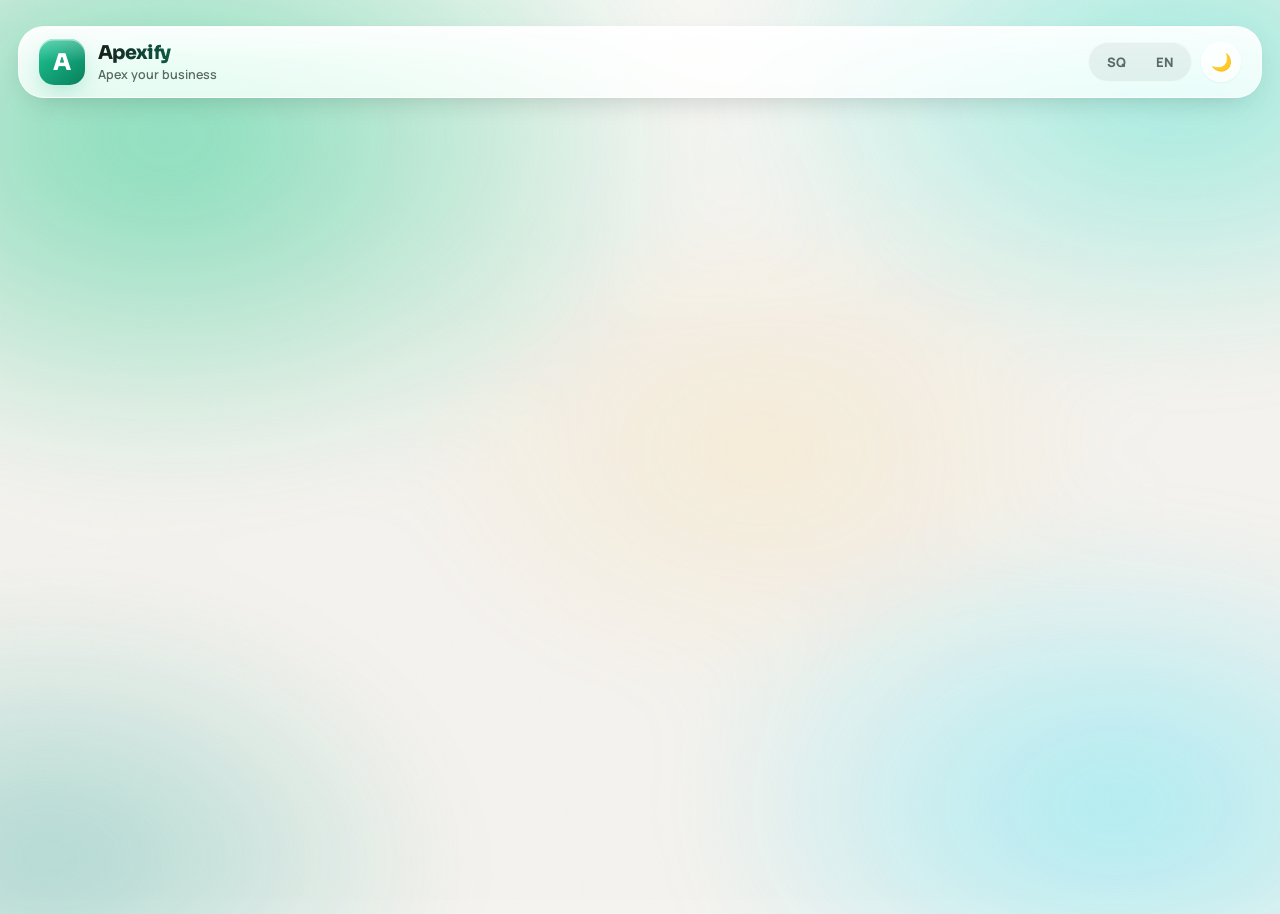
==== app.html @ 7afc16db "LINQET PER KLIENTET NE BALLE — pronari i kishte, por s'kishte si ta dinte. Pronari tha: "un nuk kam " ====
<!DOCTYPE html>
<html lang="sq">
<head>
<meta charset="UTF-8">
<meta name="viewport" content="width=device-width, initial-scale=1.0, viewport-fit=cover">
<meta name="apple-mobile-web-app-capable" content="yes">
<meta name="apple-mobile-web-app-status-bar-style" content="default">
<meta name="apple-mobile-web-app-title" content="Apexify">
<meta name="mobile-web-app-capable" content="yes">
<link rel="apple-touch-icon" href="apple-touch-icon.png">
<script>(function(){try{var t=localStorage.getItem('ob-theme');if(!t)t=(window.matchMedia&&matchMedia('(prefers-color-scheme: dark)').matches)?'dark':'light';document.documentElement.setAttribute('data-theme',t);}catch(e){}})();</script>
<script src="v.js" defer></script>
<title>Apexify — Hyr</title>
<meta name="robots" content="noindex, nofollow">
<meta name="description" content="Apexify — paneli i biznesit tënd. Hyr ose krijo llogarinë.">
<link rel="icon" href="icon.svg" type="image/svg+xml">
<link rel="manifest" href="manifest.json">
<meta name="theme-color" content="#0ca678">
<link rel="preconnect" href="https://mhbrhrsjlxluxvwjhcne.supabase.co" crossorigin>
<link rel="preconnect" href="https://esm.sh" crossorigin>
<link rel="modulepreload" href="https://esm.sh/@supabase/supabase-js@2" crossorigin>
<link rel="preload" href="fonts/manrope-latin.woff2" as="font" type="font/woff2" crossorigin>
<link rel="preload" href="fonts/sora-latin.woff2" as="font" type="font/woff2" crossorigin>
<link rel="stylesheet" href="style.css?v=181">
<link rel="modulepreload" href="config.js?v=181">
<link rel="modulepreload" href="optima-app.js?v=181">
<style>
  /* Pamje auth + onboarding (përdorin sistemin "Milk Glass") */
  .auth-wrap { max-width: 440px; margin: 60px auto; padding: 0 20px; }
  .auth-card {
    background: var(--glass); backdrop-filter: blur(20px) saturate(1.6);
    -webkit-backdrop-filter: blur(20px) saturate(1.6);
    border: 1px solid var(--glass-edge); border-radius: var(--r-xl);
    box-shadow: var(--shadow-float); padding: 34px 30px;
  }
  .auth-card h1 { font-family: var(--font-display); font-size: 23px; letter-spacing: -.03em; margin-bottom: 6px; }
  .auth-card .lead { color: var(--ink-soft); font-weight: 600; font-size: 14px; margin-bottom: 22px; }
  .auth-card label { display: block; font-weight: 800; font-size: 12px; text-transform: uppercase;
    letter-spacing: .06em; color: var(--ink-soft); margin: 14px 0 6px; }
  .auth-card input {
    width: 100%; border: 1px solid var(--field-border); background: var(--field-bg); color: var(--ink);
    border-radius: var(--r-sm); padding: 12px 14px; font-family: var(--font-body); font-size: 15px;
    font-weight: 600; outline: none;
    transition: border .15s, box-shadow .15s;
  }
  .auth-card input:focus { border-color: var(--accent); box-shadow: 0 0 0 3.5px var(--accent-soft); }
  .auth-error { font-size: 13.5px; font-weight: 700; color: var(--red); margin-top: 14px; min-height: 18px; line-height: 1.4; }
  .auth-toggle { display: block; width: 100%; text-align: center; margin-top: 18px;
    background: none; border: none; color: var(--accent-deep); font-family: var(--font-body);
    font-weight: 800; font-size: 14px; cursor: pointer; }
  .onboard-wrap { max-width: 600px; margin: 36px auto; padding: 0 18px; }
  .onboard-card { background: var(--glass); backdrop-filter: blur(20px) saturate(1.6);
    -webkit-backdrop-filter: blur(20px) saturate(1.6); border: 1px solid var(--glass-edge);
    border-radius: var(--r-xl); box-shadow: var(--shadow-float); padding: 30px; }
  .app-shell { max-width: 760px; margin: 24px auto; padding: 0 18px; }
  .onboard-actions { display: flex; gap: 10px; align-items: center; margin-top: 6px; }
  .onboard-actions .btn.primary { flex: 1; }

  /* ⚡ FAZA 3 — xhami pa lag në telefon (si v108 për panelin): blur më i lehtë vetëm në prekje */
  @media (pointer: coarse) {
    .auth-card, .onboard-card { -webkit-backdrop-filter: blur(16px) saturate(1.5); backdrop-filter: blur(16px) saturate(1.5); }
  }
  /* "Më pak transparencë" nga sistemi (a11y) → karta opake, zero blur */
  @media (prefers-reduced-transparency: reduce) {
    .auth-card, .onboard-card { -webkit-backdrop-filter: none; backdrop-filter: none; background: rgba(255,255,255,.97); }
    :root[data-theme="dark"] .auth-card, :root[data-theme="dark"] .onboard-card { background: rgba(16,24,21,.97); }
  }
</style>
</head>
<body>

<header class="topbar">
  <a class="brand" href="index.html" style="text-decoration:none;color:inherit">
    <div class="brand-logo">A</div>
    <div>
      <div class="brand-name">Apexify</div>
      <div class="brand-tag">Apex your business</div>
    </div>
  </a>
  <div class="topbar-actions">
    <div class="lang-switch" id="langSwitch">
      <button data-l="sq">SQ</button>
      <button data-l="en">EN</button>
    </div>
    <button class="theme-toggle" id="themeToggle" type="button" aria-label="Ndrysho temën" title="Temë e errët / e çelët">🌙</button>
    <button class="btn ghost" id="btnLogout" data-t="logout" hidden>Dil</button>
  </div>
</header>

<!-- ============ PAMJA 1: AUTH ============ -->
<section class="auth-wrap" id="authView" hidden>
  <div class="auth-card">
    <h1 id="authTitle">Krijo llogarinë e biznesit</h1>
    <div class="lead">Apexify</div>
    <form id="authForm" autocomplete="on">
      <label data-t="email">Email</label>
      <input type="email" id="authEmail" autocomplete="email" required>
      <label data-t="password">Fjalëkalimi</label>
      <input type="password" id="authPassword" autocomplete="current-password" minlength="6" required>
      <div class="auth-error" id="authError"></div>
      <button type="submit" class="btn primary big" id="authSubmit">Regjistrohu</button>
    </form>
    <button class="auth-toggle" id="authToggle">Ke llogari? Hyr</button>
    <div id="mfaBox" hidden>
      <h1 data-t="mfaGateT" style="font-family:var(--font-display);font-size:20px;margin-bottom:6px">🔐 Verifikimi 2FA</h1>
      <p class="lead" data-t="mfaGateD">Shkruaj kodin 6-shifror nga aplikacioni yt i verifikimit (Google Authenticator etj.)</p>
      <label data-t="mfaCodeLbl">Kodi</label>
      <input type="text" id="mfaCode" inputmode="numeric" autocomplete="one-time-code" maxlength="6" placeholder="123456">
      <div class="auth-error" id="mfaErr"></div>
      <button type="button" class="btn primary big" id="mfaGo" data-t="mfaGo" style="width:100%">Vazhdo →</button>
    </div>
  </div>
</section>

<!-- ============ PAMJA 2: ONBOARDING ============ -->
<section class="onboard-wrap" id="onboardView" hidden>
  <div class="onboard-card">
    <div class="modal-head">
      <h2 data-t="obTitle">Krijo biznesin tënd</h2>
      <p data-t="obSub">Gati për klientë në nën 5 minuta.</p>
    </div>
    <label class="field"><span data-t="obType">Lloji i biznesit</span><select id="obType"></select></label>
    <label class="field"><span data-t="obModeLbl">Si punon biznesi?</span>
      <select id="obMode">
        <option value="appointments" data-t="obModeAppt">📅 Bëj takime</option>
        <option value="inquiry" data-t="obModeInquiry">🛒 Marr porosi/kërkesa</option>
        <option value="both" data-t="obModeBoth">🔀 Të dyja (takime + porosi)</option>
      </select>
    </label>
    <label class="field"><span data-t="obName">Emri i biznesit</span><input type="text" id="obName" maxlength="40"></label>
    <label class="field"><span data-t="obAddress">Adresa</span><input type="text" id="obAddress" maxlength="60"></label>
    <div class="field">
      <span data-t="obServices">Shërbimet (emri, minutat, çmimi)</span>
      <div id="obServices"></div>
      <button class="btn ghost small" id="obAddService" type="button" data-t="addService">+ Shto shërbim</button>
    </div>
    <div class="field">
      <span data-t="obHours">Orari i punës</span>
      <div class="hours-grid" id="obHours"></div>
    </div>
    <div class="onboard-actions">
      <button class="btn ghost" id="obBack" type="button" hidden data-t="obBack">← Kthehu</button>
      <button class="btn primary big" id="obFinish" data-t="obFinish">Përfundo — jam gati ✓</button>
    </div>
  </div>
</section>

<!-- ============ PAMJA 3: PANELI ============ -->
<section class="app-shell" id="appView" hidden>
  <div class="panel-col" style="min-height:0">
    <div class="panel-head">
      <div>
        <h2 id="bizName">Paneli</h2>
        <div class="panel-status"><span class="dot"></span><span data-t="aiActive">AI aktiv · 24/7</span></div>
      </div>
      <div class="panel-head-right">
        <select id="bizSwitch" class="biz-switch" hidden aria-label="Biznesi"></select>
        <button class="btn ghost small" id="btnAddBiz" type="button" data-t="addBiz">+ Biznes</button>
      </div>
    </div>

    <div class="panel-body">
    <aside class="sidebar" id="sidebar">
    <div class="sidebar-mhead"><span data-t="menuTitle">Menu</span><button type="button" id="sidebarClose" aria-label="Mbyll">✕</button></div>
    <nav class="tabs" aria-label="Menu kryesore">
      <div class="nav-group" data-t="grpDaily">Përdor çdo ditë</div>
      <button class="tab active" data-tab="stats" data-t="tabStat">🏠 Përmbledhje</button>
      <button class="tab" data-tab="inbox" data-t="tabInbox">💬 Bisedat AI</button>
      <button class="tab" data-tab="tryai" data-t="tabTryAi">🧪 Provo AI-në</button>
      <button class="tab" data-tab="calendar" data-t="tabCal">📅 Kalendari</button>
      <button class="tab" data-tab="appointments" data-t="tabAppt">📋 Takimet</button>
      <button class="tab" data-tab="orders" data-t="tabOrders">🧾 Porositë</button>
      <button class="tab" data-tab="leads" data-t="tabLeads">📥 Kërkesa</button>
      <button class="tab" data-tab="waitlist" data-t="tabWait">⏳ Lista e pritjes</button>
      <button class="tab" data-tab="blocks" data-t="tabBlock">⛔ Bllokime</button>
      <button class="tab" data-tab="customers" data-t="tabCustomers">👤 Klientët</button>
      <button class="tab" data-tab="reports" data-t="tabReports">📈 Raporte</button>
      <div class="nav-group" data-t="grpSetup">Rregullo një herë</div>
      <button class="tab" data-tab="config" data-t="tabConfig">🚀 Konfigurimi</button>
      <button class="tab" data-tab="catalog" data-t="tabCatalog">📦 Çfarë ofroj</button>
      <button class="tab" data-tab="general" data-t="tabGeneral">🏢 Profili & orari</button>
      <button class="tab" data-tab="staff" data-t="tabStaff">👥 Stafi</button>
      <button class="tab" data-tab="settings" data-t="tabSettings">⚙️ Cilësime</button>
      <button class="tab" data-tab="activity" data-t="tabActivity">🔔 Aktiviteti</button>
    </nav>
    </aside>
    <div class="panel-content">

    <div class="tab-pane" id="pane-general">
      <p class="pane-desc" data-t="generalDesc">Info-ja e kompanisë tënde — plotësoje gjithçka këtu, pastaj kliko Ruaj.</p>
      <div class="settings-block">
        <h3 class="set-h" data-t="setBizH">🏢 Biznesi</h3>

        <div class="gen-section">
          <h4 class="gen-h" data-t="secIdentity">👤 Identiteti & kontakti</h4>
          <div class="gen-grid">
            <label class="gen-f"><span data-t="genName">Emri i biznesit</span><input type="text" id="setName" maxlength="60"></label>
            <label class="gen-f"><span data-t="genAddr">Adresa / Lokacioni</span><input type="text" id="setAddress" maxlength="80" placeholder="Adresa ose 'Online'"></label>
            <label class="gen-f"><span data-t="cityLbl">Qyteti</span><input type="text" id="bizCity" maxlength="40"></label>
            <label class="gen-f"><span data-t="phoneLbl">Telefoni / kontakti</span><input type="text" id="bizPhone" maxlength="40" placeholder="+355 6X XXX XXXX"></label>
            <label class="gen-f"><span data-t="emailLbl">Email</span><input type="email" id="bizEmail" maxlength="60" placeholder="biznesi@email.com"></label>
            <label class="gen-f"><span data-t="websiteLbl">Website</span><input type="text" id="bizWebsite" maxlength="80" placeholder="https://..."></label>
            <label class="gen-f"><span data-t="instaLbl">Instagram</span><input type="text" id="bizInstagram" maxlength="50" placeholder="@emri"></label>
          </div>
        </div>

        <div class="gen-section">
          <h4 class="gen-h" data-t="secConfig">⚙️ Konfigurimi</h4>
          <div class="gen-grid">
            <label class="gen-f"><span data-t="genMode">Mënyra e biznesit</span>
              <select id="bizMode">
                <option value="appointments" data-t="obModeAppt">📅 Bëj takime</option>
                <option value="inquiry" data-t="obModeInquiry">🛒 Marr porosi/kërkesa</option>
                <option value="both" data-t="obModeBoth">🔀 Të dyja (takime + porosi)</option>
              </select>
            </label>
            <label class="gen-f"><span data-t="genCurrency">Monedha</span>
              <select id="bizCurrency">
                <option value="EUR">€ EUR — Euro</option>
                <option value="USD">$ USD — US Dollar</option>
                <option value="GBP">£ GBP — British Pound</option>
                <option value="ALL">L ALL — Lek (Shqipëri)</option>
                <option value="CHF">CHF — Swiss Franc</option>
                <option value="CAD">$ CAD — Canadian Dollar</option>
                <option value="AUD">$ AUD — Australian Dollar</option>
                <option value="NZD">$ NZD — New Zealand Dollar</option>
                <option value="AED">AED — UAE Dirham</option>
                <option value="SAR">SAR — Saudi Riyal</option>
                <option value="QAR">QAR — Qatari Riyal</option>
                <option value="KWD">KWD — Kuwaiti Dinar</option>
                <option value="BHD">BHD — Bahraini Dinar</option>
                <option value="OMR">OMR — Omani Rial</option>
                <option value="JOD">JOD — Jordanian Dinar</option>
                <option value="TRY">₺ TRY — Turkish Lira</option>
                <option value="RSD">RSD — Serbian Dinar</option>
                <option value="MKD">MKD — Macedonian Denar</option>
                <option value="BAM">BAM — Bosnia Mark</option>
                <option value="RON">RON — Romanian Leu</option>
                <option value="BGN">лв BGN — Bulgarian Lev</option>
                <option value="MDL">MDL — Moldovan Leu</option>
                <option value="UAH">₴ UAH — Ukrainian Hryvnia</option>
                <option value="RUB">₽ RUB — Russian Ruble</option>
                <option value="PLN">zł PLN — Polish Zloty</option>
                <option value="CZK">Kč CZK — Czech Koruna</option>
                <option value="HUF">Ft HUF — Hungarian Forint</option>
                <option value="SEK">kr SEK — Swedish Krona</option>
                <option value="NOK">kr NOK — Norwegian Krone</option>
                <option value="DKK">kr DKK — Danish Krone</option>
                <option value="ISK">kr ISK — Icelandic Króna</option>
                <option value="INR">₹ INR — Indian Rupee</option>
                <option value="PKR">₨ PKR — Pakistani Rupee</option>
                <option value="BDT">৳ BDT — Bangladeshi Taka</option>
                <option value="LKR">LKR — Sri Lankan Rupee</option>
                <option value="NPR">NPR — Nepalese Rupee</option>
                <option value="JPY">¥ JPY — Japanese Yen</option>
                <option value="CNY">¥ CNY — Chinese Yuan</option>
                <option value="KRW">₩ KRW — South Korean Won</option>
                <option value="HKD">$ HKD — Hong Kong Dollar</option>
                <option value="TWD">$ TWD — Taiwan Dollar</option>
                <option value="SGD">$ SGD — Singapore Dollar</option>
                <option value="MYR">RM MYR — Malaysian Ringgit</option>
                <option value="THB">฿ THB — Thai Baht</option>
                <option value="IDR">Rp IDR — Indonesian Rupiah</option>
                <option value="PHP">₱ PHP — Philippine Peso</option>
                <option value="VND">₫ VND — Vietnamese Dong</option>
                <option value="KZT">₸ KZT — Kazakh Tenge</option>
                <option value="UZS">UZS — Uzbek Som</option>
                <option value="AZN">₼ AZN — Azerbaijani Manat</option>
                <option value="GEL">₾ GEL — Georgian Lari</option>
                <option value="AMD">֏ AMD — Armenian Dram</option>
                <option value="ZAR">R ZAR — South African Rand</option>
                <option value="NGN">₦ NGN — Nigerian Naira</option>
                <option value="EGP">EGP — Egyptian Pound</option>
                <option value="MAD">MAD — Moroccan Dirham</option>
                <option value="DZD">DZD — Algerian Dinar</option>
                <option value="TND">TND — Tunisian Dinar</option>
                <option value="KES">KES — Kenyan Shilling</option>
                <option value="GHS">₵ GHS — Ghanaian Cedi</option>
                <option value="XOF">XOF — West African Franc</option>
                <option value="XAF">XAF — Central African Franc</option>
                <option value="ETB">ETB — Ethiopian Birr</option>
                <option value="BRL">R$ BRL — Brazilian Real</option>
                <option value="MXN">$ MXN — Mexican Peso</option>
                <option value="ARS">$ ARS — Argentine Peso</option>
                <option value="CLP">$ CLP — Chilean Peso</option>
                <option value="COP">$ COP — Colombian Peso</option>
                <option value="PEN">PEN — Peruvian Sol</option>
                <option value="UYU">$ UYU — Uruguayan Peso</option>
                <option value="BOB">BOB — Bolivian Boliviano</option>
              </select>
            </label>
          </div>
          <label class="commerce-toggle" style="margin-top:10px"><input type="checkbox" id="commerceOn"> <span data-t="commerceOnLbl">Aktivizo katalogun, porositë & raportet (tregti)</span></label>
          <label class="commerce-toggle" style="margin-top:10px"><input type="checkbox" id="profitOnChk"> <span data-t="profitOnLbl">💰 Llogarit fitimin & marzhet (kërkon koston)</span></label>
          <label class="commerce-toggle" style="margin-top:10px"><input type="checkbox" id="approveChk"> <span data-t="approveLbl">🛡️ Mirato vetë prenotimet (AI propozon → ti aprovon te Takimet)</span></label>
          <!-- Çelësi i ndalimit: kontrolli i sigurisë që pronari duhet ta ndiejë në dorë -->
          <div class="ai-kill" id="aiKillBox">
            <label class="commerce-toggle"><input type="checkbox" id="aiOffChk"> <span data-t="aiOffLbl">🔕 Ndalo AI-në përkohësisht</span></label>
            <p class="ai-kill-hint" data-t="aiOffHint">Klientët marrin: „Do t'ju kthehemi personalisht shumë shpejt" — dhe ti njoftohesh për çdo mesazh. Asnjë klient nuk humbet. Nga telefoni: shkruaj <b>/off</b> ose <b>/on</b> te bot-i i njoftimeve.</p>
          </div>
          <div class="gen-f gen-full exp-field" id="fixedCostField" style="margin-top:10px" hidden>
            <span data-t="fixedLbl">Shpenzime mujore fikse (qira, rroga…) — opsionale</span>
            <p class="exp-hint" data-t="fixedHint">Shtoji një nga një: rroga e secilit punëtor, qira, drita, interneti… emërtoji si të duash. AI ua zbret nga fitimi.</p>
            <div id="fixedCostList" class="exp-list"></div>
            <div class="exp-foot">
              <button type="button" class="btn-round" id="addFixedCost" aria-label="Shto shpenzim"><span>+</span></button>
              <span class="exp-add-lbl" data-t="addExpense">Shto shpenzim</span>
              <span class="exp-total" id="fixedCostTotal"></span>
            </div>
          </div>
        </div>

        <div class="gen-section">
          <h4 class="gen-h" data-t="secDesc">📝 Përshkrimi</h4>
          <label class="gen-f gen-full"><span data-t="aboutLbl">Përshkrimi i biznesit (çfarë ofron — e përdor edhe AI)</span><textarea id="bizAbout" rows="3" maxlength="600" data-t-ph="aboutPh" placeholder="P.sh. Parfumeri në Tiranë — parfume origjinale 50ml & 100ml, dorëzim 24h. Hapur 9-19…"></textarea></label>
        </div>

        <div style="margin-top:4px"><button class="btn primary" id="saveGeneral" data-t="saveAllBtn">💾 Ruaj gjithçka</button></div>
      </div>

      <div class="settings-block" id="setHoursBlock">
        <h3 class="set-h" data-t="setHoursH">⏰ Orari i punës</h3>
        <div class="hours-grid" id="setHours"></div>
        <button class="btn primary small" id="saveHours" data-t="saveHoursBtn" style="margin-top:10px">Ruaj orarin</button>
      </div>

      <div class="settings-block danger-zone" id="dangerZone" hidden>
        <h3 class="set-h" data-t="dangerH">⚠️ Zona e rrezikut</h3>
        <p class="pane-desc" data-t="dangerDesc">Fshirja heq përgjithmonë biznesin dhe të gjitha të dhënat e tij (shërbime, takime, porosi, klientë). S'kthehet mbrapsht.</p>
        <button class="btn ghost danger" id="btnDeleteBiz" type="button" data-t="deleteBiz">🗑 Fshi këtë biznes</button>
      </div>
    </div>

    <div class="tab-pane" id="pane-calendar">
      <div class="cal-controls">
        <button class="btn small" id="calPrev">‹</button>
        <div class="cal-date" id="calLabel"></div>
        <button class="btn small" id="calNext">›</button>
        <button class="btn small ghost" id="calToday" data-t="today">Sot</button>
        <select id="calStaff" class="cal-staff" hidden></select>
      </div>
      <div class="timeline" id="timeline"></div>
    </div>

    <div class="tab-pane" id="pane-appointments">
      <div class="pane-toolbar"><button class="btn primary small" id="btnAddAppt" data-t="addManual">+ Shto takim manual</button></div>
      <div class="appt-list" id="apptList"></div>
    </div>

    <div class="tab-pane" id="pane-blocks">
      <p class="pane-desc" data-t="blockDesc">Blloko orare kur s'punon.</p>
      <form class="block-form" id="blockForm">
        <input type="date" id="blockDate" required>
        <input type="time" id="blockFrom" required step="1800">
        <input type="time" id="blockTo" required step="1800">
        <input type="text" id="blockReason" data-t-ph="reasonPh" placeholder="Arsyeja (opsionale)" maxlength="40">
        <button class="btn primary small" type="submit" data-t="blockBtn">Blloko</button>
      </form>
      <div class="block-list" id="blockList"></div>
    </div>

    <div class="tab-pane" id="pane-config">
      <p class="pane-desc" data-t="configDesc">Vendi i vetëm për ta rregulluar biznesin — hapat kryesorë në një vend. Plotësoji një herë; pastaj Apexify merret me klientët.</p>
      <div class="cfg-progress"><div class="cfg-bar" id="cfgBar"></div></div>
      <div class="cfg-hub" id="cfgHub"></div>
    </div>

    <div class="tab-pane active" id="pane-stats">

      <!-- LINQET PËR KLIENTËT — gjëja e parë që i duhet çdo biznesi, dhe deri tani
           ishte e fshehur: faqja publike ishte poshtë te Cilësimet, kurse linku i
           Telegram-it ishte i palosur brenda një seksioni që dukej si lodër
           ("provoje shpejt"). Pronari s'kishte si ta dinte se e kishte. -->
      <div class="share-box" id="shareBox">
        <div class="share-h">
          <h3 data-t="shareH">📣 Linqet e tua për klientët</h3>
          <p data-t="shareSub">Këto i jep klientëve. Punojnë që tani.</p>
        </div>

        <div class="share-row">
          <div class="share-i">🌐</div>
          <div class="share-t">
            <strong data-t="sharePubH">Faqja e rezervimeve / porosive</strong>
            <span data-t="sharePubD">Vëre në bio të Instagram-it, në WhatsApp, kudo. Klienti rezervon vetë.</span>
            <input type="text" id="sharePubLink" readonly>
          </div>
          <div class="share-b">
            <button class="btn small primary" id="sharePubCopy" type="button" data-t="copyLink">Kopjo</button>
            <a class="btn small" id="sharePubOpen" target="_blank" rel="noopener" data-t="openLink">Hap ↗</a>
          </div>
        </div>

        <div class="share-row" id="shareTgRow" hidden>
          <div class="share-i">💬</div>
          <div class="share-t">
            <strong data-t="shareTgH">Biseda me AI-në në Telegram</strong>
            <span data-t="shareTgD">Klienti hap linkun, shkruan ose dërgon foto, dhe AI-ja i përgjigjet 24/7.</span>
            <input type="text" id="shareTgLink" readonly>
          </div>
          <div class="share-b">
            <button class="btn small primary" id="shareTgCopy" type="button" data-t="copyLink">Kopjo</button>
            <a class="btn small" id="shareTgOpen" target="_blank" rel="noopener" data-t="openLink">Hap ↗</a>
          </div>
        </div>

        <p class="share-foot" data-t="shareFoot">💡 Provoji vetë te <b>🧪 Provo AI-në</b> para se t'ua japësh klientëve.</p>
      </div>

      <div id="todayBox"></div>
      <!-- Fitimi fantazmë: paratë që AI-ja solli kur biznesi ishte i mbyllur -->
      <div id="ghostBox"></div>
      <!-- Raporti javor i vlerës: çfarë bëri punonjësi AI për ty këtë javë -->
      <div id="weeklyBox"></div>
      <div id="insightsBox" class="stagger"></div>
      <div class="stats-grid stagger" id="statsGrid"></div>
    </div>

    <!-- BANKA E PROVËS — pronari e provon AI-në VETË.
         Pa këtë ai s'kishte asnjë rrugë: nga telefoni i vet njihet si PRONAR
         (mesazhet s'shkojnë te AI-ja), dhe "Provo AI-në" ishte kod i vdekur —
         pamja mungonte, ndërsa bot-i i thoshte ta hapte. -->
    <div class="tab-pane" id="pane-tryai">
      <p class="pane-desc" data-t="tryDesc">Bisedo me AI-në tënde pikërisht si klienti. Dërgo edhe foto — provoje si dikush që kap screenshot nga reklama dhe pyet "a e ke këtë?". Asgjë nuk ruhet: pa rezervime, pa porosi, pa njoftime.</p>
      <div class="try-wrap">
        <div class="try-msgs" id="tryMsgs" aria-live="polite"></div>
        <div class="try-file" id="tryFile" hidden>
          <img id="tryThumb" alt="">
          <span id="tryFileName"></span>
          <button type="button" id="tryFileX" aria-label="Hiq foton">✕</button>
        </div>
        <div class="try-bar">
          <input type="file" id="tryPick" accept="image/*" hidden>
          <button type="button" class="try-clip" id="tryClip" data-t-title="tryPhoto" title="Bashkëngjit foto">📎</button>
          <input type="text" id="tryInput" maxlength="500" data-t-ph="tryPh" placeholder="Shkruaj si klienti… (p.sh. a e ke këtë?)">
          <button type="button" class="btn primary" id="trySend" data-t="trySendBtn">Dërgo</button>
        </div>
        <div class="try-foot">
          <button type="button" class="btn ghost small" id="tryReset" data-t="tryReset">↺ Fillo nga e para</button>
          <span class="try-note" id="tryNote"></span>
        </div>
      </div>
    </div>

    <div class="tab-pane" id="pane-inbox">
      <p class="pane-desc" data-t="inboxDesc">Çdo bisedë e AI-së me klientët — lexo fijet e plota, kërko, filtro sipas kanalit.</p>

      <!-- RRETHI I MËSIMIT: pyetjet që AI s'i përgjigji dot → përgjigju një herë → i di përgjithmonë -->
      <div class="aiq-block" id="aiqBlock" hidden>
        <div class="aiq-head">
          <h3>❓ <span data-t="aiqTitle">Pyetje pa përgjigje</span> <span class="aiq-count" id="aiqCount" hidden></span></h3>
          <button class="btn small ghost" id="aiqAdd" type="button" data-t="aiqAddBtn">+ Shto pyetje-përgjigje</button>
        </div>
        <p class="aiq-hint" data-t="aiqHint">Klientët pyetën këto dhe AI s'kishte përgjigjen. Përgjigju NJË herë — AI e mëson përgjithmonë.</p>
        <div id="aiqNew" class="aiq-new" hidden>
          <input type="text" id="aiqNewQ" maxlength="300" data-t-ph="aiqQPh" placeholder="Pyetja (si do ta bënte klienti)…">
          <input type="text" id="aiqNewA" maxlength="600" data-t-ph="aiqAnswerPh" placeholder="Përgjigja që duhet të japë AI…">
          <div class="aiq-new-actions">
            <button class="btn small primary" id="aiqNewSave" type="button" data-t="aiqSave">Mësoje AI-në</button>
            <button class="btn small ghost" id="aiqNewCancel" type="button" data-t="cancel">Anulo</button>
          </div>
        </div>
        <div id="aiqList"></div>
        <details class="aiq-learned" id="aiqLearnedBox" hidden>
          <summary>✅ <span data-t="aiqLearned">Të mësuara</span> (<span id="aiqLearnedN">0</span>)</summary>
          <div id="aiqLearnedList"></div>
        </details>
      </div>

      <div class="inbox-stats" id="inboxStats"></div>
      <div class="inbox-tools">
        <input type="text" id="inboxSearch" data-t-ph="inboxSearchPh" placeholder="Kërko në biseda…">
        <select id="inboxChannel" class="cal-staff">
          <option value="" data-t="inboxAll">Të gjitha kanalet</option>
          <option value="telegram">Telegram</option>
          <option value="whatsapp">WhatsApp</option>
          <option value="demo">Web</option>
        </select>
      </div>
      <div class="inbox-list stagger" id="inboxList"></div>
    </div>

    <div class="tab-pane" id="pane-waitlist">
      <p class="pane-desc" data-t="waitDesc">Klientët që presin një orar. AI i lajmëron vetë kur lirohet.</p>
      <div class="block-list" id="waitList"></div>
    </div>

    <div class="tab-pane" id="pane-leads">
      <p class="pane-desc" data-t="leadsDesc">Kërkesat/porositë e klientëve (për biznese pa takime). AI i merr vetë 24/7.</p>
      <div class="block-list" id="leadsList"></div>
    </div>

    <div class="tab-pane" id="pane-staff">
      <p class="pane-desc" data-t="staffDesc">Shto staf dhe lokacione. Çdo person pret klientë paralelisht në të njëjtën orë.</p>
      <form class="staff-form" id="locForm">
        <input type="text" id="locName" data-t-ph="locNamePh" placeholder="Emri i lokacionit" maxlength="40" required>
        <input type="text" id="locAddr" data-t-ph="locAddrPh" placeholder="Adresa (opsionale)" maxlength="60">
        <button class="btn primary small" type="submit" data-t="addLoc">+ Lokacion</button>
      </form>
      <div class="block-list" id="locList"></div>
      <form class="staff-form" id="staffForm">
        <input type="text" id="staffName" data-t-ph="staffNamePh" placeholder="Emri i personit" maxlength="40" required>
        <input type="text" id="staffRole" data-t-ph="staffRolePh" placeholder="Roli (p.sh. specialist)" maxlength="30">
        <select id="staffLoc"></select>
        <button class="btn primary small" type="submit" data-t="addStaff">+ Staf</button>
      </form>
      <div class="block-list" id="staffList"></div>
    </div>

    <div class="tab-pane" id="pane-customers">
      <p class="pane-desc" data-t="customersDesc">Klientët e tu, vizitat dhe të ardhurat — të mbledhura vetë nga AI.</p>
      <div class="settings-input" style="margin-bottom:14px">
        <input type="text" id="custSearch" data-t-ph="searchPh" placeholder="Kërko klient…">
      </div>
      <div class="block-list" id="customerList"></div>
    </div>

    <div class="tab-pane" id="pane-catalog">
      <p class="pane-desc" data-t="catalogDesc">Vendi i vetëm për gjithçka që ofron — shërbime & produkte: çmim, kosto, kohëzgjatje, prenotim, stok, njësi dhe çmime sipas sasisë (shumicë/pakicë).</p>
      <div class="pane-toolbar">
        <button class="btn primary small" id="btnAddItem" data-t="addItem">+ Shto artikull</button>
        <button class="btn small" id="btnImport" type="button" data-t="impBtn">📥 Ngarko listën</button>
        <input type="text" id="catSearch" class="cat-search" data-t-ph="catSearchPh" placeholder="Kërko në katalog…">
      </div>
      <div class="block-list" id="catalogList"></div>

      <div class="settings-block" id="catFieldsBlock" style="margin-top:20px">
        <h3 class="set-h" data-t="setFieldsH">🧩 Fushat e katalogut (fik ato që s'të duhen)</h3>
        <p class="pane-desc" data-t="fieldsDesc">Çdo gjë është ndezur si parazgjedhje. Fik çfarë s'të duhet — paneli bëhet vetëm i yti.</p>
        <div class="field-toggles">
          <label class="commerce-toggle"><input type="checkbox" id="cfgDesc" checked> <span data-t="cfgDescLbl">Përshkrimi</span></label>
          <label class="commerce-toggle"><input type="checkbox" id="cfgUnit" checked> <span data-t="cfgUnitLbl">Njësia</span></label>
          <label class="commerce-toggle"><input type="checkbox" id="cfgStock" checked> <span data-t="cfgStockLbl">Stoku</span></label>
          <label class="commerce-toggle"><input type="checkbox" id="cfgSku" checked> <span data-t="cfgSkuLbl">Kodi (SKU)</span></label>
          <label class="commerce-toggle"><input type="checkbox" id="cfgTiers" checked> <span data-t="cfgTiersLbl">Çmime shumice</span></label>
        </div>
        <div class="field-toggles" style="margin-top:10px">
          <label class="commerce-toggle"><input type="checkbox" id="cfgVolatile"> <span data-t="cfgVolatileLbl">📈 Çmimet ndryshojnë shpesh</span></label>
        </div>
        <p class="pane-desc" data-t="cfgVolatileHint" style="margin-top:6px">Për tregti (telefona, parfume…): AI-ja jep çmim vetëm nëse është freskuar 7 ditët e fundit — përndryshe konfirmon artikullin, merr kontaktin e klientit dhe të pyet ty. Freskimi: ri-import i listës, ose në Telegram — një artikull: iPhone 15 = 430 · gjithë familja: iphone 17 = -10% · gjithë katalogu: * = +5%. Çmimi 0 = "me kërkesë" (punë me porosi): AI s'thotë kurrë numër, merr kërkesën + kontaktin dhe ti çon ofertën.</p>
        <button class="btn small primary" id="saveFields" data-t="save" style="margin-top:12px">Ruaj</button>
      </div>
    </div>

    <div class="tab-pane" id="pane-orders">
      <p class="pane-desc" data-t="ordersDesc">Porositë/shitjet e tua — kush, çfarë, sa, çmimi, statusi dhe pagesa. Edhe porosi që zgjasin muaj (me ETA).</p>
      <div class="pane-toolbar">
        <button class="btn primary small" id="btnAddOrder" data-t="addOrder">+ Porosi e re</button>
        <select id="orderFilter" class="cal-staff" style="display:inline-block">
          <option value="open" data-t="filterOpen">Aktive</option>
          <option value="all" data-t="filterAll">Të gjitha</option>
          <option value="new" data-t="stNew">E re</option>
          <option value="confirmed" data-t="stConfirmed">Konfirmuar</option>
          <option value="in_progress" data-t="stInProgress">Në punë</option>
          <option value="shipped" data-t="stShipped">Nisur</option>
          <option value="delivered" data-t="stDelivered">Dorëzuar</option>
          <option value="completed" data-t="stCompleted">Përfunduar</option>
          <option value="cancelled" data-t="stCancelled">Anuluar</option>
        </select>
      </div>
      <div class="block-list" id="ordersList"></div>
    </div>

    <div class="tab-pane" id="pane-reports">
      <p class="pane-desc" data-t="reportsDesc">Raport shitjesh: sa u shit, çfarë, te kush — sipas periudhës që zgjedh.</p>
      <div id="reportsBox"></div>
    </div>

    <div class="tab-pane" id="pane-activity">
      <p class="pane-desc" data-t="activityDesc">Çdo gjë që bën AI: rezervime, anulime, kujtesa, kërkesa — live.</p>
      <div class="block-list" id="activityList"></div>
    </div>

    <div class="tab-pane" id="pane-settings">
      <p class="pane-desc" data-t="settingsDesc">Ndrysho gjithçka kurdo — pa rifilluar.</p>

      <div class="settings-block" id="channelBlock">
        <h3 class="set-h" data-t="setChannelH">🔗 Lidh kanalin (Telegram)</h3>

        <!-- BOT-I I BIZNESIT: rruga e duhur — emri i tij, rreziku i tij i ndarë -->
        <div class="tg-own" id="tgAdv">
          <div class="tg-own-h" data-t="tgOwnH">🤖 Bot me emrin TËND (rekomandohet)</div>
          <p class="pane-desc" data-t="tgOwnD">Klientët do të shohin emrin e biznesit tënd, jo tonin. Dhe bot-i është vetëm i yti — asnjë biznes tjetër s'e prek. 3 minuta, një herë.</p>
          <ol class="tg-steps">
            <li data-t="tgStep1">Hap <b>Telegram</b> → kërko <b>BotFather</b> → hape</li>
            <li data-t="tgStep2">Shkruaj <b>/newbot</b> → dërgo</li>
            <li data-t="tgStep3">Shkruaj emrin e biznesit tënd (p.sh. <i>Auto Blerimi</i>)</li>
            <li data-t="tgStep4">Shkruaj një username që mbaron me <b>bot</b> (p.sh. <i>AutoBlerimiBot</i>)</li>
            <li data-t="tgStep5">Kopjo kodin e gjatë që të jep dhe ngjite poshtë</li>
          </ol>
          <div class="settings-row">
            <label for="tgToken" data-t="tgTokenLbl">Token-i i bot-it Telegram</label>
            <div class="settings-input">
              <input type="text" id="tgToken" placeholder="123456789:ABCdef...">
              <button class="btn small primary" id="saveTgToken" data-t="save">Ruaj</button>
            </div>
          </div>
          <a id="tgWebhook" class="btn small primary" target="_blank" rel="noopener" hidden style="text-decoration:none;margin-top:4px" data-t="tgActivate">⚡ Aktivizo webhook-un ↗</a>
          <p class="pane-desc" data-t="tgOwnLast" style="margin-top:8px">Pas "Aktivizo", ndaje me klientët linkun <b>t.me/emri-i-botit-tënd</b>.</p>
        </div>

        <!-- PROVA E SHPEJTE: bot i perbashket — per ta pare si punon, jo per prodhim -->
        <details class="tg-easy" id="tgEasy">
          <summary data-t="tgEasyH">⚡ Ose provoje shpejt me bot-in tonë (30 sekonda)</summary>
          <p class="pane-desc" data-t="tgEasyD">Për ta parë si punon menjëherë, pa krijuar asgjë. Klientët do të shohin emrin tonë, jo tëndin — ndaj për punë të vërtetë kalo te bot-i yt lart.</p>
          <div class="settings-input">
            <input type="text" id="tgEasyLink" readonly>
            <button class="btn small primary" id="copyTgEasy" type="button" data-t="copyLink">Kopjo</button>
          </div>
        </details>
        <p style="font-size:12.5px;color:var(--ink-soft);font-weight:700;margin-top:14px"><span data-t="bizIdLbl">ID e biznesit (për WhatsApp/Meta):</span> <code id="bizIdVal" class="biz-id"></code></p>
      </div>

      <div class="settings-block">
        <h3 class="set-h" data-t="setPubH">🌐 Faqja publike (link për klientët)</h3>
        <p class="pane-desc" data-t="pubDesc">Ndaje këtë link kudo (bio, WhatsApp, Instagram) — klientët rezervojnë/porosisin vetë, pa bisedë, pa app.</p>
        <div class="settings-input">
          <input type="text" id="pubLink" readonly>
          <button class="btn small primary" id="copyPubLink" data-t="copyLink">Kopjo</button>
          <a class="btn small" id="openPubLink" target="_blank" rel="noopener" data-t="openLink">Hap ↗</a>
          <button class="btn small" id="qrPoster" type="button" data-t="qrPosterBtn">🖨️ Posteri QR</button>
        </div>
        <p class="pane-desc" data-t="qrPosterHint" style="margin-top:8px">Printoje posterin dhe vëre në banak/derë — klientët skanojnë me telefon dhe rezervojnë vetë.</p>
      </div>

      <div class="settings-block" id="pushBlock">
        <h3 class="set-h" data-t="pushH">🔔 Njoftimet në telefon</h3>
        <p class="pane-desc" data-t="pushDesc">Merr "📅 Rezervim i ri" në telefon edhe me panelin TË MBYLLUR — si WhatsApp. Aktivizoje në çdo pajisje që përdor.</p>
        <div class="settings-input">
          <button class="btn small primary" id="pushEnable" type="button" data-t="pushBtn">🔔 Aktivizo në këtë pajisje</button>
          <span class="push-status" id="pushStatus"></span>
        </div>
        <p class="pane-desc" id="pushIosHint" data-t="pushIos" hidden>Në iPhone: së pari shto panelin në ekranin kryesor (Share → Add to Home Screen), pastaj hape prej aty dhe aktivizo.</p>

        <!-- Njoftimet përmes Telegram-it: më të besueshme se push-i në Android ekonomik -->
        <div class="tg-alert" id="tgAlertBlock" hidden>
          <div class="tg-alert-h" data-t="tgAlertH">💬 Ose merr njoftimet në Telegram (më e sigurta — s'vonon kurrë)</div>
          <p class="pane-desc" data-t="tgAlertD">Hap këtë link një herë nga telefoni yt → çdo rezervim/porosi të vjen në Telegram në çast, edhe kur telefoni fle. Ideale për Android.</p>
          <a class="btn small primary" id="tgAlertLink" target="_blank" rel="noopener" data-t="tgAlertBtn">💬 Lidh Telegram-in tim ↗</a>
          <button class="btn small ghost danger" id="tgAlertUnlink" type="button" data-t="tgUnlinkBtn" hidden>Shkëput Telegram-in</button>
          <span class="push-status" id="tgAlertStatus"></span>
          <p class="pane-desc" data-t="tgAlertSec" style="margin-top:8px">🔒 Linku vlen vetëm një herë — pasi lidhesh, ai vdes vetë. Mos e përcill kujt: kush e hap, merr njoftimet dhe mund të ndalojë AI-në ose të ndryshojë çmimet.</p>
        </div>
      </div>

      <div class="settings-block" id="teamBlock" hidden>
        <h3 class="set-h" data-t="teamH">👥 Ekipi (qasja për punonjësit)</h3>
        <p class="pane-desc" data-t="teamDesc">Shto punonjës me email. Kur ata regjistrohen me atë email te Apexify, hyjnë në KËTË biznes. Pa email-e — thjesht thuaju email-in.</p>
        <div class="settings-input">
          <input type="email" id="teamEmail" data-t-ph="teamEmailPh" placeholder="email i punonjësit">
          <select id="teamRole">
            <option value="staff" data-t="roleStaff">Staf</option>
            <option value="manager" data-t="roleManager">Manaxher</option>
          </select>
          <button class="btn small primary" id="addTeam" data-t="addTeamBtn">+ Shto</button>
        </div>
        <div class="block-list" id="teamList" style="margin-top:12px"></div>
      </div>


      <div class="settings-block">
        <h3 class="set-h" data-t="setAiH">AI & Vlerësime</h3>
        <div class="settings-row">
          <label for="aiNotes" data-t="aiNotesLbl">🧠 Info për AI-në</label>
          <p class="pane-desc" data-t="aiNotesHelp" style="margin:2px 0 8px">Shkruaj pyetjet që të bëjnë më shpesh klientët + përgjigjet. AI-ja u përgjigjet vetë me këto. Fillo me një shabllon dhe plotëso kllapat.</p>
          <button class="btn small" id="aiTemplate" type="button" data-t="aiTemplateBtn" style="margin-bottom:8px">📋 Nis me një shabllon</button>
          <div class="settings-input">
            <textarea id="aiNotes" rows="6" data-t-ph="aiNotesPh" placeholder="P.sh. Web 1-3 faqe = 100€, dorëzim ~13 ditë."></textarea>
            <button class="btn small primary" id="saveAiNotes" data-t="save">Ruaj</button>
          </div>
        </div>
        <div class="settings-row" style="display:block">
          <label data-t="aiConvosLbl">💬 Bisedat e AI-së</label>
          <button class="btn small" id="goInbox" type="button" style="margin-top:8px" data-t="goInboxBtn">Hap "Bisedat AI" →</button>
        </div>
        <div class="settings-row">
          <label for="reviewUrl" data-t="reviewUrlLbl">⭐ Linku i vlerësimeve Google</label>
          <div class="settings-input">
            <input type="url" id="reviewUrl" placeholder="https://g.page/r/...">
            <button class="btn small primary" id="saveReviewUrl" data-t="save">Ruaj</button>
          </div>
        </div>
      </div>

      <div class="settings-block">
        <h3 class="set-h" data-t="mfaH">🔐 Siguria — Verifikimi me 2 hapa (2FA)</h3>
        <p class="pane-desc" data-t="mfaDesc">Edhe nëse dikush ta vjedh fjalëkalimin, s'hyn dot pa kodin nga telefoni yt. E rekomanduar fort.</p>
        <div id="mfaStatus"></div>
        <div id="mfaEnrollBox" hidden>
          <p class="pane-desc" data-t="mfaScan">1) Skano këtë QR me Google Authenticator / Authy · 2) Shkruaj kodin 6-shifror më poshtë:</p>
          <div id="mfaQr" style="background:#fff;border-radius:14px;padding:10px;width:190px;margin-bottom:8px"></div>
          <p style="font-size:12px;color:var(--ink-soft);font-weight:700;margin-bottom:10px"><span data-t="mfaSecretLbl">Ose fut me dorë:</span> <code id="mfaSecret" class="biz-id"></code></p>
          <div class="settings-input">
            <input type="text" id="mfaEnrollCode" inputmode="numeric" maxlength="6" data-t-ph="mfaCodePh" placeholder="Kodi 6-shifror">
            <button class="btn small primary" id="mfaConfirmBtn" data-t="mfaConfirm">Aktivizo ✓</button>
          </div>
          <div class="auth-error" id="mfaEnrollErr"></div>
        </div>
      </div>
    </div>
    </div><!-- /panel-content -->
    </div><!-- /panel-body -->
  </div>

  <!-- Veprimi i shpejtë (telefon): shto takim/porosi me një prekje -->
  <button class="fab" id="fab" type="button" aria-label="Shto">+</button>

  <!-- Navigimi për telefon: bar poshtë + sirtar "Më shumë" -->
  <div class="sidebar-backdrop" id="sidebarBackdrop" hidden></div>
  <nav class="botnav" id="botnav" aria-label="Navigim">
    <button type="button" data-go="stats"><span class="bn-i" aria-hidden="true">🏠</span><span class="bn-l" data-t="bnHome">Kreu</span></button>
    <button type="button" data-go="calendar"><span class="bn-i" aria-hidden="true">📅</span><span class="bn-l" data-t="bnCal">Kalendari</span></button>
    <button type="button" data-go="appointments"><span class="bn-i" aria-hidden="true">📋</span><span class="bn-l" data-t="bnAppt">Takimet</span></button>
    <button type="button" data-go="reports"><span class="bn-i" aria-hidden="true">💰</span><span class="bn-l" data-t="bnEcon">Ekonomia</span></button>
    <button type="button" id="botMore" aria-expanded="false" aria-controls="sidebar"><span class="bn-i" aria-hidden="true">☰</span><span class="bn-l" data-t="bnMore">Më shumë</span></button>
  </nav>
</section>

<!-- toast + modal -->
<div class="toast" id="toast" role="status" aria-live="polite"></div>
<!-- Banderola "pa internet" — shfaqet vetëm offline; të dhënat e fundit mbeten të dukshme -->
<div id="netBanner" role="status" aria-live="polite" hidden></div>
<div class="modal-backdrop" id="manModal" role="dialog" aria-modal="true" hidden>
  <div class="modal small-modal">
    <div class="modal-head"><h2 data-t="manTitle">Takim manual</h2></div>
    <label class="field"><span data-t="manClient">Emri i klientit</span><input type="text" id="manClient" maxlength="30"></label>
    <label class="field"><span data-t="manService">Shërbimi</span><select id="manService"></select></label>
    <label class="field" id="manStaffField" hidden><span data-t="manStaff">Stafi</span><select id="manStaff"></select></label>
    <label class="field"><span data-t="manDate">Data</span><input type="date" id="manDate"></label>
    <label class="field"><span data-t="manTime">Ora</span><select id="manTime"></select></label>
    <div class="field-row">
      <label class="field"><span data-t="manRepeat">Përsërit</span>
        <select id="manRepeat">
          <option value="0" data-t="repNone">Pa përsëritje</option>
          <option value="7" data-t="repWeekly">Çdo javë</option>
          <option value="14" data-t="repBiweekly">Çdo 2 javë</option>
          <option value="30" data-t="repMonthly">Çdo muaj</option>
        </select>
      </label>
      <label class="field" id="manTimesField" hidden><span data-t="manTimes">Sa herë</span><input type="number" id="manTimes" min="2" max="52" value="4"></label>
    </div>
    <div class="modal-actions">
      <button class="btn ghost" id="manCancel" data-t="cancel">Anulo</button>
      <button class="btn primary" id="manSave" data-t="save">Ruaj</button>
    </div>
  </div>
</div>

<!-- IMPORTI I KATALOGUT: ngarko Excel/CSV/PDF/foto → AI e lexon → shiko → konfirmo -->
<div class="modal-backdrop" id="impModal" role="dialog" aria-modal="true" hidden>
  <div class="modal imp-modal">
    <div class="modal-head">
      <h2 data-t="impTitle">📥 Ngarko listën e artikujve</h2>
      <p data-t="impSub">Excel (CSV), PDF me tekst, ose thjesht një foto e çmimores. AI e lexon — ti kontrollon — asgjë s'hyn pa konfirmimin tënd.</p>
    </div>

    <!-- Hapi 1: zgjedhja e skedarit -->
    <div id="impPick">
      <label class="imp-drop" for="impFile">
        <span class="imp-drop-ico" aria-hidden="true">📄</span>
        <span data-t="impDrop">Kliko dhe zgjidh skedarin (Excel/CSV, PDF, ose foto)</span>
        <input type="file" id="impFile" accept=".csv,.txt,.xlsx,.xls,.docx,.pdf,image/*" hidden>
      </label>
      <p class="imp-hint" data-t="impHint">Këshillë: nga Excel-i bëj "Save As → CSV" për leximin më të saktë. Fotot punojnë shumë mirë për çmimore të shtypura.</p>
    </div>

    <!-- Hapi 2: duke lexuar -->
    <div id="impBusy" hidden>
      <div class="imp-busy-row"><span class="imp-spin" aria-hidden="true"></span> <span id="impBusyTxt">Duke lexuar…</span></div>
    </div>

    <!-- Hapi 3: pamja paraprake -->
    <div id="impPreview" hidden>
      <div class="imp-stats" id="impStats"></div>
      <div class="imp-warn" id="impWarn" hidden></div>
      <div class="imp-filter" id="impFilter" hidden></div>
      <div class="imp-table-wrap">
        <table class="imp-table" aria-label="Artikujt e lexuar">
          <thead><tr>
            <th data-t="impColName">Emri</th><th data-t="impColPrice">Çmimi</th>
            <th data-t="impColStock">Stoku</th><th data-t="impColSku">Kodi</th><th data-t="impColNote">Shënim</th>
          </tr></thead>
          <tbody id="impRows"></tbody>
        </table>
      </div>
      <div class="modal-actions">
        <button class="btn ghost" id="impCancel" type="button" data-t="cancel">Anulo</button>
        <button class="btn primary" id="impConfirm" type="button" data-t="impConfirm">✓ Fut në katalog</button>
      </div>
    </div>

    <!-- Hapi 4: duke ruajtur -->
    <div id="impSaving" hidden>
      <div class="imp-busy-row"><span class="imp-spin" aria-hidden="true"></span> <span id="impSaveTxt">Duke ruajtur…</span></div>
      <div class="imp-bar"><span id="impBarFill"></span></div>
    </div>
  </div>
</div>

<div class="modal-backdrop" id="itemModal" role="dialog" aria-modal="true" hidden>
  <div class="modal">
    <div class="modal-head"><h2 id="itemTitle">Artikull</h2></div>

    <div class="item-sec">
      <label class="field"><span data-t="itemName">Emri</span><input type="text" id="itemName" maxlength="80" data-t-ph="itemNamePh" placeholder="p.sh. Parfum 'Tobako Mix'"></label>
      <div class="field-row">
        <label class="field"><span data-t="itemKind">Lloji</span>
          <select id="itemKind">
            <option value="service" data-t="kindService">Shërbim</option>
            <option value="product" data-t="kindProduct">Produkt / mall</option>
          </select>
        </label>
        <label class="field"><span data-t="itemPrice">Çmimi</span><input type="number" id="itemPrice" min="0" step="0.01" value="0"></label>
      </div>
      <label class="field" id="fldCost" hidden><span data-t="itemCost">Kosto (për ty)</span><input type="number" id="itemCost" min="0" step="0.01" placeholder="—"></label>
    </div>

    <!-- Thjeshtësi si parazgjedhje: gjithçka e avancuar fshihet pas këtij butoni -->
    <button type="button" class="item-more" id="itemMore" aria-expanded="false" aria-controls="itemAdv">
      <span data-t="itemMoreShow">⚙️ Më shumë opsione (përshkrim, stok, kod, shumicë…)</span>
    </button>

    <div class="item-adv" id="itemAdv" hidden>

    <div class="opt-block" id="blkDesc">
      <div class="opt-head">
        <span class="opt-title"><span data-t="itemDescTitle">📝 Përshkrimi</span><button type="button" class="info-dot" data-info="infoDesc" aria-label="info">i</button></span>
        <label class="ob-switch" title="on/off"><input type="checkbox" class="fit" data-f="desc" checked><span class="ob-slider"></span></label>
      </div>
      <div class="opt-body">
        <label class="field" id="fldDesc"><textarea id="itemDesc" rows="2" maxlength="400" data-t-ph="itemDescPh" placeholder="p.sh. 199 ml · erë e fortë · mix kanellë–limon–tobako"></textarea></label>
      </div>
    </div>

    <div class="opt-block" id="secTime">
      <div class="opt-head">
        <span class="opt-title"><span data-t="secTime">⏱ Koha & prenotimi</span><button type="button" class="info-dot" data-info="infoTime" aria-label="info">i</button></span>
        <label class="ob-switch"><input type="checkbox" class="fit" data-f="time" checked><span class="ob-slider"></span></label>
      </div>
      <div class="opt-body">
        <div class="field-row" id="fldDur">
          <label class="field"><span data-t="itemDur">Kohëzgjatja</span><input type="number" id="itemDur" min="0" step="1" value="30"></label>
          <label class="field"><span data-t="itemDurUnit">Njësia e kohës</span><select id="itemDurUnit"></select></label>
        </div>
        <label class="commerce-toggle" id="fldBook"><input type="checkbox" id="itemBook" checked> <span data-t="bookableLbl">📅 Prenotohet me kalendar</span><button type="button" class="info-dot" data-info="infoBook" aria-label="info">i</button></label>
      </div>
    </div>

    <div class="opt-block" id="blkUnit">
      <div class="opt-head">
        <span class="opt-title"><span data-t="itemUnit">Njësia</span><button type="button" class="info-dot" data-info="infoUnit" aria-label="info">i</button></span>
        <label class="ob-switch"><input type="checkbox" class="fit" data-f="unit" checked><span class="ob-slider"></span></label>
      </div>
      <div class="opt-body">
        <label class="field" id="fldUnit"><input type="text" id="itemUnit" maxlength="14" data-t-ph="itemUnitPh" placeholder="copë, shishe, kg, m…"></label>
      </div>
    </div>

    <div class="opt-block" id="blkStock">
      <div class="opt-head">
        <span class="opt-title"><span data-t="cfgStockLbl">📦 Stoku</span><button type="button" class="info-dot" data-info="infoStock" aria-label="info">i</button></span>
        <label class="ob-switch"><input type="checkbox" class="fit" data-f="stock" checked><span class="ob-slider"></span></label>
      </div>
      <div class="opt-body">
        <div class="field-row" id="stockRow">
          <label class="field commerce-toggle" style="align-self:end"><input type="checkbox" id="itemTrack"> <span data-t="itemTrack">Ndiq stokun</span></label>
          <label class="field"><span data-t="itemStock">Sasia në stok</span><input type="number" id="itemStock" min="0" step="1" placeholder="—"></label>
        </div>
      </div>
    </div>

    <div class="opt-block" id="blkSku">
      <div class="opt-head">
        <span class="opt-title"><span data-t="cfgSkuLbl">🔖 Kodi (SKU)</span><button type="button" class="info-dot" data-info="infoSku" aria-label="info">i</button></span>
        <label class="ob-switch"><input type="checkbox" class="fit" data-f="sku" checked><span class="ob-slider"></span></label>
      </div>
      <div class="opt-body">
        <label class="field" id="fldSku"><input type="text" id="itemSku" maxlength="40"></label>
      </div>
    </div>

    <div class="opt-block" id="fldVariants">
      <div class="opt-head">
        <span class="opt-title"><span data-t="itemVariants">🧩 Paketa / çmime të shumta</span></span>
        <label class="ob-switch"><input type="checkbox" class="fit" data-f="variants" checked><span class="ob-slider"></span></label>
      </div>
      <div class="opt-body">
        <p class="tier-hint" data-t="variantsHint">Opsione me çmime të ndryshme për të njëjtin artikull (p.sh. "1-3 faqe → 120€", "4-6 faqe → 200€"). AI tregon çmimin sipas asaj që zgjedh klienti.</p>
        <div id="itemVariants"></div>
        <button class="btn ghost small" id="addVariant" type="button" data-t="addVariant">+ Shto paketë</button>
      </div>
    </div>

    <div class="opt-block" id="fldTiers">
      <div class="opt-head">
        <span class="opt-title"><span data-t="itemTiers">💹 Çmime sipas sasisë (shumicë)</span><button type="button" class="info-dot" data-info="infoTiers" aria-label="info">i</button></span>
        <label class="ob-switch"><input type="checkbox" class="fit" data-f="tiers" checked><span class="ob-slider"></span></label>
      </div>
      <div class="opt-body">
        <p class="tier-hint" data-t="tiersHint">P.sh. nga 10 copë → 8€, nga 100 → 6€. Çmimi më i mirë zbatohet sipas sasisë.</p>
        <div id="itemTiers"></div>
        <button class="btn ghost small" id="addTier" type="button" data-t="addTier">+ Shkallë çmimi</button>
      </div>
    </div>

    <div class="opt-block" id="fldAddons">
      <div class="opt-head">
        <span class="opt-title"><span data-t="itemAddons">➕ Shtesa (montim, postë, garanci…)</span><button type="button" class="info-dot" data-info="infoAddons" aria-label="info">i</button></span>
        <label class="ob-switch"><input type="checkbox" class="fit" data-f="addons" checked><span class="ob-slider"></span></label>
      </div>
      <div class="opt-body">
        <p class="tier-hint" data-t="addonsHint">Gjëra që shiten BASHKË me këtë artikull. Shëno secilën si "e detyrueshme" (shtohet vetë) ose "opsionale" (klienti zgjedh vetë) — si te çmimet me shumicë, e përdor kush i duhet.</p>
        <div id="itemAddons"></div>
        <button class="btn ghost small" id="addAddon" type="button" data-t="addAddon">+ Shto shtesë</button>
      </div>
    </div>

    <div class="opt-block" id="fldMedia">
      <div class="opt-head">
        <span class="opt-title"><span data-t="itemMedia">🖼 Foto, video & linqe</span><button type="button" class="info-dot" data-info="infoMedia" aria-label="info">i</button></span>
        <label class="ob-switch"><input type="checkbox" class="fit" data-f="media" checked><span class="ob-slider"></span></label>
      </div>
      <div class="opt-body">
        <p class="tier-hint" data-t="mediaHint">Ngjit linkun e fotos, videos ose të punës që ke bërë. Shkruaj te "çfarë është" me fjalë të thjeshta — pikërisht ato fjalë e ndihmojnë AI-në të kuptojë kur klienti thotë "dua një si ky".</p>
        <div id="itemMedia"></div>
        <button class="btn ghost small" id="addMedia" type="button" data-t="addMedia">+ Shto foto / video / link</button>
      </div>
    </div>

    </div><!-- /itemAdv -->

    <div class="modal-actions">
      <button class="btn ghost danger" id="itemDelete" data-t="delete" hidden>Fshi</button>
      <button class="btn ghost" id="itemCancel" data-t="cancel">Anulo</button>
      <button class="btn primary" id="itemSave" data-t="save">Ruaj</button>
    </div>
  </div>
</div>

<div class="modal-backdrop" id="orderModal" role="dialog" aria-modal="true" hidden>
  <div class="modal">
    <div class="modal-head"><h2 id="orderTitle" data-t="orderNew">Porosi e re</h2></div>
    <div class="field-row">
      <label class="field"><span data-t="orderCustomer">Klienti</span><input type="text" id="orderCustomer" maxlength="60"></label>
      <label class="field"><span data-t="orderContact">Kontakti (tel/email)</span><input type="text" id="orderContact" maxlength="60"></label>
    </div>
    <label class="field"><span data-t="orderType">Lloji i shitjes</span>
      <select id="orderType">
        <option value="retail" data-t="typeRetail">Pakicë</option>
        <option value="wholesale" data-t="typeWholesale">Shumicë</option>
      </select>
    </label>

    <div class="field">
      <span data-t="orderItems">Artikujt</span>
      <div id="orderLines"></div>
      <button class="btn ghost small" id="addOrderLine" type="button" data-t="addLine">+ Artikull</button>
    </div>

    <div class="order-totals">
      <div class="ot-row"><span data-t="subtotal">Nëntotali</span><strong id="orderSubtotal">0</strong></div>
      <div class="ot-row"><label for="orderDiscount" data-t="discount">Zbritje</label><input type="number" id="orderDiscount" min="0" step="0.01" value="0"></div>
      <div class="ot-row total"><span data-t="total">Totali</span><strong id="orderTotal">0</strong></div>
    </div>

    <div class="field-row">
      <label class="field"><span data-t="orderStatus">Statusi</span>
        <select id="orderStatus">
          <option value="new" data-t="stNew">E re</option>
          <option value="confirmed" data-t="stConfirmed">Konfirmuar</option>
          <option value="in_progress" data-t="stInProgress">Në punë</option>
          <option value="shipped" data-t="stShipped">Nisur</option>
          <option value="delivered" data-t="stDelivered">Dorëzuar</option>
          <option value="completed" data-t="stCompleted">Përfunduar</option>
          <option value="cancelled" data-t="stCancelled">Anuluar</option>
        </select>
      </label>
      <label class="field"><span data-t="orderDue">Afati/ETA (opsional)</span><input type="date" id="orderDue"></label>
    </div>
    <div class="field-row">
      <label class="field"><span data-t="orderPaid">Pagesa</span>
        <select id="orderPaid">
          <option value="unpaid" data-t="paidUnpaid">E papaguar</option>
          <option value="partial" data-t="paidPartial">Pjesërisht</option>
          <option value="paid" data-t="paidPaid">E paguar</option>
        </select>
      </label>
      <label class="field"><span data-t="orderAmountPaid">Shuma e paguar</span><input type="number" id="orderAmountPaid" min="0" step="0.01" value="0"></label>
    </div>
    <label class="field"><span data-t="orderNotes">Shënime</span><input type="text" id="orderNotes" maxlength="200"></label>

    <div class="modal-actions">
      <button class="btn ghost danger" id="orderDelete" data-t="delete" hidden>Fshi</button>
      <button class="btn ghost" id="orderPrint" type="button" data-t="printDoc">🧾 Faturë / Ofertë</button>
      <button class="btn ghost" id="orderCancel" data-t="cancel">Anulo</button>
      <button class="btn primary" id="orderSave" data-t="save">Ruaj</button>
    </div>
  </div>
</div>

<div class="modal-backdrop" id="deleteBizModal" role="dialog" aria-modal="true" hidden>
  <div class="modal small-modal">
    <div class="modal-head"><h2 data-t="delBizTitle">🗑 Fshi biznesin</h2></div>
    <p class="pane-desc" id="delBizMsg"></p>
    <input type="text" id="delBizName" autocomplete="off" placeholder="">
    <label class="commerce-toggle" style="margin-top:12px"><input type="checkbox" id="delBizHuman"> <span data-t="delBizHuman">Nuk jam robot — e konfirmoj që dua ta fshij</span></label>
    <div class="modal-actions">
      <button class="btn ghost" id="delBizCancel" data-t="cancel">Anulo</button>
      <button class="btn primary danger" id="delBizGo" data-t="delBizGo" disabled>🗑 Fshi përgjithmonë</button>
    </div>
  </div>
</div>

<!-- Korrigjimi i një përgjigjeje të AI-së nga vetë biseda (Rrethi i Mësimit, ana tjetër:
     jo "s'e dinte" por "e tha gabim"). Ruhet si dije e mësuar → s'përsëritet më. -->
<div class="modal-backdrop" id="fixModal" role="dialog" aria-modal="true" hidden>
  <div class="modal small-modal">
    <div class="modal-head">
      <h2 data-t="fixTitle">✏️ Mëso AI-në përgjigjen e saktë</h2>
      <p data-t="fixSub">Kjo do të vlejë për çdo klient që pyet të njëjtën gjë, përgjithmonë.</p>
    </div>
    <!-- HAPI 1: pronari shkruan përgjigjen -->
    <div id="fixWrite">
      <div class="fix-q"><span class="fix-lbl" data-t="fixQLbl">Klienti pyeti</span><div id="fixQ"></div></div>
      <div class="fix-wrong" id="fixWrongBox"><span class="fix-lbl" data-t="fixWrongLbl">AI-ja u përgjigj</span><div id="fixWrong"></div></div>
      <label class="field"><span data-t="fixALbl">Përgjigjja e saktë</span><textarea id="fixA" rows="3" maxlength="600"></textarea></label>
      <div class="modal-actions">
        <button class="btn ghost" id="fixClose" data-t="cancel">Mbyll</button>
        <button class="btn primary" id="fixSave" data-t="fixCheckBtn">Kontrollo & mëso</button>
      </div>
    </div>

    <!-- HAPI 2: AI-ja e lexon si redaktor — pronari sheh, pranon ose mban fjalët e veta -->
    <div id="fixReview" hidden>
      <p class="fix-rev-lead" data-t="fixRevLead">Ja si do t'ua them klientëve. Ndryshoje lirisht nëse s'është saktë.</p>
      <div id="fixIssues" class="fix-issues" hidden></div>
      <div id="fixAsks" class="fix-asks" hidden></div>
      <label class="field"><span data-t="fixPolishedLbl">Përgjigjja që do të ruhet</span><textarea id="fixPolished" rows="4" maxlength="900"></textarea></label>
      <details class="fix-orig"><summary data-t="fixOrigLbl">Shiko fjalët e mia origjinale</summary><div id="fixOrig"></div></details>
      <div class="modal-actions">
        <button class="btn ghost" id="fixBack" data-t="fixBackBtn">← Kthehu</button>
        <button class="btn primary" id="fixConfirm" data-t="fixSaveBtn">Mësoje AI-në</button>
      </div>
    </div>
  </div>
</div>

<div class="modal-backdrop" id="draftModal" role="dialog" aria-modal="true" hidden>
  <div class="modal small-modal">
    <div class="modal-head"><h2 id="draftTitle" data-t="draftTitle">Mesazh i gatshëm</h2></div>
    <label class="field"><span data-t="draftHint">Kopjoje dhe dërgoje klientit në WhatsApp/Telegram</span><textarea id="draftText" rows="5"></textarea></label>
    <div class="modal-actions">
      <button class="btn ghost" id="draftClose" data-t="cancel">Mbyll</button>
      <button class="btn primary" id="draftCopy" data-t="draftCopy">📋 Kopjo</button>
    </div>
  </div>
</div>

<script>
/* Service Worker: ngarkim i menjëhershëm në vizita të përsëritura + offline.
   I sigurt ndaj cache-it të vjetër: HTML & version.txt marrin gjithmonë rrjetin; asetet janë me ?v=. */
if ("serviceWorker" in navigator && location.protocol === "https:") {
  window.addEventListener("load", function () { navigator.serviceWorker.register("sw.js").catch(function () {}); });
}
</script>
<script src="core.js?v=181"></script>
<script type="module" src="optima-app.js?v=181"></script>
</body>
</html>
---- style.css ----
/* =====================================================================
   OptimaBook — dizajni v3 · "Milk Glass"
   Gjuha vizuale: glassmorphism i vërtetë · tone qumështi · aurora e gjallë
   · xham i blurruar me kufij drite · frymë Apple · mikro-ndërveprime
   Tipografia: Sora (tituj, shifra) + Manrope (tekst)
   ===================================================================== */

/* ===== FONTE TË SELF-HOSTUARA (pa udhëtim te Google — më shpejt, privat, i besueshëm)
   Variable woff2; latin + latin-ext (mbulon ë/ç shqip). font-display:swap. ===== */
@font-face{font-family:'Manrope';font-style:normal;font-weight:400 800;font-display:swap;
  src:url('fonts/manrope-latin.woff2') format('woff2');
  unicode-range:U+0000-00FF,U+0131,U+0152-0153,U+02BB-02BC,U+02C6,U+02DA,U+02DC,U+0304,U+0308,U+0329,U+2000-206F,U+2074,U+20AC,U+2122,U+2191,U+2193,U+2212,U+2215,U+FEFF,U+FFFD;}
@font-face{font-family:'Manrope';font-style:normal;font-weight:400 800;font-display:swap;
  src:url('fonts/manrope-latinext.woff2') format('woff2');
  unicode-range:U+0100-02AF,U+0304,U+0308,U+0329,U+1E00-1E9F,U+1EF2-1EFF,U+2020,U+20A0-20AB,U+20AD-20C0,U+2113,U+2C60-2C7F,U+A720-A7FF;}
@font-face{font-family:'Sora';font-style:normal;font-weight:600 800;font-display:swap;
  src:url('fonts/sora-latin.woff2') format('woff2');
  unicode-range:U+0000-00FF,U+0131,U+0152-0153,U+02BB-02BC,U+02C6,U+02DA,U+02DC,U+0304,U+0308,U+0329,U+2000-206F,U+2074,U+20AC,U+2122,U+2191,U+2193,U+2212,U+2215,U+FEFF,U+FFFD;}
@font-face{font-family:'Sora';font-style:normal;font-weight:600 800;font-display:swap;
  src:url('fonts/sora-latinext.woff2') format('woff2');
  unicode-range:U+0100-02AF,U+0304,U+0308,U+0329,U+1E00-1E9F,U+1EF2-1EFF,U+2020,U+20A0-20AB,U+20AD-20C0,U+2113,U+2C60-2C7F,U+A720-A7FF;}

:root {
  --milk: #f5f3ef;
  --ink: #16201c;
  --ink-soft: #5a6a64;
  --ink-faint: #66766f; /* AA: ~4.5:1 mbi --milk (ish #93a29c ~2.4:1 — i palexueshëm për shumë sy) */

  /* xhami */
  --glass: rgba(255, 255, 255, .55);
  --glass-strong: rgba(255, 255, 255, .72);
  --glass-soft: rgba(255, 255, 255, .38);
  --glass-edge: rgba(255, 255, 255, .75);
  --glass-line: rgba(22, 32, 28, .08);

  /* Fushat e formularit: sfond solid + bordurë E DUKSHME (jo e bardhë mbi të bardhë,
     që s'dallohej). Një pikë kontrolli për qartësinë e ÇDO fushe në aplikacion. */
  --field-bg: #ffffff;
  --field-border: rgba(22, 32, 28, .22);

  --accent: #0ca678;
  --accent-deep: #087f5b;
  --accent-bright: #20c997;
  --accent-soft: rgba(12, 166, 120, .13);
  --accent-glow: rgba(12, 166, 120, .34);

  --gold: #b08008; --gold-soft: rgba(244, 196, 80, .18);
  --red: #e03131; --red-soft: rgba(224, 49, 49, .10);
  --amber: #cc7e0e; --amber-soft: rgba(245, 159, 26, .14);

  --wa-dark: #075e54;
  --wa-green: #128c7e;
  --wa-bubble-me: #d9fdd3;
  --wa-bg: #efe7dd;

  --font-display: "Sora", "Segoe UI", system-ui, sans-serif;
  --font-body: "Manrope", "Segoe UI", system-ui, sans-serif;


  /* Shkalla e hapësirave — bazë 4px. --sp-N = Npx. E gjithë faqja e përdor
     këtë shkallë për padding/margin/gap: ndrysho këtu → ndryshon kudo. */
  --sp-4: 4px; --sp-8: 8px; --sp-12: 12px; --sp-16: 16px; --sp-20: 20px;
  --sp-24: 24px; --sp-28: 28px; --sp-32: 32px; --sp-36: 36px; --sp-40: 40px;
  --sp-48: 48px; --sp-56: 56px; --sp-64: 64px;

  --r-sm: 14px;
  --r-md: 18px;
  --r-lg: 26px;
  --r-xl: 32px;

  --shadow-glass:
    0 1px 1px rgba(22, 32, 28, .04),
    0 8px 24px rgba(22, 32, 28, .07),
    inset 0 1px 0 var(--glass-edge);
  --shadow-float:
    0 2px 4px rgba(22, 32, 28, .05),
    0 18px 48px rgba(22, 32, 28, .12),
    inset 0 1px 0 var(--glass-edge);
  --shadow-deep:
    0 6px 16px rgba(22, 32, 28, .10),
    0 40px 90px rgba(22, 32, 28, .22);
}

/* ---------- DARK MODE — "Milk Glass" netën ---------- */
:root[data-theme="dark"] {
  --milk: #0c1311;
  --ink: #eaf0ed;
  --ink-soft: #9bafa8;
  --ink-faint: #6a7d76;

  --glass: rgba(30, 42, 38, .55);
  --glass-strong: rgba(38, 52, 47, .72);
  --glass-soft: rgba(30, 42, 38, .34);
  --glass-edge: rgba(255, 255, 255, .10);
  --glass-line: rgba(255, 255, 255, .07);

  --accent: #13b886;
  --accent-deep: #0ca678;
  --accent-bright: #2fe0a6;
  --accent-soft: rgba(32, 201, 151, .17);
  --accent-glow: rgba(32, 201, 151, .40);

  --gold: #e6bb4a; --gold-soft: rgba(244, 196, 80, .14);
  --red: #ff7a7a; --red-soft: rgba(224, 49, 49, .16);
  --amber: #f0a847; --amber-soft: rgba(245, 159, 26, .16);

  /* Fusha në errësirë: sfond që dallohet nga karta + bordurë e dukshme */
  --field-bg: rgba(255, 255, 255, .07);
  --field-border: rgba(255, 255, 255, .2);

  --shadow-glass:
    0 1px 1px rgba(0, 0, 0, .30),
    0 8px 24px rgba(0, 0, 0, .40),
    inset 0 1px 0 rgba(255, 255, 255, .05);
  --shadow-float:
    0 2px 4px rgba(0, 0, 0, .35),
    0 18px 48px rgba(0, 0, 0, .50),
    inset 0 1px 0 rgba(255, 255, 255, .05);
  --shadow-deep:
    0 6px 16px rgba(0, 0, 0, .45),
    0 40px 90px rgba(0, 0, 0, .65);
}
:root[data-theme="dark"] body::before { opacity: .6; filter: blur(52px) saturate(1.5); }   /* neon-glow mbi errësirë (si referencat) */
:root[data-theme="dark"] body::after { opacity: .06; }
:root[data-theme="dark"] .lang-switch { background: rgba(255, 255, 255, .06); border-color: rgba(255, 255, 255, .10); }
:root[data-theme="dark"] .lang-switch button.active { background: rgba(255, 255, 255, .14); color: var(--accent-bright); box-shadow: none; }
:root[data-theme="dark"] .btn { box-shadow: 0 1px 2px rgba(0, 0, 0, .3), inset 0 1px 0 rgba(255, 255, 255, .06); }
:root[data-theme="dark"] .btn:hover { box-shadow: 0 8px 20px rgba(0, 0, 0, .45), inset 0 1px 0 rgba(255, 255, 255, .06); background: rgba(255, 255, 255, .08); }

/* ---------- DARK MODE — fortësim i komponentëve (ndreq sfonde/kufij të bardhë) ---------- */
:root[data-theme="dark"] .tabs { background: rgba(255, 255, 255, .04); border-color: var(--glass-edge); }
:root[data-theme="dark"] .tab.active { background: linear-gradient(135deg, rgba(32, 201, 151, .22), rgba(32, 201, 151, .10)); color: var(--accent-bright); box-shadow: inset 0 1px 0 rgba(255, 255, 255, .07); }
:root[data-theme="dark"] .slot { background: var(--glass-soft); border-color: var(--glass-edge); box-shadow: inset 0 1px 0 rgba(255, 255, 255, .04); }
:root[data-theme="dark"] .slot:hover { box-shadow: 0 6px 16px rgba(0, 0, 0, .4), inset 0 1px 0 rgba(255, 255, 255, .04); }
:root[data-theme="dark"] .slot.busy { background: linear-gradient(95deg, rgba(32, 201, 151, .22), var(--glass-soft)); }
:root[data-theme="dark"] .slot.blocked { background: repeating-linear-gradient(-45deg, rgba(224, 49, 49, .16) 0 10px, var(--glass-soft) 10px 20px); }
:root[data-theme="dark"] .appt-card { background: var(--glass-soft); border-color: var(--glass-edge); box-shadow: inset 0 1px 0 rgba(255, 255, 255, .04); }
:root[data-theme="dark"] .appt-card:hover { box-shadow: 0 14px 32px rgba(0, 0, 0, .45), inset 0 1px 0 rgba(255, 255, 255, .04); }
:root[data-theme="dark"] .stat-card { background: linear-gradient(165deg, rgba(255, 255, 255, .06), var(--glass-soft)); border-color: var(--glass-edge); box-shadow: inset 0 1px 0 rgba(255, 255, 255, .05); }
:root[data-theme="dark"] .stat-card.highlight { background: linear-gradient(165deg, var(--accent-soft), rgba(32, 201, 151, .06)); }
:root[data-theme="dark"] .stat-card.warn { background: linear-gradient(165deg, var(--red-soft), var(--glass-soft)); }
:root[data-theme="dark"] .block-form input, :root[data-theme="dark"] .service-row input, :root[data-theme="dark"] .hours-row input[type="time"], :root[data-theme="dark"] .auth-card input, :root[data-theme="dark"] .onboard-card input, :root[data-theme="dark"] .settings-input input, :root[data-theme="dark"] .settings-input select { background: var(--field-bg); border-color: var(--field-border); color: var(--ink); box-shadow: none; }
:root[data-theme="dark"] .block-item { background: repeating-linear-gradient(-45deg, rgba(224, 49, 49, .16) 0 10px, var(--glass-soft) 10px 20px); border-color: rgba(224, 49, 49, .3); }
:root[data-theme="dark"] .notif-item { background: var(--glass-soft); border-color: var(--glass-edge); }
:root[data-theme="dark"] .notif-item.unread { background: rgba(245, 159, 26, .14); }
:root[data-theme="dark"] .btn.ghost { background: rgba(255, 255, 255, .05); }
:root[data-theme="dark"] .bi-chip { background: var(--glass-soft); }
:root[data-theme="dark"] .biz-switch { background: var(--glass-soft); }
:root[data-theme="dark"] .timeline::-webkit-scrollbar-thumb { background: rgba(255, 255, 255, .14); }
:root[data-theme="dark"] .modal { background: rgba(20, 28, 25, .95); box-shadow: var(--shadow-deep), inset 0 1px 0 rgba(255, 255, 255, .05); }
:root[data-theme="dark"] .order-line input, :root[data-theme="dark"] .order-line select, :root[data-theme="dark"] .tier-row input, :root[data-theme="dark"] .ot-row input, :root[data-theme="dark"] .rep-custom input { background: rgba(255, 255, 255, .05); }
:root[data-theme="dark"] .theme-toggle { box-shadow: inset 0 1px 0 rgba(255, 255, 255, .06); }
:root[data-theme="dark"] .service-row select, :root[data-theme="dark"] .service-row .s-unit { background: var(--glass-soft); border-color: var(--glass-edge); color: var(--ink); }
:root[data-theme="dark"] .view-switch { background: rgba(28, 40, 36, .8); box-shadow: 0 14px 40px rgba(0, 0, 0, .5), inset 0 1px 0 rgba(255, 255, 255, .05); }
:root[data-theme="dark"] .chip { background: rgba(255, 255, 255, .06); }
:root[data-theme="dark"] .auth-toggle { color: var(--accent-bright); }

/* ---------- Toggle i temës ---------- */
.theme-toggle {
  display: grid; place-items: center; width: 40px; height: 40px; border-radius: 999px;
  border: 1px solid var(--glass-edge); background: var(--glass-strong); color: var(--ink);
  cursor: pointer; font-size: 17px; line-height: 1;
  transition: transform .16s ease, background .16s;
  box-shadow: 0 1px 2px rgba(22, 32, 28, .05), inset 0 1px 0 #fff;
}
.theme-toggle:hover { transform: translateY(-2px); }
.theme-toggle:active { transform: scale(.94); }

* { box-sizing: border-box; margin: 0; padding: 0; }

::selection { background: rgba(12, 166, 120, .22); color: var(--accent-deep); }

html { scroll-behavior: smooth; }

body {
  font-family: var(--font-body);
  font-size: 15px;
  background: var(--milk);
  color: var(--ink);
  min-height: 100vh;
  -webkit-font-smoothing: antialiased;
  position: relative;
}

/* ---------- Aurora e gjallë në sfond ---------- */
body::before {
  /* PERF: -8% (jo -30%) → shtresa GPU ~gjysma e memorjes; mjafton për lëvizjen 2% */
  content: ""; position: fixed; inset: -8%; z-index: -2;
  background:
    radial-gradient(54% 50% at 18% 20%, rgba(16, 185, 129, .52), transparent 66%),    /* EMERALD (kryesor) */
    radial-gradient(46% 42% at 86% 14%, rgba(45, 212, 191, .40), transparent 66%),     /* teal */
    radial-gradient(44% 40% at 82% 84%, rgba(34, 211, 238, .34), transparent 66%),     /* cyan i butë */
    radial-gradient(42% 40% at 10% 90%, rgba(13, 148, 136, .34), transparent 66%),     /* teal i thellë (kohezion) */
    radial-gradient(34% 32% at 58% 50%, rgba(251, 191, 100, .16), transparent 70%);    /* ar i butë (puhi luksi) */
  filter: blur(48px) saturate(1.5);
  will-change: transform;
  animation: aurora 26s ease-in-out infinite alternate;
}
/* PERF KRITIKE: VETËM translate3d (pa rotate/scale) → shtresa e blur-uar
   rasterizohet NJË herë dhe pastaj vetëm zhvendoset në GPU (compositor-only).
   Scale/rotate e mëparshëm e ri-rasterizonte blur-in gjigant çdo frame →
   lag i përhershëm në laptopë/telefona me grafikë të dobët. Lëvizja mbetet. */
@keyframes aurora {
  from { transform: translate3d(-2%, -1.2%, 0); }
  to   { transform: translate3d(2%, 1.6%, 0); }
}

/* grenë e imët — tekstura premium */
body::after {
  content: ""; position: fixed; inset: 0; z-index: -1; pointer-events: none;
  background-image: url("data:image/svg+xml,%3Csvg xmlns='http://www.w3.org/2000/svg' width='180' height='180'%3E%3Cfilter id='n'%3E%3CfeTurbulence type='fractalNoise' baseFrequency='0.85' numOctaves='2'/%3E%3C/filter%3E%3Crect width='180' height='180' filter='url(%23n)'/%3E%3C/svg%3E");
  opacity: .035;
}

@media (prefers-reduced-motion: reduce) {
  body::before { animation: none; }
  * { transition-duration: .01ms !important; animation-duration: .01ms !important; }
}

/* ---------- Topbar: pllakë xhami pezull ---------- */
.topbar {
  display: flex; align-items: center; justify-content: space-between;
  position: sticky; top: 12px; z-index: 50;
  margin: 14px auto 0; width: calc(100% - 36px); max-width: 1300px;
  padding: var(--sp-12) var(--sp-20);
  background: var(--glass);
  backdrop-filter: blur(18px) saturate(1.7);
  -webkit-backdrop-filter: blur(18px) saturate(1.7);
  border: 1px solid var(--glass-edge);
  border-radius: var(--r-lg);
  box-shadow: var(--shadow-glass);
}
.brand { display: flex; align-items: center; gap: 13px; }
.brand-logo {
  width: 46px; height: 46px; border-radius: 15px;
  background: linear-gradient(140deg, #2ad59f 0%, #0ca678 55%, #066649 100%);
  color: #fff; font-family: var(--font-display); font-weight: 800; font-size: 23px;
  display: grid; place-items: center; position: relative;
  box-shadow: 0 8px 22px var(--accent-glow), inset 0 1.5px 0 rgba(255, 255, 255, .45);
}
.brand-logo::after {
  content: ""; position: absolute; inset: 0; border-radius: 15px;
  background: linear-gradient(180deg, rgba(255, 255, 255, .28), transparent 50%);
}
.brand-name {
  font-family: var(--font-display); font-weight: 800; font-size: 19px;
  letter-spacing: -.035em;
}
.brand-tag { font-size: 12.5px; color: var(--ink-soft); font-weight: 600; margin-top: 1px; }
.topbar-actions { display: flex; gap: 9px; align-items: center; }

.lang-switch {
  display: flex; padding: 3px;
  background: rgba(22, 32, 28, .06);
  border: 1px solid rgba(255, 255, 255, .5);
  border-radius: 999px;
}
.lang-switch button {
  border: none; background: transparent; padding: 7px 15px; border-radius: 999px;
  font-family: var(--font-body); font-size: 13px; font-weight: 800;
  color: var(--ink-soft); cursor: pointer; transition: all .22s ease;
}
.lang-switch button.active {
  background: rgba(255, 255, 255, .92); color: var(--accent-deep);
  box-shadow: 0 2px 8px rgba(22, 32, 28, .10), inset 0 1px 0 #fff;
}

/* ---------- Butona xhami ---------- */
.btn {
  font-family: var(--font-body);
  border: 1px solid var(--glass-edge);
  background: var(--glass-strong);
  backdrop-filter: blur(12px);
  color: var(--ink);
  border-radius: var(--r-sm); padding: 9px 17px; font-size: 14px; font-weight: 700;
  cursor: pointer;
  box-shadow: 0 1px 2px rgba(22, 32, 28, .05), inset 0 1px 0 #fff;
  transition: transform .16s ease, box-shadow .22s ease, background .16s;
}
.btn:hover {
  transform: translateY(-1.5px);
  box-shadow: 0 8px 20px rgba(22, 32, 28, .12), inset 0 1px 0 #fff;
  background: rgba(255, 255, 255, .88);
}
.btn:active { transform: translateY(0) scale(.97); }
.btn:focus-visible { outline: 3px solid var(--accent-glow); outline-offset: 2px; }
.btn.primary {
  background: linear-gradient(160deg, var(--accent-bright), var(--accent) 60%, var(--accent-deep));
  border-color: rgba(255, 255, 255, .35); color: #fff;
  box-shadow: 0 4px 16px var(--accent-glow), inset 0 1.5px 0 rgba(255, 255, 255, .4);
}
.btn.primary:hover { box-shadow: 0 8px 26px var(--accent-glow), inset 0 1.5px 0 rgba(255, 255, 255, .4); }
.btn.ghost { background: rgba(255, 255, 255, .35); }
.btn.ghost.danger { color: var(--red); }
.btn.ghost.danger:hover { background: rgba(255, 235, 235, .8); }
.btn.small { padding: 6px 13px; font-size: 13px; border-radius: 12px; }
.btn.big { width: 100%; padding: 15px; font-size: 16px; margin-top: 10px; border-radius: var(--r-md); }

/* ---------- Layout ---------- */
.layout {
  display: grid; grid-template-columns: 442px 1fr; gap: 30px;
  max-width: 1300px; margin: var(--sp-28) auto; padding: 0 26px;
  align-items: start;
}

/* ---------- Ana e klientit ---------- */
.phone-hint {
  background: var(--glass);
  backdrop-filter: blur(20px) saturate(1.5);
  border: 1px solid var(--glass-edge);
  border-radius: var(--r-md); padding: 14px 18px; font-size: 13.5px;
  color: var(--ink-soft); margin-bottom: var(--sp-16); line-height: 1.55;
  box-shadow: var(--shadow-glass);
}
.phone-hint strong { color: var(--accent-deep); }
.hint-chips { display: flex; flex-wrap: wrap; gap: 7px; margin-top: 10px; }
.chip {
  font-family: var(--font-body);
  border: 1px solid rgba(12, 166, 120, .25);
  background: rgba(255, 255, 255, .65); color: var(--accent-deep);
  border-radius: 999px; padding: 6px 14px; font-size: 12.5px; font-weight: 700;
  cursor: pointer; transition: all .2s ease;
  box-shadow: inset 0 1px 0 #fff;
}
.chip:hover {
  background: var(--accent); color: #fff; border-color: transparent;
  transform: translateY(-1.5px); box-shadow: 0 6px 16px var(--accent-glow);
}

/* --- Telefoni (desktop: objekt prezantimi me shkëlqim ambient) --- */
.phone {
  background: linear-gradient(165deg, #232930, #0c0f12 45%);
  border-radius: 48px; padding: var(--sp-12);
  box-shadow:
    var(--shadow-deep),
    0 50px 110px rgba(12, 166, 120, .22),
    inset 0 1.5px 1px rgba(255, 255, 255, .14);
  display: flex; flex-direction: column; height: 680px; position: relative;
}
.phone::before {
  content: ""; position: absolute; right: -2.5px; top: 142px;
  width: 3px; height: 66px; border-radius: 3px; background: #343b44;
}
.phone-notch {
  position: absolute; top: 12px; left: 50%; transform: translateX(-50%);
  width: 116px; height: 24px; background: #0c0f12;
  border-radius: 0 0 16px 16px; z-index: 5;
}
.phone-notch::after {
  content: ""; position: absolute; right: 22px; top: 7px;
  width: 8px; height: 8px; border-radius: 50%;
  background: radial-gradient(circle at 35% 35%, #46535f, #11161c 70%);
}

.wa-header {
  background: linear-gradient(180deg, #086a5e, var(--wa-dark));
  color: #fff; border-radius: 37px 37px 0 0;
  padding: 30px 18px 13px; display: flex; align-items: center; gap: var(--sp-12);
}
.wa-avatar {
  width: 40px; height: 40px; border-radius: 50%;
  background: linear-gradient(135deg, #36e29b, #0ca678);
  display: grid; place-items: center;
  font-family: var(--font-display); font-weight: 700; font-size: 18px;
  box-shadow: inset 0 1.5px 0 rgba(255, 255, 255, .35);
}
.wa-title { flex: 1; min-width: 0; }
.wa-name { font-weight: 700; font-size: 15.5px; letter-spacing: -.01em; }
.wa-status { font-size: 12px; opacity: .88; display: flex; align-items: center; gap: 5px; }
.wa-status::before {
  content: ""; width: 6px; height: 6px; border-radius: 50%;
  background: #4ade80; box-shadow: 0 0 7px #4ade80;
  animation: pulse 2.2s infinite;
}
@keyframes pulse { 0%, 100% { opacity: 1; } 50% { opacity: .4; } }
.wa-icons { font-size: 15px; opacity: .9; letter-spacing: 6px; }

.wa-chat {
  flex: 1; overflow-y: auto; padding: var(--sp-16) 13px;
  background:
    linear-gradient(rgba(239, 231, 221, .94), rgba(239, 231, 221, .94)),
    url("data:image/svg+xml,%3Csvg xmlns='http://www.w3.org/2000/svg' width='90' height='90'%3E%3Cg fill='none' stroke='%23b8a890' stroke-width='1.1' opacity='.5'%3E%3Ccircle cx='16' cy='18' r='5'/%3E%3Cpath d='M58 10l8 8M66 10l-8 8'/%3E%3Crect x='52' y='52' width='13' height='13' rx='3'/%3E%3Cpath d='M12 60c4-6 10-6 14 0M14 70h10'/%3E%3Ccircle cx='78' cy='36' r='3'/%3E%3C/g%3E%3C/svg%3E");
  display: flex; flex-direction: column; gap: 9px;
}
.wa-chat::-webkit-scrollbar { width: 5px; }
.wa-chat::-webkit-scrollbar-thumb { background: rgba(0, 0, 0, .15); border-radius: 99px; }

.msg {
  max-width: 84%; padding: 9px 13px; border-radius: 15px;
  font-size: 13.8px; line-height: 1.5; position: relative;
  box-shadow: 0 1px 2px rgba(0, 0, 0, .10);
  white-space: pre-wrap; word-wrap: break-word;
  animation: msgIn .3s cubic-bezier(.18, 1.1, .4, 1);
}
@keyframes msgIn { from { opacity: 0; transform: translateY(12px) scale(.96); } }
.msg.me { align-self: flex-end; background: var(--wa-bubble-me); border-bottom-right-radius: 5px; }
.msg.bot { align-self: flex-start; background: #fff; border-bottom-left-radius: 5px; }
.msg .meta {
  display: block; font-size: 10.5px; color: #84909b;
  text-align: right; margin-top: var(--sp-4); font-weight: 500;
}
.msg.bot strong, .msg.me strong { color: var(--wa-dark); font-weight: 800; }
.msg.sys {
  align-self: center; background: rgba(255, 248, 214, .95); color: #7d6c20;
  font-size: 11.5px; font-weight: 600; border-radius: 10px; padding: 5px 14px;
  max-width: 92%; text-align: center; box-shadow: 0 1px 1px rgba(0, 0, 0, .06);
}
.typing {
  align-self: flex-start; background: #fff; border-radius: 15px;
  padding: var(--sp-12) 15px; box-shadow: 0 1px 2px rgba(0, 0, 0, .1);
}
.typing span {
  display: inline-block; width: 6.5px; height: 6.5px; border-radius: 50%;
  background: #9aa0a6; margin: 0 1.5px; animation: blink 1.2s infinite;
}
.typing span:nth-child(2) { animation-delay: .2s; }
.typing span:nth-child(3) { animation-delay: .4s; }
@keyframes blink { 0%, 80%, 100% { opacity: .25; } 40% { opacity: 1; } }

.wa-quick { display: flex; flex-wrap: wrap; gap: 7px; padding: var(--sp-8) var(--sp-12); background: var(--wa-bg); }
.wa-quick:empty { display: none; }
.wa-quick button {
  font-family: var(--font-body);
  border: 1.5px solid var(--wa-green); color: var(--wa-green); background: #fff;
  border-radius: 999px; padding: 7px 15px; font-size: 13px; font-weight: 700;
  cursor: pointer; transition: all .2s;
}
.wa-quick button:hover { background: var(--wa-green); color: #fff; transform: translateY(-1px); }

.wa-input {
  display: flex; gap: var(--sp-8); padding: 9px 11px; background: var(--wa-bg);
  border-radius: 0 0 37px 37px;
}
.wa-input input {
  flex: 1; border: none; border-radius: 999px; padding: var(--sp-12) 17px;
  font-family: var(--font-body); font-size: 14px; outline: none;
  box-shadow: inset 0 1px 3px rgba(0, 0, 0, .07);
}
.wa-send {
  width: 46px; height: 46px; border-radius: 50%; border: none;
  background: linear-gradient(180deg, #17b297, var(--wa-green));
  color: #fff; font-size: 17px; cursor: pointer;
  transition: transform .16s ease, box-shadow .22s;
  box-shadow: 0 4px 12px rgba(18, 140, 126, .42);
}
.wa-send:hover { transform: scale(1.08); }
.wa-send:active { transform: scale(.94); }

.client-identity {
  margin-top: 14px; text-align: center; font-size: 13px;
  color: var(--ink-soft); font-weight: 600;
}
.client-identity input {
  font-family: var(--font-body); font-weight: 800;
  border: 1px solid var(--glass-line); border-radius: 10px; padding: 5px 10px;
  font-size: 13px; width: 110px; text-align: center; color: var(--accent-deep);
  background: var(--glass-strong);
  transition: border .16s, box-shadow .16s;
}
.client-identity input:focus {
  outline: none; border-color: var(--accent);
  box-shadow: 0 0 0 3px var(--accent-soft);
}

/* ---------- Paneli: pllaka kryesore e xhamit ---------- */
.panel-col {
  background: var(--glass);
  backdrop-filter: blur(20px) saturate(1.6);
  -webkit-backdrop-filter: blur(20px) saturate(1.6);
  border: 1px solid var(--glass-edge);
  border-radius: var(--r-xl);
  box-shadow: var(--shadow-float);
  padding: var(--sp-28) 30px; min-height: 520px;
  animation: panelIn .45s cubic-bezier(.2, .9, .3, 1);
}
@keyframes panelIn { from { opacity: 0; transform: translateY(12px); } }

.panel-head { display: flex; align-items: flex-start; justify-content: space-between; gap: var(--sp-12); flex-wrap: wrap; }
.panel-head-right { display: flex; align-items: center; gap: var(--sp-8); flex-wrap: wrap; }
.biz-switch { font-family: var(--font-body); font-weight: 800; font-size: 13.5px; color: var(--ink);
  border: 1px solid var(--glass-edge); background: var(--glass-strong); border-radius: var(--r-sm);
  padding: var(--sp-8) var(--sp-12); cursor: pointer; max-width: 200px; }
.panel-head h2 {
  font-family: var(--font-display); font-size: 25px;
  letter-spacing: -.04em; font-weight: 800; line-height: 1.1;
  background: linear-gradient(100deg, var(--ink), var(--accent-deep));
  -webkit-background-clip: text; background-clip: text; -webkit-text-fill-color: transparent;
}
.panel-status {
  display: inline-flex; align-items: center; gap: 7px; margin-top: var(--sp-8);
  font-size: 12px; font-weight: 800; color: var(--accent-deep);
  background: var(--accent-soft); border: 1px solid rgba(12, 166, 120, .25);
  border-radius: 999px; padding: 5px var(--sp-12);
}
.panel-status .dot {
  width: 8px; height: 8px; border-radius: 50%; background: var(--accent-bright);
  box-shadow: 0 0 0 3px rgba(32, 201, 151, .22); animation: opx-pulse 2s ease-in-out infinite;
}
@keyframes opx-pulse { 0%, 100% { opacity: 1; transform: scale(1); } 50% { opacity: .45; transform: scale(.85); } }
.panel-sub { color: var(--ink-soft); font-size: 13.5px; margin-top: var(--sp-4); font-weight: 600; }

.tabs {
  display: flex; gap: var(--sp-4); margin: var(--sp-20) 0 18px;
  background: rgba(22, 32, 28, .055);
  border: 1px solid var(--glass-edge);
  border-radius: 15px; padding: 5px;
  flex-wrap: nowrap; overflow-x: auto; scrollbar-width: none; -webkit-overflow-scrolling: touch;
}
.tabs::-webkit-scrollbar { display: none; }
.tab {
  font-family: var(--font-body);
  border: none; background: none; padding: 9px 15px; font-size: 13.5px; font-weight: 800;
  color: var(--ink-soft); cursor: pointer; border-radius: 11px;
  transition: color .2s ease, background .22s ease, box-shadow .22s ease;
  flex: 0 0 auto; white-space: nowrap;
}
.tab:hover { color: var(--ink); }
.tab.active {
  color: var(--accent-deep);
  background: linear-gradient(135deg, #fff, rgba(32, 201, 151, .16));
  box-shadow: 0 4px 14px rgba(12, 166, 120, .18), inset 0 1px 0 #fff;
}
.badge {
  background: var(--red); color: #fff; border-radius: 999px;
  font-size: 11px; padding: 1px 7px; margin-left: var(--sp-4); font-weight: 800;
  animation: badgePop .3s ease;
}
@keyframes badgePop { from { transform: scale(0); } }

.tab-pane { display: none; }
.tab-pane.active { display: block; animation: paneIn .28s ease; }
@keyframes paneIn { from { opacity: 0; transform: translateY(5px); } }

/* Kalendari */
.cal-controls { display: flex; align-items: center; gap: 10px; margin-bottom: var(--sp-16); }
.cal-date {
  font-family: var(--font-display); font-weight: 700; font-size: 15.5px;
  min-width: 230px; text-align: center; letter-spacing: -.015em;
}
.timeline {
  display: flex; flex-direction: column; gap: 7px;
  max-height: 530px; overflow-y: auto; padding-right: 6px;
}
.timeline::-webkit-scrollbar { width: 6px; }
.timeline::-webkit-scrollbar-thumb { background: rgba(22, 32, 28, .14); border-radius: 99px; }

.slot {
  display: flex; align-items: center; gap: 14px;
  background: rgba(255, 255, 255, .62);
  border: 1px solid rgba(255, 255, 255, .7);
  border-radius: var(--r-sm);
  padding: 10px 15px; font-size: 13.5px; font-weight: 600;
  box-shadow: 0 1px 2px rgba(22, 32, 28, .04), inset 0 1px 0 #fff;
  transition: transform .16s ease, box-shadow .22s ease;
}
.slot:hover { transform: translateX(3px); box-shadow: 0 6px 16px rgba(22, 32, 28, .09), inset 0 1px 0 #fff; }
.slot .time {
  font-family: var(--font-display); font-weight: 700; width: 54px;
  color: var(--ink-faint); font-variant-numeric: tabular-nums; font-size: 13px;
}
.slot.free { border-left: 3px solid var(--accent-bright); }
.slot.free .label { color: var(--accent-deep); font-weight: 800; }
.slot.busy {
  background: linear-gradient(95deg, rgba(12, 166, 120, .16), rgba(255, 255, 255, .55));
  border-left: 3px solid var(--accent);
}
.slot.busy .label strong { color: var(--accent-deep); font-weight: 800; }
.slot.blocked {
  background: repeating-linear-gradient(-45deg,
    rgba(224, 49, 49, .10) 0 10px, rgba(255, 255, 255, .55) 10px 20px);
  border-left: 3px solid var(--red);
}
.slot.blocked .label { color: var(--red); font-weight: 800; }
.slot .label { flex: 1; }
.slot .tag {
  font-size: 10.5px; padding: 3px 10px; border-radius: 999px;
  font-weight: 800; text-transform: uppercase; letter-spacing: .05em;
}
.tag.confirmed { background: rgba(32, 201, 151, .18); color: var(--accent-deep); }
.tag.pending { background: var(--amber-soft); color: var(--amber); }

/* Takimet */
.pane-toolbar { margin-bottom: 14px; }
.appt-list, .notif-list, .block-list { display: flex; flex-direction: column; gap: 10px; }
.appt-card {
  background: rgba(255, 255, 255, .6);
  border: 1px solid rgba(255, 255, 255, .72);
  border-radius: var(--r-md);
  padding: 14px 17px; display: flex; align-items: center; gap: var(--sp-16);
  box-shadow: 0 1px 3px rgba(22, 32, 28, .05), inset 0 1px 0 #fff;
  transition: transform .16s ease, box-shadow .24s ease;
  animation: paneIn .32s ease;
}
.appt-card:hover { transform: translateY(-2.5px); box-shadow: 0 14px 32px rgba(22, 32, 28, .12), inset 0 1px 0 #fff; }
.appt-when {
  background: linear-gradient(155deg, var(--accent-bright), var(--accent-deep));
  color: #fff; border-radius: var(--r-sm); padding: 9px 13px;
  text-align: center; min-width: 88px;
  font-family: var(--font-display); font-weight: 800; font-size: 15px;
  box-shadow: 0 5px 14px var(--accent-glow), inset 0 1px 0 rgba(255, 255, 255, .35);
}
.appt-when small {
  display: block; font-weight: 700; font-size: 10.5px; opacity: .88;
  text-transform: uppercase; letter-spacing: .07em; margin-top: 2px;
}
.appt-info { flex: 1; }
.appt-info .who { font-weight: 800; font-size: 15px; letter-spacing: -.01em; }
.appt-info .what { color: var(--ink-soft); font-size: 13px; margin-top: 3px; font-weight: 600; }
.appt-actions { display: flex; gap: 7px; flex-wrap: wrap; justify-content: flex-end; }
.appt-card.cancelled { opacity: .45; }
.appt-card.cancelled .who { text-decoration: line-through; }
.appt-card.cancelled .appt-when { background: #a9b5b0; box-shadow: none; }

.empty {
  text-align: center; color: var(--ink-soft); padding: 44px var(--sp-20);
  font-size: 14px; font-weight: 600; line-height: 1.6;
  border: 1.5px dashed var(--glass-line); border-radius: var(--r-md);
  background: var(--glass-soft);
}
.empty .e-ic { font-size: 38px; line-height: 1; margin-bottom: var(--sp-12); display: block; opacity: .92; }
.empty .e-title { font-family: var(--font-display); font-size: 15.5px; font-weight: 800; color: var(--ink); letter-spacing: -.02em; }
.empty .e-hint { font-size: 13px; font-weight: 600; margin-top: 6px; line-height: 1.6; max-width: 360px; margin-left: auto; margin-right: auto; }

/* Bllokime */
.pane-desc { color: var(--ink-soft); font-size: 13.5px; margin-bottom: 15px; font-weight: 600; }
.block-form { display: flex; gap: var(--sp-8); flex-wrap: wrap; margin-bottom: 18px; }
.block-form input {
  font-family: var(--font-body);
  background: var(--field-bg); color: var(--ink);
  border: 1px solid var(--field-border); border-radius: var(--r-sm);
  padding: 9px 11px; font-size: 13.5px; font-weight: 600;
  transition: border .16s, box-shadow .16s;
}
.block-form input:focus { outline: none; border-color: var(--accent); box-shadow: 0 0 0 3px var(--accent-soft); }
.block-item {
  display: flex; align-items: center; gap: var(--sp-12);
  background: repeating-linear-gradient(-45deg,
    rgba(224, 49, 49, .09) 0 10px, rgba(255, 255, 255, .5) 10px 20px);
  border: 1px solid rgba(224, 49, 49, .18); border-radius: var(--r-sm);
  padding: 11px 15px; font-size: 13.5px; font-weight: 700;
}
.block-item .grow { flex: 1; }

/* Njoftimet */
.notif-item {
  display: flex; gap: var(--sp-12); align-items: flex-start;
  background: rgba(255, 255, 255, .55);
  border: 1px solid rgba(255, 255, 255, .7);
  border-left: 4px solid var(--amber);
  border-radius: var(--r-sm); padding: 13px var(--sp-16); font-size: 13.5px;
  line-height: 1.55; font-weight: 600;
  box-shadow: 0 1px 2px rgba(22, 32, 28, .04);
  animation: paneIn .32s ease;
}
.notif-item.unread { background: rgba(255, 243, 219, .75); }
.notif-item .when { color: var(--ink-faint); font-size: 11.5px; margin-top: var(--sp-4); font-weight: 700; }
.notif-item .grow { flex: 1; }

/* Statistika */
.stats-grid { display: grid; grid-template-columns: repeat(auto-fit, minmax(175px, 1fr)); gap: 13px; }
.stat-card {
  background: rgba(255, 255, 255, .58);
  border: 1px solid rgba(255, 255, 255, .75);
  border-radius: var(--r-md); padding: var(--sp-20) 18px 17px;
  position: relative; overflow: hidden;
  box-shadow: 0 1px 3px rgba(22, 32, 28, .05), inset 0 1px 0 #fff;
  transition: transform .16s ease, box-shadow .24s ease;
}
.stat-card::before {
  content: ""; position: absolute; top: 0; left: 0; right: 0; height: 3px;
  background: linear-gradient(90deg, rgba(22, 32, 28, .12), transparent);
}
.stat-card:hover { transform: translateY(-2.5px); box-shadow: 0 14px 32px rgba(22, 32, 28, .12), inset 0 1px 0 #fff; }
.stat-card .num {
  font-family: var(--font-display); font-size: 32px; font-weight: 800;
  letter-spacing: -.045em; font-variant-numeric: tabular-nums;
}
.stat-card .lbl { color: var(--ink-soft); font-size: 12.5px; margin-top: 5px; font-weight: 700; }
.stat-card.highlight {
  background: linear-gradient(165deg, rgba(255, 255, 255, .7), rgba(32, 201, 151, .16));
  border-color: rgba(32, 201, 151, .35);
}
.stat-card.highlight::before { background: linear-gradient(90deg, var(--accent-bright), transparent); }
.stat-card.highlight .num { color: var(--accent-deep); }
.stats-note { margin-top: 18px; color: var(--ink-soft); font-size: 13px; font-style: italic; font-weight: 500; }

/* ===== Inteligjenca e biznesit (BI) ===== */
.stats-grid-top {
  display: grid; grid-template-columns: repeat(auto-fit, minmax(150px, 1fr)); gap: 13px;
}
.stat-card .trend {
  display: inline-block; margin-top: 7px; font-size: 12px; font-weight: 700;
  font-variant-numeric: tabular-nums;
}
.stat-card .trend.up { color: var(--accent-deep); }
.stat-card .trend.down { color: var(--red); }
.stat-card .trend.muted { color: var(--ink-faint); font-weight: 600; }
.stat-card.ai {
  background: linear-gradient(165deg, rgba(255,255,255,.7), rgba(12,166,120,.10));
  border-color: rgba(12,166,120,.28);
}
.stat-card.ai .num { color: var(--accent-deep); }
.stat-card.warn { background: linear-gradient(165deg, rgba(255,255,255,.7), var(--red-soft)); border-color: rgba(224,49,49,.3); }
.stat-card.warn .num { color: var(--red); }

.bi-empty {
  margin-top: 6px; padding: 34px 22px; text-align: center; color: var(--ink-soft);
  background: var(--glass-soft); border: 1px dashed var(--glass-edge); border-radius: 18px;
  font-weight: 600; font-size: 14px;
}
.bi-h {
  font-family: var(--font-display); font-size: 15px; font-weight: 800; letter-spacing: -.02em;
  margin: 22px 0 11px; color: var(--ink);
}
.bi-insights { display: flex; flex-wrap: wrap; gap: 11px; }
.bi-chip {
  flex: 1 1 180px; display: flex; align-items: center; gap: var(--sp-12);
  background: var(--glass-strong); border: 1px solid var(--glass-edge); border-radius: 16px;
  padding: 13px var(--sp-16); box-shadow: inset 0 1px 0 var(--glass-edge);
}
.bi-ico { font-size: 22px; line-height: 1; }
.bi-k { font-size: 12px; color: var(--ink-soft); font-weight: 700; }
.bi-v { font-size: 17px; font-weight: 800; color: var(--ink); letter-spacing: -.02em; margin-top: 1px; }

/* RITMI VERTIKAL: kutitë e mëdha marrin të njëjtën frymë si titujt e seksioneve —
   pa këtë, "Më të shiturat" ngjitej pas kartës "Klientë që kthehen" (parë nga pronari). */
.bi-cols { display: grid; grid-template-columns: 1fr 1fr; gap: 14px; margin-top: 22px; }
/* Rrjeta karta të njëpasnjëshme: ndarje e lehtë që të lexohen si rreshta, jo si bllok i ngjitur */
.stats-grid + .stats-grid, .stats-grid-top + .stats-grid { margin-top: 10px; }
.bi-box {
  background: var(--glass); border: 1px solid var(--glass-edge); border-radius: 18px;
  padding: var(--sp-4) 18px 18px; box-shadow: inset 0 1px 0 var(--glass-edge);
}
.bi-box .bi-h { margin-top: var(--sp-16); }

.bi-bar-row { display: grid; grid-template-columns: 1fr 1.4fr auto; align-items: center; gap: 10px; margin: 9px 0; }
.bi-bar-lbl { font-size: 13px; font-weight: 600; color: var(--ink); overflow: hidden; text-overflow: ellipsis; white-space: nowrap; }
.bi-bar { height: 9px; background: var(--glass-soft); border-radius: 99px; overflow: hidden; }
.bi-bar-fill { display: block; height: 100%; border-radius: 99px; background: linear-gradient(90deg, var(--accent), var(--accent-bright)); }
.bi-bar-num { font-size: 13px; font-weight: 800; color: var(--accent-deep); font-variant-numeric: tabular-nums; min-width: 18px; text-align: right; }

.bi-vip-row { display: flex; align-items: center; gap: 11px; padding: var(--sp-8) 0; border-bottom: 1px solid var(--glass-line); }
.bi-vip-row:last-child { border-bottom: 0; }
.bi-rank { font-size: 16px; width: 24px; text-align: center; font-weight: 800; color: var(--ink-soft); }
.bi-vip-name { flex: 1; font-size: 13.5px; font-weight: 700; color: var(--ink); overflow: hidden; text-overflow: ellipsis; white-space: nowrap; }
.bi-vip-c { font-size: 12.5px; font-weight: 700; color: var(--ink-soft); white-space: nowrap; }

.bi-load { display: flex; align-items: flex-end; justify-content: space-between; gap: 6px; height: 130px; padding-top: var(--sp-8); }
.bi-load-col { flex: 1; display: flex; flex-direction: column; align-items: center; justify-content: flex-end; gap: 5px; height: 100%; }
.bi-load-num { font-size: 12px; font-weight: 800; color: var(--accent-deep); height: 14px; font-variant-numeric: tabular-nums; }
.bi-load-bar { width: 70%; max-width: 30px; border-radius: 7px 7px 0 0; background: linear-gradient(180deg, var(--accent-bright), var(--accent)); box-shadow: inset 0 1px 0 rgba(255,255,255,.4); }
.bi-load-day { font-size: 11px; font-weight: 700; color: var(--ink-soft); }

/* Cilësime të vogla brenda paneleve (p.sh. linku i vlerësimeve) */
.settings-block {
  margin-bottom: 22px; padding: var(--sp-16) 18px; border-radius: 18px;
  background: var(--glass); border: 1px solid var(--glass-edge); box-shadow: inset 0 1px 0 var(--glass-edge);
}
.set-h { font-family: var(--font-display); font-size: 15px; font-weight: 800; letter-spacing: -.02em; margin: 0 0 var(--sp-12); color: var(--ink); }
.biz-id { background: var(--glass-soft); border: 1px solid var(--glass-edge); padding: 2px var(--sp-8); border-radius: 8px; font-size: 11px; font-family: monospace; user-select: all; word-break: break-all; }

/* ---------- Fillimi i shpejtë (quick start) ---------- */
.quickstart {
  background: linear-gradient(160deg, var(--accent-soft), var(--glass));
  border: 1px solid var(--glass-edge); border-radius: var(--r-lg);
  box-shadow: var(--shadow-glass); padding: 18px var(--sp-20); margin-bottom: var(--sp-16);
  animation: panelIn .5s cubic-bezier(.22,.61,.36,1) both;
}
.qs-head { display: flex; justify-content: space-between; align-items: flex-start; gap: var(--sp-12); }
.qs-head h3 { font-family: var(--font-display); font-size: 16px; font-weight: 800; letter-spacing: -.02em; }
.qs-sub { color: var(--ink-soft); font-size: 13px; font-weight: 600; margin-top: 3px; }
.qs-dismiss { border: none; background: transparent; color: var(--ink-faint); font-size: 16px;
  cursor: pointer; line-height: 1; padding: 5px 7px; border-radius: 8px; transition: all .15s; }
.qs-dismiss:hover { color: var(--ink); background: var(--glass-soft); }
.qs-bar { height: 7px; border-radius: 999px; background: var(--glass-soft); overflow: hidden; margin: 14px 0; }
.qs-fill { height: 100%; border-radius: 999px; width: 0;
  background: linear-gradient(90deg, var(--accent), var(--accent-bright));
  transition: width .6s cubic-bezier(.22,.61,.36,1); }
.qs-list { display: flex; flex-direction: column; gap: var(--sp-8); }
.qs-item { display: flex; align-items: center; gap: 11px; padding: 9px var(--sp-12);
  border-radius: var(--r-sm); background: var(--glass-soft); border: 1px solid var(--glass-line); }
.qs-item.done { opacity: .64; }
.qs-tick { width: 22px; height: 22px; border-radius: 999px; display: grid; place-items: center;
  flex-shrink: 0; font-size: 13px; font-weight: 800; border: 2px solid var(--ink-faint);
  color: var(--ink-faint); background: transparent; }
.qs-item.done .qs-tick { background: var(--accent); border-color: var(--accent); color: #fff; }
.qs-lab { flex: 1; font-weight: 700; font-size: 14px; }
.qs-item.done .qs-lab { text-decoration: line-through; text-decoration-color: var(--ink-faint); }
.qs-go { flex-shrink: 0; }

/* ---------- AI Ekonomisti (insights) ---------- */
.ins-h { font-family: var(--font-display); font-size: 15px; font-weight: 800; letter-spacing: -.02em; margin: var(--sp-4) 0 var(--sp-12); display: flex; align-items: center; gap: 7px; }
.ins-card { display: flex; align-items: center; gap: 13px; padding: 13px 15px; margin-bottom: 10px; border-radius: var(--r-md);
  background: linear-gradient(160deg, var(--accent-soft), var(--glass)); border: 1px solid var(--glass-edge); box-shadow: var(--shadow-glass); }
.ins-card.warn { background: linear-gradient(160deg, var(--amber-soft), var(--glass)); border-color: rgba(245, 159, 26, .3); }
.ins-ic { font-size: 24px; line-height: 1; flex-shrink: 0; }
.ins-body { flex: 1; min-width: 0; }
.ins-t { font-weight: 800; font-size: 14px; }
.ins-m { font-size: 13px; color: var(--ink-soft); font-weight: 600; margin-top: 2px; line-height: 1.5; }
.ins-go { flex-shrink: 0; }
.ins-actions { display: flex; gap: 7px; flex-shrink: 0; flex-wrap: wrap; justify-content: flex-end; }
/* Formulari General — seksione të qarta + rrjetë e pastër 2-kolonëshe */
.gen-section { padding: var(--sp-16) 0; border-top: 1px solid var(--glass-line); }
.gen-section:first-of-type { padding-top: 6px; border-top: none; }
.gen-h { font-family: var(--font-display); font-size: 13px; font-weight: 800; letter-spacing: .01em;
  color: var(--accent-deep); margin-bottom: var(--sp-12); text-transform: none; }
.gen-grid { display: grid; grid-template-columns: 1fr 1fr; gap: var(--sp-12); }
.gen-f { display: flex; flex-direction: column; gap: 6px; }
.gen-f > span { font-weight: 800; font-size: 11.5px; text-transform: uppercase; letter-spacing: .05em; color: var(--ink-soft); }
.gen-f input, .gen-f select, .gen-f textarea { font-family: var(--font-body); border: 1px solid var(--glass-edge);
  background: var(--glass); border-radius: var(--r-sm); padding: 10px var(--sp-12); font-size: 14px; font-weight: 600; color: var(--ink); outline: none; width: 100%; }
.gen-f input:focus, .gen-f select:focus, .gen-f textarea:focus { border-color: var(--accent); box-shadow: 0 0 0 3.5px var(--accent-soft); }
.gen-f textarea { resize: vertical; min-height: 60px; line-height: 1.5; }
.gen-full { display: flex; flex-direction: column; gap: 6px; margin-top: var(--sp-12); }
@media (max-width: 640px) { .gen-grid { grid-template-columns: 1fr; } }

/* Zona e rrezikut (fshi biznesin) */
.danger-zone { border-color: rgba(224, 49, 49, .35) !important; background: linear-gradient(165deg, var(--red-soft), var(--glass-soft)); }
.danger-zone .set-h { color: var(--red); }
#delBizName { width: 100%; font-family: var(--font-body); border: 1px solid var(--glass-edge); background: var(--glass);
  border-radius: var(--r-sm); padding: 11px 13px; font-size: 14.5px; font-weight: 700; color: var(--ink); outline: none; }
#delBizName:focus { border-color: var(--red); box-shadow: 0 0 0 3.5px var(--red-soft); }
.btn.primary.danger { background: linear-gradient(160deg, #ff6b6b, var(--red)); border-color: transparent; }

/* Theksim i shkurtër kur klikon "Ndrysho" te Quick start */
.flash { animation: flashHi 1.2s ease; }
@keyframes flashHi { 0%, 100% { box-shadow: var(--shadow-glass); } 30% { box-shadow: 0 0 0 3px var(--accent-glow), var(--shadow-float); } }

.team-row { display: flex; align-items: center; gap: var(--sp-12); padding: 11px 14px; margin-bottom: var(--sp-8);
  background: var(--glass-soft); border: 1px solid var(--glass-line); border-radius: var(--r-sm); font-size: 13.5px; font-weight: 700; }
.team-row .grow { flex: 1; min-width: 0; word-break: break-all; }

/* Kartë shërbimi/produkti në Cilësime (emër + lloj + përshkrim + kohë/çmim) */
.service-card { background: var(--glass-soft); border: 1px solid var(--glass-line); border-radius: var(--r-md);
  padding: var(--sp-12); margin-bottom: 10px; display: flex; flex-direction: column; gap: var(--sp-8); }
.service-card .sc-top { display: flex; gap: var(--sp-8); align-items: center; }
.service-card .s-name { flex: 1; min-width: 0; }
.service-card .s-kind { width: 130px; flex: 0 0 auto; }
.service-card .sc-bottom { display: flex; gap: var(--sp-8); align-items: center; }
.service-card .sc-dur { display: flex; gap: var(--sp-8); flex: 1; min-width: 0; }
.service-card .sc-dur .s-dur { width: 72px; flex: 0 0 auto; }
.service-card .sc-dur .s-unit { flex: 1; min-width: 0; }
.service-card .sc-price { display: flex; align-items: center; gap: 6px; flex: 0 0 auto; }
.service-card .sc-price .s-price { width: 84px; }
.service-card .sc-cur { font-weight: 800; color: var(--ink-soft); font-size: 14px; }
.service-card input, .service-card select { font-family: var(--font-body); border: 1px solid var(--glass-edge);
  background: var(--glass); border-radius: var(--r-sm); padding: 9px 11px; font-size: 14px; font-weight: 600; color: var(--ink); outline: none; }
.service-card input:focus, .service-card select:focus { border-color: var(--accent); box-shadow: 0 0 0 3.5px var(--accent-soft); }
.service-card .s-del { width: 38px; height: 38px; flex: 0 0 auto; border: none; background: var(--red-soft);
  color: var(--red); border-radius: 10px; cursor: pointer; font-size: 14px; font-weight: 800; transition: filter .15s; }
.service-card .s-del:hover { filter: brightness(.95); }
.service-card .sc-book { display: inline-flex; align-items: center; gap: var(--sp-8); font-size: 13px; font-weight: 700; color: var(--ink-soft); cursor: pointer; padding: 2px 0; }
.service-card .sc-book input { width: 16px; height: 16px; accent-color: var(--accent); flex: 0 0 auto; }
@media (max-width: 640px) {
  .service-card .s-kind { width: 110px; }
  .service-card .sc-bottom { flex-wrap: wrap; }
}

/* ---------- Aksesueshmëri: unazë fokusi e qartë për tastierën (specificitet i ulët, s'prish stilet) ---------- */
:where(button, a, select, input, textarea, [tabindex]):focus-visible {
  outline: 3px solid var(--accent-glow); outline-offset: 2px; border-radius: 10px;
}

/* ---------- Tregti: katalog, shkallë çmimi, toggle ---------- */
.field-row { display: flex; gap: 10px; }
.field-row .field { flex: 1; min-width: 0; }
.field-toggles { display: flex; flex-wrap: wrap; gap: 10px 18px; }
.commerce-toggle { display: inline-flex; align-items: center; gap: var(--sp-8); font-weight: 700; font-size: 13.5px; color: var(--ink); cursor: pointer; }
.commerce-toggle input { width: 16px; height: 16px; accent-color: var(--accent); flex-shrink: 0; }
.tier-hint { color: var(--ink-soft); font-size: 12px; font-weight: 600; margin: var(--sp-4) 0 9px; line-height: 1.5; }
.tier-row { display: flex; gap: var(--sp-8); align-items: center; margin-bottom: 7px; }
.tier-row input { flex: 1; min-width: 0; font-family: var(--font-body); border: 1px solid var(--glass-edge);
  background: var(--glass-soft); border-radius: var(--r-sm); padding: 9px 11px; font-size: 14px; font-weight: 600; color: var(--ink); }
.tier-row .t-del { border: none; background: transparent; color: var(--ink-faint); cursor: pointer; font-size: 16px; padding: var(--sp-4) var(--sp-8); border-radius: 8px; }
.tier-row .t-del:hover { color: var(--red); background: var(--red-soft); }

/* MEDIA (foto/video/link) — tri fusha nuk hyjnë dot krah për krah në telefon:
   URL-ja, fusha më e rëndësishme, mbetej e ngushtë sa s'lexohej. Ndaj kalojnë
   në rrjet: lloji + fshirja sipër, URL-ja dhe etiketa me gjerësi të plotë.
   Në ekran të gjerë kthehen në një rresht të vetëm. */
.media-row { display: grid; grid-template-columns: auto 1fr auto; grid-template-areas: "type url del" "label label label" "note note note"; gap: var(--sp-8) var(--sp-8); align-items: center; }
/* Prova e linkut: miniaturë + verdikt. Lartësia fikse → zero kërcim layout-i. */
.media-row .m-note { grid-area: note; display: flex; align-items: center; gap: var(--sp-8); font-size: 12.5px; font-weight: 700; color: var(--ink-soft); min-height: 22px; }
.media-row .m-note img { width: 40px; height: 40px; object-fit: cover; border-radius: 8px; display: block; }
.media-row .m-note.ok { color: var(--green, #1d9a6c); }
.media-row .m-note.bad { color: var(--red); }
.media-row .m-type  { grid-area: type; flex: 0 0 auto; width: auto; font-family: var(--font-body); border: 1px solid var(--glass-edge);
  background: var(--glass-soft); border-radius: var(--r-sm); padding: 9px 8px; font-size: 13.5px; font-weight: 700; color: var(--ink); }
.media-row .m-url   { grid-area: url; }
.media-row .m-label { grid-area: label; }
.media-row .t-del   { grid-area: del; }
@media (min-width: 620px) {
  .media-row { grid-template-columns: auto minmax(0,1.4fr) minmax(0,1fr) auto; grid-template-areas: "type url label del" "note note note note"; }
}

.cat-item { display: flex; align-items: center; gap: var(--sp-12); padding: 13px 15px; cursor: pointer;
  background: var(--glass-soft); border: 1px solid var(--glass-line); border-radius: var(--r-md); margin-bottom: 9px;
  transition: transform .14s ease, box-shadow .2s ease; }
.cat-item:hover { transform: translateY(-2px); box-shadow: var(--shadow-glass); }
.cat-item .grow { flex: 1; min-width: 0; }
.cat-name { font-weight: 800; font-size: 14.5px; }
.cat-desc { font-size: 12.5px; color: var(--ink-soft); font-weight: 600; margin-top: 3px; line-height: 1.45;
  display: -webkit-box; -webkit-line-clamp: 2; -webkit-box-orient: vertical; overflow: hidden; }
.cat-meta { font-size: 12.5px; color: var(--ink-soft); font-weight: 600; margin-top: 5px; display: flex; gap: 7px; flex-wrap: wrap; align-items: center; }
.cat-price { font-family: var(--font-display); font-weight: 800; font-size: 15px; color: var(--accent-deep); white-space: nowrap; }
.kind-badge { display: inline-block; font-size: 10.5px; font-weight: 800; padding: 2px var(--sp-8); border-radius: 999px; letter-spacing: .02em; }
.kind-badge.service { background: var(--accent-soft); color: var(--accent-deep); }
.kind-badge.product { background: var(--gold-soft); color: var(--gold); }
.stock-badge { font-size: 11.5px; font-weight: 700; padding: 2px 7px; border-radius: 8px; background: var(--glass-soft); color: var(--ink-soft); }
.stock-badge.low { background: var(--red-soft); color: var(--red); }

/* ---------- Porositë ---------- */
/* FIX scroll horizontal i modalit të porosisë (shkaku rrënjë: `.field input[type=number]{width:100%}`
   e mbizotëronte `.ol-qty{width:58px}` → sasi/çmim 100% të gjera + flex-shrink:0 → overflow).
   Zgjidhja: specificitet më i lartë (`.modal .order-line …`) që fiton mbi rregullin e .field,
   + wrap si rrjetë sigurie kur ekrani është shumë i ngushtë. */
.order-line { display: flex; flex-wrap: wrap; gap: 7px; align-items: center; margin-bottom: 7px; }
.modal .order-line select.ol-item { flex: 1 1 130px; min-width: 0; width: auto; }
.modal .order-line .ol-qty { flex: 0 0 58px; width: 58px; }
.modal .order-line .ol-price { flex: 0 0 76px; width: 76px; }
.order-line .ol-qty { width: 58px; flex: 0 0 auto; }
.order-line .ol-price { width: 76px; flex: 0 0 auto; }
.order-line .ol-total { width: 64px; text-align: right; font-weight: 800; font-size: 13px; flex: 0 0 auto; color: var(--ink); }
.order-line input, .order-line select { font-family: var(--font-body); border: 1px solid var(--glass-edge);
  background: var(--glass-soft); border-radius: var(--r-sm); padding: var(--sp-8) 9px; font-size: 13.5px; font-weight: 600; color: var(--ink); }
.order-line .ol-del { border: none; background: transparent; color: var(--ink-faint); cursor: pointer; font-size: 15px; padding: var(--sp-4) 6px; border-radius: 8px; flex: 0 0 auto; }
.order-line .ol-del:hover { color: var(--red); background: var(--red-soft); }

.order-totals { background: var(--glass-soft); border: 1px solid var(--glass-line); border-radius: var(--r-md); padding: var(--sp-12) 14px; margin: var(--sp-8) 0 var(--sp-4); }
.ot-row { display: flex; justify-content: space-between; align-items: center; font-size: 14px; font-weight: 700; padding: 3px 0; }
.ot-row.total { border-top: 1px solid var(--glass-line); margin-top: 6px; padding-top: 9px; font-size: 16px; }
.ot-row.total strong { color: var(--accent-deep); font-family: var(--font-display); }
.ot-row input { width: 110px; text-align: right; font-family: var(--font-body); border: 1px solid var(--field-border);
  background: var(--field-bg); border-radius: var(--r-sm); padding: 6px 9px; font-weight: 700; color: var(--ink); }

.order-card { display: flex; align-items: center; gap: var(--sp-12); padding: 13px 15px; cursor: pointer;
  background: var(--glass-soft); border: 1px solid var(--glass-line); border-radius: var(--r-md); margin-bottom: 9px;
  transition: transform .14s ease, box-shadow .2s ease; }
.order-card:hover { transform: translateY(-2px); box-shadow: var(--shadow-glass); }
.order-card.cancelled { opacity: .6; }
.order-card .grow { flex: 1; min-width: 0; }
.order-who { font-weight: 800; font-size: 14.5px; }
.order-sum { font-size: 12.5px; color: var(--ink-soft); font-weight: 600; margin-top: 3px; }
.order-right { text-align: right; white-space: nowrap; }
.order-amt { font-family: var(--font-display); font-weight: 800; font-size: 15px; color: var(--accent-deep); display: block; }
.status-badge { display: inline-block; font-size: 10.5px; font-weight: 800; padding: 2px var(--sp-8); border-radius: 999px; margin-top: var(--sp-4); }
.status-badge.new { background: var(--accent-soft); color: var(--accent-deep); }
.status-badge.confirmed, .status-badge.in_progress { background: rgba(116,173,255,.18); color: #2563c9; }
.status-badge.shipped, .status-badge.delivered { background: var(--gold-soft); color: var(--gold); }
.status-badge.completed { background: var(--accent-soft); color: var(--accent-deep); }
.status-badge.cancelled { background: var(--red-soft); color: var(--red); }
:root[data-theme="dark"] .status-badge.confirmed, :root[data-theme="dark"] .status-badge.in_progress { background: rgba(116,173,255,.2); color: #93c0ff; }
.paid-pill { font-size: 10.5px; font-weight: 800; padding: 2px 7px; border-radius: 999px; margin-left: 6px; }
.paid-pill.paid { background: var(--accent-soft); color: var(--accent-deep); }
.paid-pill.partial { background: var(--gold-soft); color: var(--gold); }
.paid-pill.unpaid { background: var(--red-soft); color: var(--red); }

/* ---------- Raporte: përzgjedhësi i periudhës ---------- */
.rep-periods { display: flex; flex-wrap: wrap; gap: 7px; margin-bottom: var(--sp-12); }
.rep-pbtn { border: 1px solid var(--glass-edge); background: var(--glass-soft); color: var(--ink-soft);
  border-radius: 999px; padding: 7px 14px; font-family: var(--font-body); font-weight: 700; font-size: 13px;
  cursor: pointer; transition: transform .14s ease, background .15s, color .15s; }
.rep-pbtn:hover { color: var(--ink); transform: translateY(-1px); }
.rep-pbtn.active { background: linear-gradient(160deg, var(--accent-bright), var(--accent)); color: #fff;
  border-color: transparent; box-shadow: 0 4px 12px var(--accent-glow); }
.rep-custom { display: flex; gap: var(--sp-8); flex-wrap: wrap; margin-bottom: 14px; align-items: center; }
.rep-custom input { font-family: var(--font-body); border: 1px solid var(--glass-edge); background: var(--glass-soft);
  border-radius: var(--r-sm); padding: var(--sp-8) 10px; font-weight: 600; color: var(--ink); }
.settings-block .settings-row { background: var(--glass-soft); }
.settings-row {
  margin-bottom: var(--sp-12); padding: 14px var(--sp-16); border-radius: 16px;
  background: var(--glass-soft); border: 1px solid var(--glass-edge);
}
.settings-row label { display: block; font-size: 13px; font-weight: 700; color: var(--ink-soft); margin-bottom: var(--sp-8); }
.settings-input { display: flex; gap: var(--sp-8); }
.settings-input input, .settings-input textarea {
  flex: 1; min-width: 0; padding: 10px 13px; font-size: 14px; color: var(--ink);
  background: var(--glass-strong); border: 1px solid var(--glass-edge); border-radius: 11px;
  font-family: inherit; resize: vertical;
}
.settings-input input:focus-visible, .settings-input textarea:focus-visible { outline: 3px solid var(--accent-glow); outline-offset: 1px; }

/* Stafi & Lokacionet */
.staff-form { display: flex; flex-wrap: wrap; gap: var(--sp-8); margin-bottom: 14px; }
.staff-form input, .staff-form select {
  flex: 1; min-width: 130px; padding: 9px var(--sp-12); font-size: 14px; color: var(--ink);
  background: var(--glass-strong); border: 1px solid var(--glass-edge); border-radius: 11px;
}
.staff-form input:focus-visible, .staff-form select:focus-visible { outline: 3px solid var(--accent-glow); outline-offset: 1px; }
.cal-staff {
  padding: 6px 11px; border-radius: 10px; border: 1px solid var(--glass-edge);
  background: var(--glass-strong); color: var(--ink); font-size: 13px; font-weight: 600; max-width: 160px;
}

/* ---------- Modalet: xham i thellë mbi vello qumështi ---------- */
.modal-backdrop {
  position: fixed; inset: 0;
  background: rgba(238, 240, 236, .45);
  backdrop-filter: blur(18px) saturate(1.3);
  -webkit-backdrop-filter: blur(18px) saturate(1.3);
  display: grid; place-items: center; z-index: 100;
  padding: var(--sp-20); overflow-y: auto;
}
.modal-backdrop[hidden] { display: none; }
.modal {
  background: rgba(255, 255, 255, .78);
  backdrop-filter: blur(20px) saturate(1.6);
  -webkit-backdrop-filter: blur(20px) saturate(1.6);
  border: 1px solid var(--glass-edge);
  border-radius: var(--r-xl); padding: 30px;
  width: 100%; max-width: 580px;
  box-shadow: var(--shadow-deep), inset 0 1px 0 #fff;
  max-height: 92vh; overflow-y: auto; overflow-x: hidden; /* rrjetë sigurie: asnjë scroll horizontal, kurrë */
  animation: modalIn .34s cubic-bezier(.18, 1, .35, 1);
}
@keyframes modalIn { from { opacity: 0; transform: translateY(20px) scale(.97); } }
.small-modal { max-width: 430px; }
.modal-head h2 {
  font-family: var(--font-display); font-size: 23px;
  letter-spacing: -.035em; font-weight: 800;
}
.modal-head p { color: var(--ink-soft); font-size: 14px; margin: 7px 0 var(--sp-20); line-height: 1.55; font-weight: 600; }
.modal-head p strong { color: var(--accent-deep); }
.field { display: block; margin-bottom: 17px; }
.field > span {
  display: block; font-weight: 800; font-size: 12px; margin-bottom: 7px;
  text-transform: uppercase; letter-spacing: .07em; color: var(--ink-soft);
}
.field input[type="text"], .field select, .field input[type="date"], .field input[type="number"], .field textarea {
  font-family: var(--font-body);
  width: 100%; border: 1px solid var(--field-border);
  background: var(--field-bg);
  border-radius: var(--r-sm);
  padding: 11px 13px; font-size: 14.5px; font-weight: 600; outline: none; color: var(--ink);
  box-shadow: 0 1px 2px rgba(22, 32, 28, .04);
  transition: border .16s, box-shadow .16s;
}
.field textarea { resize: vertical; min-height: 54px; line-height: 1.55; }
.field input:focus, .field select:focus, .field textarea:focus {
  border-color: var(--accent);
  box-shadow: 0 0 0 3.5px var(--accent-soft), inset 0 1px 0 #fff;
}
:root[data-theme="dark"] .field input, :root[data-theme="dark"] .field select, :root[data-theme="dark"] .field textarea {
  background: var(--field-bg); border-color: var(--field-border); color: var(--ink); box-shadow: none;
}
.service-row { display: flex; gap: var(--sp-8); margin-bottom: var(--sp-8); }
.service-row input {
  font-family: var(--font-body);
  border: 1px solid var(--field-border);
  background: var(--field-bg); color: var(--ink);
  border-radius: var(--r-sm);
  padding: 10px var(--sp-12); font-size: 14px; font-weight: 600;
  transition: border .16s, box-shadow .16s;
}
.service-row input:focus { outline: none; border-color: var(--accent); box-shadow: 0 0 0 3px var(--accent-soft); }
.service-row .s-name { flex: 1; min-width: 90px; }
.service-row .s-dur { width: 60px; }
.service-row .s-unit {
  width: 96px; font-family: var(--fb); font-weight: 600; font-size: 14px; color: var(--ink);
  border: 1px solid var(--field-border); background: var(--field-bg);
  border-radius: var(--r-sm); padding: 0 var(--sp-8);
}
.service-row .s-price { width: 76px; }
.service-row .s-del {
  border: none; background: var(--red-soft); color: var(--red);
  border-radius: var(--r-sm); width: 38px; cursor: pointer; font-size: 15px;
  transition: background .16s;
}
.service-row .s-del:hover { background: rgba(224, 49, 49, .2); }
.hours-grid { display: flex; flex-direction: column; gap: 6px; }
.hours-row { display: flex; align-items: center; gap: 10px; font-size: 13.5px; }
.hours-row .day { width: 92px; font-weight: 800; }
.hours-row input[type="time"] {
  font-family: var(--font-body);
  border: 1px solid var(--field-border);
  background: var(--field-bg); color: var(--ink);
  border-radius: 10px; padding: 6px 9px; font-size: 13px; font-weight: 600;
}
.hours-row label.closed-toggle {
  display: flex; align-items: center; gap: 6px;
  color: var(--ink-soft); font-size: 12.5px; font-weight: 700; cursor: pointer;
}
.hours-row input[type="checkbox"] { accent-color: var(--accent); }
.modal-actions { display: flex; gap: 10px; justify-content: flex-end; margin-top: var(--sp-8); }

/* ---------- Njoftim toast: pilulë xhami që rrëshqet nga poshtë ---------- */
.toast {
  position: fixed; bottom: 26px; left: 50%;
  transform: translateX(-50%) translateY(28px);
  z-index: 120; pointer-events: none;
  background: rgba(22, 32, 28, .9);
  backdrop-filter: blur(22px) saturate(1.6);
  -webkit-backdrop-filter: blur(22px) saturate(1.6);
  color: #fff; font-family: var(--font-body); font-weight: 700; font-size: 14px;
  padding: 13px 22px; border-radius: 999px;
  border: 1px solid rgba(255, 255, 255, .14);
  box-shadow: 0 14px 40px rgba(22, 32, 28, .32), inset 0 1px 0 rgba(255, 255, 255, .14);
  opacity: 0; transition: opacity .28s ease, transform .28s cubic-bezier(.2, 1, .35, 1);
  max-width: calc(100vw - 32px); text-align: center;
}
.toast.show { opacity: 1; transform: translateX(-50%) translateY(0); }

/* ---------- Banderola "pa internet" (Faza 1) — e qetë, lart, jo bllokuese ---------- */
#netBanner {
  position: fixed; top: calc(env(safe-area-inset-top, 0px) + 74px); left: 50%;
  transform: translateX(-50%) translateY(-10px);
  z-index: 118; pointer-events: none;
  background: rgba(22, 32, 28, .92);
  color: #fff; font-family: var(--font-body); font-weight: 700; font-size: 13px;
  padding: 9px 18px; border-radius: 999px;
  border: 1px solid rgba(255, 255, 255, .14);
  box-shadow: 0 10px 30px rgba(22, 32, 28, .3);
  opacity: 0; transition: opacity .25s ease, transform .25s cubic-bezier(.2, 1, .35, 1);
  max-width: calc(100vw - 32px); text-align: center;
}
#netBanner.show { opacity: 1; transform: translateX(-50%) translateY(0); }
:root[data-theme="dark"] #netBanner { background: rgba(240, 244, 242, .95); color: #16201c; border-color: rgba(0, 0, 0, .08); }

/* Rifreskimet e heshtura të statistikave s'duhet t'i rianimojnë kartat (dridhje e lirë) */
.no-replay > *, .no-replay .stat-card { animation: none !important; }

/* ---------- Navigimi mobile: pilulë xhami pezull ---------- */
.view-switch {
  display: none;
  position: fixed; bottom: 16px; left: 50%; transform: translateX(-50%);
  z-index: 90; gap: var(--sp-4); padding: 5px;
  background: rgba(255, 255, 255, .6);
  backdrop-filter: blur(18px) saturate(1.7);
  -webkit-backdrop-filter: blur(18px) saturate(1.7);
  border: 1px solid var(--glass-edge);
  border-radius: 999px;
  box-shadow: 0 14px 40px rgba(22, 32, 28, .22), inset 0 1px 0 #fff;
}
.view-switch button {
  font-family: var(--font-body);
  border: none; background: transparent; color: var(--ink-soft);
  font-weight: 800; font-size: 14px; padding: 11px 26px;
  border-radius: 999px; cursor: pointer; transition: all .22s ease;
}
.view-switch button.active {
  background: linear-gradient(160deg, var(--accent-bright), var(--accent-deep));
  color: #fff; box-shadow: 0 3px 14px var(--accent-glow), inset 0 1px 0 rgba(255, 255, 255, .35);
}

/* =====================================================================
   RESPONSIVE
   ===================================================================== */

@media (max-width: 1000px) {
  .layout { grid-template-columns: 1fr; margin-bottom: 96px; }
  .phone-col { max-width: 540px; margin: 0 auto; width: 100%; }
  .phone { max-width: 430px; margin: 0 auto; width: 100%; }
  .panel-col { min-height: 0; }

  .view-switch { display: flex; }
  body.view-client .panel-col { display: none; }
  body.view-panel .phone-col { display: none; }

  /* Toast-i mbi shiritin e navigimit, jo mbi të */
  .toast { bottom: 88px; }
}

@media (max-width: 640px) {
  body { font-size: 14.5px; }

  /* Topbar kompakt — mbetet pllakë xhami */
  .topbar { padding: 10px 14px; gap: var(--sp-8); flex-wrap: wrap; width: calc(100% - 20px); top: 8px; }
  .brand { gap: 10px; }
  .brand-logo { width: 40px; height: 40px; font-size: 20px; border-radius: 13px; }
  .brand-name { font-size: 17px; }
  .brand-tag { display: none; }
  .topbar-actions { gap: 6px; margin-left: auto; }
  .topbar-actions .btn { padding: 7px 11px; font-size: 12.5px; }
  .lang-switch button { padding: 6px 11px; font-size: 12px; }

  .layout { margin: 14px auto 96px; padding: 0 var(--sp-12); gap: 18px; }

  /* Biseda: pa kornizë "telefon brenda telefonit" — kartë xhami e plotë */
  .phone-hint { padding: 11px 13px; font-size: 12.5px; margin-bottom: var(--sp-12); }
  .chip { font-size: 11.5px; padding: 5px 11px; }
  .phone {
    background: var(--glass);
    backdrop-filter: blur(24px) saturate(1.5);
    -webkit-backdrop-filter: blur(24px) saturate(1.5);
    padding: 0; max-width: none;
    border-radius: var(--r-lg);
    border: 1px solid var(--glass-edge);
    box-shadow: var(--shadow-float);
    height: calc(100dvh - 330px); min-height: 460px; max-height: 620px;
  }
  .phone::before { display: none; }
  .phone-notch { display: none; }
  .wa-header { border-radius: var(--r-lg) var(--r-lg) 0 0; padding: 13px 15px; }
  .wa-input { border-radius: 0 0 var(--r-lg) var(--r-lg); }
  .wa-chat { padding: 13px 11px; }
  .client-identity { margin-top: 10px; font-size: 12.5px; }

  /* Paneli */
  .panel-col { padding: 18px 14px; border-radius: var(--r-lg); }
  .panel-head h2 { font-size: 18px; }
  .panel-sub { font-size: 12.5px; }

  /* Tabet: rrëshqitje horizontale si app nativ */
  .tabs {
    flex-wrap: nowrap; overflow-x: auto; -webkit-overflow-scrolling: touch;
    scrollbar-width: none;
  }
  .tabs::-webkit-scrollbar { display: none; }
  .tab { flex: 0 0 auto; padding: var(--sp-8) 14px; font-size: 13px; }

  /* Kalendari */
  .cal-controls { gap: 7px; }
  .cal-date { min-width: 0; flex: 1; font-size: 13.5px; }
  .timeline { max-height: none; padding-right: 0; }
  .slot { padding: 9px 11px; gap: 9px; font-size: 13px; }
  .slot .time { width: 44px; font-size: 12.5px; }
  .slot .tag { font-size: 9.5px; padding: 2px var(--sp-8); }

  /* Takimet */
  .appt-card { flex-wrap: wrap; padding: var(--sp-12) 13px; gap: 11px; }
  .appt-when { min-width: 76px; font-size: 14px; padding: var(--sp-8) 10px; }
  .appt-info { flex: 1 1 55%; }
  .appt-actions { width: 100%; justify-content: flex-start; }

  /* Bllokimet */
  .block-form { gap: 7px; }
  .block-form input { flex: 1 1 46%; min-width: 0; font-size: 13px; }
  .block-form .btn { flex: 1 1 100%; }

  /* Statistikat — HERO layout: karta e parë (metrika kryesore) gjithë gjerësinë,
     të tjerat çift; asnjë kartë "jetime" gjysmake në fund (amatore në sy). */
  .stats-grid { grid-template-columns: repeat(2, 1fr); gap: 9px; }
  .stats-grid-top { grid-template-columns: repeat(2, 1fr); gap: 9px; }
  .stats-grid-top .stat-card:first-child { grid-column: 1 / -1; }
  .stats-grid-top .stat-card:last-child:nth-child(even) { grid-column: 1 / -1; }
  .stats-grid .stat-card:last-child:nth-child(odd):not(:only-child) { grid-column: 1 / -1; }
  /* DENDËSI profesionale (si aplikacionet financiare): karta kompakte,
     jo pëllëmbë-mëdha — më shumë informacion, më pak scroll */
  .stat-card { padding: 11px 12px 10px; }
  .stat-card .num { font-size: 21px; }
  .stat-card .lbl { font-size: 10.5px; }
  .stats-grid-top .stat-card:first-child .num { font-size: 26px; } /* hero-ja mbetet mbizotëruese */
  .bi-cols { grid-template-columns: 1fr; gap: 11px; }
  .bi-load { height: 110px; }
  /* Emrat e produkteve TË PLOTË në telefon (jo "iPhone 15 Pr…"): etiketa
     sipër në rreshtin e vet, shiriti + shuma poshtë saj. */
  .bi-bar-row { grid-template-columns: 1fr auto; row-gap: 4px; }
  .bi-bar-lbl { grid-column: 1 / -1; white-space: normal; line-height: 1.3; }
  /* Filtrat e periudhës: NJË rresht i rrëshqitshëm (jo 2 rreshta që zënë ekranin) */
  .rep-periods { flex-wrap: nowrap; overflow-x: auto; -webkit-overflow-scrolling: touch;
    scrollbar-width: none; margin-left: -4px; padding: 2px 4px 6px; }
  .rep-periods::-webkit-scrollbar { display: none; }
  .rep-pbtn { flex: 0 0 auto; }

  /* Modalet: fletë nga fundi, si iOS */
  .modal-backdrop { padding: 10px; align-items: end; }
  .modal { padding: 22px 17px; border-radius: var(--r-lg); max-height: 94vh; }
  .modal-head h2 { font-size: 20px; }
  .hours-row { gap: 7px; font-size: 12.5px; }
  .hours-row .day { width: 74px; font-size: 12px; }
  .hours-row input[type="time"] { padding: 5px 6px; font-size: 12px; }
  .hours-row label.closed-toggle { font-size: 11.5px; }
  .service-row .s-dur, .service-row .s-price { width: 68px; }

  .empty { padding: 30px var(--sp-12); font-size: 13px; }
}

@media (max-width: 380px) {
  .topbar-actions .btn { padding: 6px 9px; font-size: 12px; }
  .stats-grid { grid-template-columns: 1fr 1fr; }
}

/* ============================================================
   ✨ PREMIUM POLISH — mikro-ndërveprime, thellësi, hyrje me animacion
   ============================================================ */

/* Hyrje e butë e panelit kur ndërron skedën */
.tab-pane.active { animation: opx-fade-up .40s cubic-bezier(.22, .61, .36, 1); }
@keyframes opx-fade-up { from { opacity: 0; transform: translateY(10px); } to { opacity: 1; transform: none; } }

/* Hyrje e shkallëzuar e kartave kryesore */
.stats-grid-top .stat-card, .bi-chip, .settings-block { animation: opx-fade-up .5s cubic-bezier(.22, .61, .36, 1) both; }
.stats-grid-top .stat-card:nth-child(2) { animation-delay: .05s; }
.stats-grid-top .stat-card:nth-child(3) { animation-delay: .10s; }
.stats-grid-top .stat-card:nth-child(4) { animation-delay: .15s; }
.settings-block:nth-child(3) { animation-delay: .06s; }
.settings-block:nth-child(4) { animation-delay: .12s; }

/* Butonat — ndjesi premium: ngritje + shtypje elastike */
.btn { transition: transform .14s cubic-bezier(.22, .61, .36, 1), box-shadow .24s ease, background .24s ease, filter .2s ease; }
.btn:hover { transform: translateY(-1.5px); }
.btn:active { transform: translateY(0) scale(.97); }
.btn.primary {
  background: linear-gradient(135deg, var(--accent-bright), var(--accent));
  color: #fff; border-color: transparent;
  box-shadow: 0 6px 18px var(--accent-glow), inset 0 1px 0 rgba(255, 255, 255, .35);
}
.btn.primary:hover { box-shadow: 0 11px 28px var(--accent-glow), inset 0 1px 0 rgba(255, 255, 255, .5); filter: saturate(1.08); }

/* Logoja — shkëlqim i gjallë + lëvizje e butë */
.brand-logo {
  background: linear-gradient(140deg, var(--accent-bright), var(--accent-deep)) !important;
  box-shadow: 0 6px 18px var(--accent-glow), inset 0 1px 0 rgba(255, 255, 255, .45);
  transition: transform .3s cubic-bezier(.22, .61, .36, 1), box-shadow .3s ease;
}
.brand:hover .brand-logo { transform: rotate(-6deg) scale(1.07); box-shadow: 0 10px 26px var(--accent-glow); }
.brand-name { background: linear-gradient(90deg, var(--ink), var(--accent-deep)); -webkit-background-clip: text; background-clip: text; -webkit-text-fill-color: transparent; }

/* Tab-et — tranzicion i lëmuar */
.tab { transition: color .2s ease, background .22s ease, transform .14s ease, box-shadow .22s ease; }
.tab:hover { transform: translateY(-1px); }

/* Karta që ngrihen butë me hije të thellë */
.stat-card, .bi-box, .bi-chip, .block-item, .appt-card {
  transition: transform .18s cubic-bezier(.22, .61, .36, 1), box-shadow .26s ease;
}
.block-item:hover, .appt-card:hover { transform: translateY(-2px); box-shadow: var(--shadow-float); }

/* Scrollbar premium */
* { scrollbar-width: thin; scrollbar-color: rgba(12, 166, 120, .4) transparent; }
*::-webkit-scrollbar { width: 10px; height: 10px; }
*::-webkit-scrollbar-thumb {
  background: linear-gradient(var(--accent-bright), var(--accent)); border-radius: 99px;
  border: 3px solid transparent; background-clip: content-box;
}
*::-webkit-scrollbar-thumb:hover { background: var(--accent-deep); background-clip: content-box; }

/* Fokus premium te fushat */
input:focus-visible, select:focus-visible, textarea:focus-visible {
  outline: none; box-shadow: 0 0 0 3px var(--accent-glow); border-color: var(--accent) !important;
}

/* Aurora pak më e gjallë + shtresë e katërt drite */
body::before { filter: blur(52px) saturate(1.35); }

/* ============================================================
   ✨✨ SMOOTHNESS + UX PERFECTION — shtresa finale
   ============================================================ */

/* Lëvizje e lëmuar e gjithë faqes */
html { scroll-behavior: smooth; }
.panel-col, .timeline, .appt-list, .block-list, .modal { scroll-behavior: smooth; }

/* Hyrje e butë e gjithë pamjes (login → panel, etj.) */
#appView:not([hidden]), #onboardView:not([hidden]), #authView:not([hidden]) {
  animation: opx-fade-up .45s cubic-bezier(.22, .61, .36, 1);
}

/* Modal-i: sfondi hyn butë (fade + blur in) */
.modal-backdrop:not([hidden]) { animation: opx-backdrop .26s ease; }
@keyframes opx-backdrop { from { opacity: 0; } }

/* Fushat — tranzicione të njëtrajtshme + hover delikate */
input, select, textarea {
  transition: border-color .2s ease, box-shadow .22s ease, background .2s ease;
}
input:not(:focus):hover, select:not(:focus):hover, textarea:not(:focus):hover {
  border-color: var(--accent-glow);
}

/* Tab-et — prekshmëri elastike */
.tab { transition: color .2s ease, background .22s cubic-bezier(.22,.61,.36,1), transform .14s ease, box-shadow .22s ease; }
.tab.active { transform: translateY(-1px); }
.tab:active { transform: scale(.95); }

/* Butona të çaktivizuar gjatë ruajtjes — pa kërcim */
.btn:disabled { opacity: .55; cursor: default; transform: none !important; filter: grayscale(.15); box-shadow: none; }

/* Toast-i pak më elegant (hije + lëvizje e butë) */
.toast { transition: opacity .3s ease, transform .35s cubic-bezier(.18, 1, .35, 1); }

/* Slot-et e kalendarit — hover edhe më i butë */
.slot { transition: transform .18s cubic-bezier(.22,.61,.36,1), box-shadow .24s ease, background .24s ease; }

/* Linket dhe ikonat — tranzicion universal i lehtë */
a, .langSwitch button, .topbar-actions .btn { transition: all .2s cubic-bezier(.22,.61,.36,1); }

/* Reduktim lëvizjeje (aksesueshmëri) — mbingre gjithçka */
@media (prefers-reduced-motion: reduce) {
  #appView, #onboardView, #authView, .tab-pane.active, .modal, .modal-backdrop,
  .stat-card, .bi-chip, .settings-block { animation: none !important; }
}

/* ============================================================
   ✨✨ VISUAL REFRESH "WOW" — light + dark (pamje botërore)
   ============================================================ */

/* ---- Sfond me thellësi (jo i sheshtë) ---- */
body { background:
  radial-gradient(125% 120% at 50% -12%, rgba(255,255,255,.55), transparent 42%),
  var(--milk); }
body::before { filter: blur(56px) saturate(1.3); opacity: .92; }
:root[data-theme="dark"] body { background:
  radial-gradient(130% 115% at 50% -12%, rgba(32,201,151,.08), transparent 46%),
  linear-gradient(180deg, #0b1310 0%, #070c0a 100%); }
:root[data-theme="dark"] body::before { opacity: .3; }
:root[data-theme="dark"] body::after { opacity: .04; }

/* ---- Karta kryesore: thellësi premium + dritë lart ---- */
.panel-col, .auth-card, .onboard-card {
  box-shadow:
    inset 0 1px 0 var(--glass-edge),
    0 2px 8px rgba(22,32,28,.05),
    0 32px 70px -30px rgba(22,32,28,.22);
}
:root[data-theme="dark"] .panel-col, :root[data-theme="dark"] .auth-card, :root[data-theme="dark"] .onboard-card {
  border-color: rgba(255,255,255,.08);
  box-shadow: inset 0 1px 0 rgba(255,255,255,.05), 0 34px 80px -34px rgba(0,0,0,.78);
}

/* ---- Tab bar: segment-control i rafinuar ---- */
.tabs { background: var(--glass-soft); box-shadow: inset 0 1px 0 rgba(255,255,255,.35); }
:root[data-theme="dark"] .tabs { background: rgba(255,255,255,.04); box-shadow: inset 0 1px 0 rgba(255,255,255,.04); }
.tab.active { box-shadow: 0 4px 14px -2px rgba(12,166,120,.22), inset 0 1px 0 #fff; }
:root[data-theme="dark"] .tab.active { box-shadow: 0 4px 14px -2px rgba(0,0,0,.45), inset 0 1px 0 rgba(255,255,255,.07); }

/* ---- Titulli i panelit: gradient i pasur ---- */
.panel-head h2 { background: linear-gradient(102deg, var(--ink) 8%, var(--accent) 130%);
  -webkit-background-clip: text; background-clip: text; -webkit-text-fill-color: transparent; }

/* ---- Kartat: lëvizje e butë "lift" premium ---- */
.stat-card, .ins-card, .order-card, .cat-item, .appt-card, .step, .feat, .plan {
  transition: transform .18s cubic-bezier(.22,.61,.36,1), box-shadow .25s ease, border-color .25s ease;
}
.stat-card:hover, .ins-card:hover, .order-card:hover, .cat-item:hover { transform: translateY(-3px); }

/* ---- Butona primarë: shkëlqim & ngritje premium ---- */
.btn.primary { box-shadow: 0 6px 20px -5px var(--accent-glow), inset 0 1px 0 rgba(255,255,255,.42); }
.btn.primary:hover { box-shadow: 0 12px 30px -7px var(--accent-glow), inset 0 1px 0 rgba(255,255,255,.42); transform: translateY(-2px); }

/* ---- Logo më e gjallë ---- */
.brand-logo { box-shadow: 0 10px 26px -6px var(--accent-glow), inset 0 1.5px 0 rgba(255,255,255,.5); }

/* ---- Statusi "AI aktiv": shkëlqim i butë ---- */
.panel-status { box-shadow: 0 2px 10px -2px var(--accent-glow); }

/* ---- Inpute: fokus më elegant në të dyja modet ---- */
.field input:focus, .field select:focus, .field textarea:focus,
.settings-input input:focus, .settings-input select:focus {
  box-shadow: 0 0 0 4px var(--accent-soft), 0 1px 2px rgba(22,32,28,.06);
}

/* ---- Hapësirë & rrjedhë më e mirë ---- */
.tab-pane { padding-top: 2px; }
.settings-block { margin-bottom: var(--sp-16); }
.pane-desc { line-height: 1.55; }

/* ---- 🪟 Liquid glass — topbar i panelit (nivel i lartë teknologjik) ---- */
.topbar {
  position: relative; overflow: hidden;
  /* OPACITET i LARTË (si materialet e iOS): teksti që rrëshqet POSHTË barit
     s'duhet të lexohet kurrë përmes tij — përndryshe duket "tekst mbi tekst". */
  background: linear-gradient(180deg, rgba(255,255,255,.86), rgba(255,255,255,.72));
  backdrop-filter: blur(24px) saturate(190%); -webkit-backdrop-filter: blur(24px) saturate(190%);
  border: 1px solid rgba(255,255,255,.55);
  box-shadow: 0 10px 36px -10px rgba(22,32,28,.22), inset 0 1px 0 rgba(255,255,255,.75);
}
.topbar::before { content: ""; position: absolute; inset: 0; border-radius: inherit; pointer-events: none;
  background: radial-gradient(130% 120% at 0% -20%, rgba(255,255,255,.5), transparent 55%); }
.topbar > * { position: relative; z-index: 1; }
:root[data-theme="dark"] .topbar {
  background: linear-gradient(180deg, rgba(34,46,41,.88), rgba(16,23,20,.78));
  border-color: rgba(255,255,255,.12);
  box-shadow: 0 14px 44px -12px rgba(0,0,0,.65), inset 0 1px 0 rgba(255,255,255,.10);
}
:root[data-theme="dark"] .topbar::before { background: radial-gradient(130% 120% at 0% -20%, rgba(255,255,255,.1), transparent 55%); }

/* ============================================================
   🧭 SIDEBAR — strukturë e pastër me 6 zona (nivel Linear/Stripe)
   ============================================================ */
#appView.app-shell { max-width: 1120px; }
.panel-body { display: grid; grid-template-columns: 212px 1fr; gap: var(--sp-24); align-items: start; margin-top: 18px; }
.sidebar { position: sticky; top: 88px; }
.sidebar .tabs {
  flex-direction: column; align-items: stretch; gap: 2px;
  background: var(--glass-soft); border: 1px solid var(--glass-line);
  border-radius: var(--r-lg); padding: 10px; overflow: visible;
  backdrop-filter: blur(20px) saturate(1.4); -webkit-backdrop-filter: blur(20px) saturate(1.4);
  box-shadow: var(--shadow-glass);
}
.sidebar .tab {
  width: 100%; flex: 0 0 auto; justify-content: flex-start; text-align: left;
  border-radius: 12px; padding: 11px 14px; font-size: 14px; white-space: nowrap;
}
/* ikona + etiketa si dy elementë (ikona mund të bëhet kuti në telefon) */
.sidebar .tabs .tab { display: flex; align-items: center; gap: 9px; }
.tab-ic { flex: none; font-size: 15px; line-height: 1; }
.tab-lb { flex: 1 1 auto; min-width: 0; overflow: hidden; text-overflow: ellipsis; }
.nav-group {
  font-size: 10.5px; font-weight: 800; letter-spacing: .09em; text-transform: uppercase;
  color: var(--ink-faint); padding: 14px 14px 5px;
}
.nav-group:first-child { padding-top: var(--sp-4); }
.panel-content { min-width: 0; }
.panel-content .tab-pane.active { animation: opx-fade-up .4s cubic-bezier(.22,.61,.36,1); }

@media (max-width: 900px) {
  #appView.app-shell { max-width: 760px; }
  .panel-body { grid-template-columns: 1fr; gap: 14px; margin-top: 14px; }
  .sidebar { position: static; }
  .sidebar .tabs { flex-direction: row; overflow-x: auto; scrollbar-width: none; border-radius: 15px; padding: 6px; }
  .sidebar .tabs::-webkit-scrollbar { display: none; }
  .sidebar .tab { width: auto; }
  .nav-group { display: none; }
}

/* ============================================================
   📝 INPUTE TË QARTA — duket qartë ku të shkruash + grupe të dallueshme
   ============================================================ */
/* Çdo grup fushash = kuti e butë e veçantë (klustër vizual) */
.gen-section { background: var(--glass-soft); border: 1px solid var(--glass-line); border-radius: var(--r-md); padding: var(--sp-16) var(--sp-16) 18px; margin-bottom: 14px; }
:root[data-theme="dark"] .gen-section { background: rgba(255,255,255,.03); border-color: rgba(255,255,255,.07); }
.gen-h { margin-bottom: 14px; }

/* Fushat — sfond i fortë + kufi i dukshëm (kontrast me kartën) */
.gen-f input, .gen-f select, .gen-f textarea,
.settings-input input, .settings-input select,
.service-card input, .service-card select,
.order-line input, .order-line select, .tier-row input {
  background: rgba(255,255,255,.96);
  border: 1.5px solid rgba(22,32,28,.16);
  box-shadow: inset 0 1px 2px rgba(22,32,28,.05);
  color: var(--ink);
}
.gen-f input::placeholder, .gen-f textarea::placeholder,
.settings-input input::placeholder, .service-card input::placeholder { color: var(--ink-faint); opacity: 1; }
.gen-f input:focus, .gen-f select:focus, .gen-f textarea:focus,
.settings-input input:focus, .settings-input select:focus,
.service-card input:focus, .service-card select:focus {
  background: #fff; border-color: var(--accent); box-shadow: 0 0 0 4px var(--accent-soft); outline: none;
}
:root[data-theme="dark"] .gen-f input, :root[data-theme="dark"] .gen-f select, :root[data-theme="dark"] .gen-f textarea,
:root[data-theme="dark"] .settings-input input, :root[data-theme="dark"] .settings-input select,
:root[data-theme="dark"] .service-card input, :root[data-theme="dark"] .service-card select,
:root[data-theme="dark"] .order-line input, :root[data-theme="dark"] .order-line select, :root[data-theme="dark"] .tier-row input {
  background: rgba(255,255,255,.07); border-color: rgba(255,255,255,.2); box-shadow: none;
}
:root[data-theme="dark"] .gen-f input:focus, :root[data-theme="dark"] .gen-f select:focus, :root[data-theme="dark"] .gen-f textarea:focus,
:root[data-theme="dark"] .settings-input input:focus, :root[data-theme="dark"] .settings-input select:focus {
  background: rgba(255,255,255,.11); border-color: var(--accent); box-shadow: 0 0 0 4px var(--accent-soft);
}

/* ===================================================================
   Recepsionisti AI — demo chat (stil WhatsApp, që ngjan me realen)
   =================================================================== */
.ai-chat {
  display: flex; flex-direction: column;
  height: min(72vh, 600px);
  border: 1px solid var(--glass-line);
  border-radius: var(--r-lg, 20px);
  overflow: hidden;
  background: var(--wa-bg);
  box-shadow: 0 18px 50px rgba(22, 32, 28, .12);
}
.ai-head {
  display: flex; align-items: center; gap: 11px;
  padding: var(--sp-12) var(--sp-16); background: var(--wa-green); color: #fff;
}
.ai-ava {
  width: 38px; height: 38px; border-radius: 50%;
  display: grid; place-items: center; font-size: 20px;
  background: rgba(255,255,255,.18);
}
.ai-htxt { display: flex; flex-direction: column; line-height: 1.25; }
.ai-htxt b { font-family: var(--font-display); font-size: 15px; }
.ai-badge { font-size: 11.5px; opacity: .85; }
.ai-msgs {
  flex: 1; overflow-y: auto; padding: 18px var(--sp-16);
  display: flex; flex-direction: column; gap: 9px;
  background-image: radial-gradient(rgba(0,0,0,.025) 1px, transparent 0);
  background-size: 18px 18px;
}
.ai-bubble {
  max-width: 80%; padding: 9px 13px; border-radius: 14px;
  line-height: 1.45; font-size: 14.5px; word-wrap: break-word;
  box-shadow: 0 1px 1px rgba(0,0,0,.07);
  animation: aiPop .18s ease;
}
@keyframes aiPop { from { opacity: 0; transform: translateY(6px); } to { opacity: 1; transform: none; } }
.ai-bubble.ai {
  align-self: flex-start; background: #fff; color: #1f2c27;
  border-top-left-radius: 4px;
}
.ai-bubble.user {
  align-self: flex-end; background: var(--wa-bubble-me); color: #14241b;
  border-top-right-radius: 4px;
}
.ai-bubble.typing { display: flex; gap: var(--sp-4); align-items: center; padding: var(--sp-12) 14px; }
.ai-bubble.typing span {
  width: 7px; height: 7px; border-radius: 50%; background: #9aa6a0;
  animation: aiBlink 1s infinite;
}
.ai-bubble.typing span:nth-child(2) { animation-delay: .18s; }
.ai-bubble.typing span:nth-child(3) { animation-delay: .36s; }
@keyframes aiBlink { 0%, 60%, 100% { opacity: .25; } 30% { opacity: 1; } }
.ai-chips {
  display: flex; flex-wrap: wrap; gap: var(--sp-8);
  padding: 10px 14px var(--sp-4); background: var(--wa-bg);
}
.ai-chip {
  border: 1.5px solid var(--accent); color: var(--accent-deep);
  background: rgba(255,255,255,.7); border-radius: 999px;
  padding: 7px 13px; font-size: 13px; font-weight: 700; cursor: pointer;
  font-family: var(--font-body); transition: all .15s ease;
}
.ai-chip:hover { background: var(--accent); color: #fff; border-color: var(--accent); }
.ai-inputbar {
  display: flex; gap: 9px; padding: 11px 14px;
  background: var(--wa-bg); border-top: 1px solid rgba(0,0,0,.06);
}
.ai-inputbar input {
  flex: 1; border: 1px solid rgba(22,32,28,.16); border-radius: 999px;
  padding: 11px var(--sp-16); font-size: 14.5px; background: #fff; color: #16201c;
  font-family: var(--font-body);
}
.ai-inputbar input:focus { outline: none; border-color: var(--accent); box-shadow: 0 0 0 3px var(--accent-soft); }
:root[data-theme="dark"] .ai-bubble.ai { background: #1f2a26; color: #e7ece9; }
:root[data-theme="dark"] .ai-bubble.user { background: #0b3a2c; color: #d9fdd3; }
:root[data-theme="dark"] .ai-chip { background: rgba(255,255,255,.06); color: var(--accent-bright); }
:root[data-theme="dark"] .ai-inputbar input { background: rgba(255,255,255,.08); color: #e7ece9; border-color: rgba(255,255,255,.16); }

/* ===================================================================
   BUTONA PREMIUM — "Liquid Glass" (frymëzim iOS) + butoni rrethor +
   shpenzimet fikse si listë e emërtuar
   =================================================================== */
/* Pass premium mbi butonat ekzistues (override në fund → ka përparësi) */
.btn {
  position: relative; isolation: isolate;
  border-radius: 13px;
  transition: transform .16s cubic-bezier(.34,1.56,.64,1), box-shadow .2s ease, background .2s ease, filter .2s ease;
  -webkit-backdrop-filter: blur(10px) saturate(1.4); backdrop-filter: blur(10px) saturate(1.4);
}
.btn:active { transform: scale(.96); }
.btn.primary {
  background:
    linear-gradient(180deg, rgba(255,255,255,.28), rgba(255,255,255,0) 42%),
    linear-gradient(180deg, var(--accent-bright), var(--accent) 60%, var(--accent-deep));
  color: #fff;
  box-shadow:
    0 1px 0 rgba(255,255,255,.45) inset,
    0 -8px 14px rgba(8,127,91,.25) inset,
    0 8px 20px rgba(12,166,120,.34),
    0 1px 2px rgba(0,0,0,.18);
  border: 1px solid rgba(255,255,255,.18);
  text-shadow: 0 1px 1px rgba(8,60,44,.28);
}
.btn.primary:hover {
  transform: translateY(-1.5px);
  box-shadow:
    0 1px 0 rgba(255,255,255,.55) inset,
    0 -8px 16px rgba(8,127,91,.3) inset,
    0 14px 30px rgba(12,166,120,.45),
    0 2px 4px rgba(0,0,0,.2);
  filter: saturate(1.08);
}
/* shkëlqim specular që rrëshqet sipër butonit primar */
.btn.primary::after {
  content: ""; position: absolute; inset: 0; border-radius: inherit; z-index: -1;
  background: radial-gradient(120% 80% at 30% -10%, rgba(255,255,255,.5), rgba(255,255,255,0) 55%);
  opacity: .8; pointer-events: none;
}
.btn.ghost {
  background: linear-gradient(180deg, rgba(255,255,255,.5), rgba(255,255,255,.2));
  border: 1px solid var(--glass-line);
  box-shadow: 0 1px 0 rgba(255,255,255,.6) inset, 0 4px 12px rgba(22,32,28,.06);
}
.btn.ghost:hover { transform: translateY(-1px); box-shadow: 0 1px 0 rgba(255,255,255,.7) inset, 0 8px 18px rgba(22,32,28,.1); }

/* Butoni RRETHOR (liquid glass) — "+ shto" */
.btn-round {
  width: 40px; height: 40px; min-width: 40px; border-radius: 50%;
  display: grid; place-items: center; cursor: pointer; padding: 0;
  font-size: 22px; line-height: 1; font-weight: 400;
  color: #fff; border: 1px solid rgba(255,255,255,.22);
  background:
    radial-gradient(120% 90% at 30% 12%, rgba(255,255,255,.55), rgba(255,255,255,0) 50%),
    linear-gradient(180deg, var(--accent-bright), var(--accent) 58%, var(--accent-deep));
  box-shadow:
    0 1px 0 rgba(255,255,255,.55) inset,
    0 -6px 12px rgba(8,127,91,.28) inset,
    0 8px 20px rgba(12,166,120,.4),
    0 1px 2px rgba(0,0,0,.18);
  -webkit-backdrop-filter: blur(8px); backdrop-filter: blur(8px);
  transition: transform .16s cubic-bezier(.34,1.56,.64,1), box-shadow .2s ease, filter .2s ease;
}
.btn-round > span { transform: translateY(-1px); text-shadow: 0 1px 2px rgba(8,60,44,.3); }
.btn-round:hover { transform: translateY(-2px) scale(1.05); filter: saturate(1.1); box-shadow: 0 1px 0 rgba(255,255,255,.6) inset, 0 -6px 14px rgba(8,127,91,.32) inset, 0 14px 28px rgba(12,166,120,.5), 0 2px 4px rgba(0,0,0,.2); }
.btn-round:active { transform: scale(.92); }
.btn-round.sm { width: 30px; height: 30px; min-width: 30px; font-size: 17px; }
.btn-round.danger {
  background:
    radial-gradient(120% 90% at 30% 12%, rgba(255,255,255,.5), rgba(255,255,255,0) 50%),
    linear-gradient(180deg, #ff6b6b, var(--red) 60%, #b02525);
  box-shadow: 0 1px 0 rgba(255,255,255,.45) inset, 0 6px 14px rgba(224,49,49,.35), 0 1px 2px rgba(0,0,0,.18);
}

/* Shpenzimet fikse — listë e emërtuar */
.exp-field { display: flex; flex-direction: column; }
.exp-hint { font-size: 12.5px; color: var(--ink-faint); margin: 2px 0 10px; line-height: 1.4; }
.exp-list { display: flex; flex-direction: column; gap: 9px; }
.exp-row { display: flex; align-items: center; gap: 9px; }
.exp-row .exp-name { flex: 1 1 auto; }
.exp-row .exp-amt { width: 110px; flex: 0 0 auto; text-align: right; }
.exp-row .exp-cur { color: var(--ink-soft); font-weight: 700; font-size: 14px; min-width: 22px; }
.exp-foot { display: flex; align-items: center; gap: 11px; margin-top: 14px; }
.exp-add-lbl { font-weight: 700; color: var(--accent-deep); font-size: 14px; }
.exp-total { margin-left: auto; font-weight: 800; font-family: var(--font-display); color: var(--ink); }
:root[data-theme="dark"] .btn.ghost { background: linear-gradient(180deg, rgba(255,255,255,.1), rgba(255,255,255,.03)); border-color: rgba(255,255,255,.14); box-shadow: 0 1px 0 rgba(255,255,255,.1) inset, 0 4px 12px rgba(0,0,0,.25); }
:root[data-theme="dark"] .exp-add-lbl { color: var(--accent-bright); }

/* ===================================================================
   ORARI me PUSHIME (split shift) — rresht me dy nivele
   =================================================================== */
.hours-row { display: flex; flex-direction: column; gap: 7px; padding: 10px 0; border-bottom: 1px solid var(--glass-line); }
.hours-row:last-child { border-bottom: 0; }
.hr-main { display: flex; align-items: center; gap: 9px; flex-wrap: wrap; }
.hr-main .day { min-width: 78px; font-weight: 700; }
.hr-breaks { display: flex; flex-direction: column; gap: 7px; padding-left: 87px; }
.hr-breaks-lbl { font-size: 12.5px; color: var(--ink-faint); font-weight: 700; }
.hr-break-list { display: flex; flex-direction: column; gap: 7px; }
.hr-break { display: flex; align-items: center; gap: var(--sp-8); }
.hr-break-lbl { font-size: 14px; }
.hr-break input[type="time"] { padding: 5px var(--sp-8); font-size: 13px; }
.hr-addbreak { align-self: flex-start; background: none; border: 1px dashed var(--accent); color: var(--accent-deep); border-radius: 999px; padding: var(--sp-4) var(--sp-12); font-size: 12.5px; font-weight: 700; cursor: pointer; font-family: var(--font-body); transition: background .15s ease; }
.hr-addbreak:hover { background: var(--accent-soft); }
.slot.break { background: repeating-linear-gradient(45deg, var(--gold-soft), var(--gold-soft) 9px, transparent 9px, transparent 18px); color: var(--ink-soft); }
.slot.break .label { font-weight: 700; }
@media (max-width: 560px) { .hr-breaks { padding-left: 0; } .hr-break { flex-wrap: wrap; } }
:root[data-theme="dark"] .slot.break { color: var(--ink); }
:root[data-theme="dark"] .hr-addbreak { color: var(--accent-bright); }

/* ===================================================================
   QENDRA E KONFIGURIMIT — hub i udhëhequr
   =================================================================== */
.cfg-progress { height: 8px; border-radius: 999px; background: var(--glass-line); overflow: hidden; margin: var(--sp-4) 0 18px; }
.cfg-bar { height: 100%; width: 0; border-radius: 999px; background: linear-gradient(90deg, var(--accent-bright), var(--accent)); transition: width .5s cubic-bezier(.34,1.4,.64,1); box-shadow: 0 0 12px var(--accent-glow); }
.cfg-hub { display: grid; grid-template-columns: repeat(auto-fill, minmax(280px, 1fr)); gap: 14px; }
.cfg-card {
  display: flex; align-items: center; gap: 14px; padding: var(--sp-16) 18px;
  border-radius: var(--r-lg, 18px); border: 1px solid var(--glass-line);
  background: linear-gradient(180deg, rgba(255,255,255,.55), rgba(255,255,255,.28));
  -webkit-backdrop-filter: blur(12px); backdrop-filter: blur(12px);
  box-shadow: 0 1px 0 rgba(255,255,255,.6) inset, 0 8px 22px rgba(22,32,28,.06);
  transition: transform .18s ease, box-shadow .2s ease;
}
.cfg-card:hover { transform: translateY(-2px); box-shadow: 0 1px 0 rgba(255,255,255,.7) inset, 0 14px 30px rgba(22,32,28,.1); }
.cfg-card.done { border-color: var(--accent-soft); background: linear-gradient(180deg, var(--accent-soft), rgba(255,255,255,.25)); }
.cfg-txt { flex: 1; min-width: 0; }
.cfg-t { font-family: var(--font-display); font-weight: 700; font-size: 15.5px; display: flex; align-items: center; gap: var(--sp-8); }
.cfg-d { font-size: 13px; color: var(--ink-soft); margin-top: 3px; line-height: 1.4; }
.cfg-chk { display: inline-grid; place-items: center; width: 20px; height: 20px; border-radius: 50%; background: var(--accent); color: #fff; font-size: 12px; box-shadow: 0 2px 6px var(--accent-glow); }
.cfg-opt { font-size: 11px; font-weight: 700; color: var(--ink-faint); text-transform: uppercase; letter-spacing: .04em; background: var(--glass-line); padding: 2px var(--sp-8); border-radius: 999px; }
.cfg-go { flex: 0 0 auto; }
:root[data-theme="dark"] .cfg-card { background: linear-gradient(180deg, rgba(255,255,255,.07), rgba(255,255,255,.03)); border-color: rgba(255,255,255,.1); box-shadow: 0 1px 0 rgba(255,255,255,.08) inset, 0 8px 22px rgba(0,0,0,.25); }
:root[data-theme="dark"] .cfg-card.done { background: linear-gradient(180deg, var(--accent-soft), rgba(255,255,255,.03)); }

/* ===================================================================
   MODALI I ARTIKULLIT — seksione të qarta + shtesa (add-ons)
   =================================================================== */
.item-sec { border: 1px solid var(--glass-line); border-radius: 16px; padding: 14px 15px; margin-bottom: 13px; background: linear-gradient(180deg, rgba(255,255,255,.5), rgba(255,255,255,.22)); }
.item-sec-h { font-family: var(--font-display); font-size: 13px; font-weight: 800; letter-spacing: .02em; color: var(--ink-soft); margin: 0 0 11px; text-transform: uppercase; }
.item-sec .field { margin-bottom: 11px; }
.item-sec .field:last-child, .item-sec .field-row:last-child { margin-bottom: 0; }
.addon-row { display: grid; grid-template-columns: 1fr 92px auto auto; gap: var(--sp-8); align-items: center; margin-bottom: var(--sp-8); }
.addon-row .a-cost[hidden] { display: none; }
.addon-row .a-req { font-size: 12.5px; white-space: nowrap; }
/* Rregulli me kusht: rreshti i dytë i shtesës, zë gjithë gjerësinë e rrjetës */
.addon-row .a-rule { grid-column: 1 / -1; display: flex; gap: 6px; align-items: center; flex-wrap: wrap; margin-top: 2px; }
.addon-row .a-rule select, .addon-row .a-rule input { font-size: 12.5px; padding: 7px 9px; }
.addon-row .a-rule .a-thr { width: 88px; }
.addon-row .a-rule [hidden] { display: none !important; }
.addon-row .t-del { flex: 0 0 auto; }
@media (max-width: 560px) { .addon-row { grid-template-columns: 1fr 1fr; } .addon-row .a-req { grid-column: 1 / -1; } }
:root[data-theme="dark"] .item-sec { background: linear-gradient(180deg, rgba(255,255,255,.05), rgba(255,255,255,.02)); border-color: rgba(255,255,255,.1); }

/* Përshtatja e fushave për një artikull + njoftim gabimi */
.item-customize-btn { background: none; border: 1px dashed var(--glass-line); border-radius: 10px; padding: 9px 13px; width: 100%; text-align: left; cursor: pointer; font-family: var(--font-body); font-weight: 700; font-size: 13.5px; color: var(--ink-soft); display: flex; justify-content: space-between; align-items: center; }
.item-customize-btn:hover { border-color: var(--accent); color: var(--accent-deep); }
.item-customize-btn .chev { font-size: 12px; }
#itemFieldsBox { margin-top: var(--sp-12); }
#toast.err { background: linear-gradient(180deg, #ef5350, var(--red)); color: #fff; border-color: rgba(255,255,255,.2); }
:root[data-theme="dark"] .item-customize-btn { border-color: rgba(255,255,255,.14); }

/* ===================================================================
   Çelësa on/off për-seksion + butona "i" (info) — UI premium
   =================================================================== */
.opt-block { border: 1px solid var(--glass-line); border-radius: 16px; padding: var(--sp-12) 15px; margin-bottom: 13px;
  background: linear-gradient(180deg, rgba(255,255,255,.5), rgba(255,255,255,.22)); transition: opacity .2s ease; }
.opt-head { display: flex; align-items: center; justify-content: space-between; gap: 10px; }
.opt-title { font-family: var(--font-display); font-size: 13px; font-weight: 800; letter-spacing: .02em; color: var(--ink-soft);
  text-transform: uppercase; display: inline-flex; align-items: center; gap: 7px; }
.opt-body { overflow: hidden; max-height: 760px; opacity: 1; margin-top: var(--sp-12);
  transition: max-height .28s ease, opacity .2s ease, margin-top .2s ease; }
.opt-block.off { opacity: .7; }
.opt-block.off .opt-body { max-height: 0; opacity: 0; margin-top: 0; }
.opt-block.off .opt-title { color: var(--ink-faint); }

/* Çelësi iOS-style */
.ob-switch { position: relative; display: inline-block; width: 46px; height: 28px; flex: 0 0 auto; cursor: pointer; }
.ob-switch input { position: absolute; opacity: 0; width: 0; height: 0; }
.ob-slider { position: absolute; inset: 0; border-radius: 999px; background: rgba(120,130,128,.34);
  transition: background .25s ease; box-shadow: inset 0 1px 3px rgba(0,0,0,.18); }
.ob-slider::before { content: ""; position: absolute; top: 3px; left: 3px; width: 22px; height: 22px; border-radius: 50%;
  background: #fff; box-shadow: 0 2px 5px rgba(0,0,0,.28); transition: transform .26s cubic-bezier(.4,1.35,.5,1); }
.ob-switch input:checked + .ob-slider { background: linear-gradient(180deg, var(--accent-bright), var(--accent)); }
.ob-switch input:checked + .ob-slider::before { transform: translateX(18px); }
.ob-switch input:focus-visible + .ob-slider { box-shadow: inset 0 1px 3px rgba(0,0,0,.18), 0 0 0 3px var(--accent-soft); }

/* Butoni "i" */
.info-dot { width: 18px; height: 18px; min-width: 18px; border-radius: 50%; border: none; background: var(--accent-soft);
  color: var(--accent-deep); font: italic 800 11px Georgia, "Times New Roman", serif; cursor: pointer; padding: 0;
  display: inline-grid; place-items: center; transition: background .15s ease, transform .15s ease; vertical-align: middle; }
.info-dot:hover { background: var(--accent); color: #fff; transform: scale(1.12); }
.info-pop { position: absolute; z-index: 9999; max-width: 260px; background: #222d29; color: #fff; font-size: 12.5px;
  line-height: 1.5; font-weight: 500; padding: 10px var(--sp-12); border-radius: 12px; box-shadow: 0 14px 34px rgba(0,0,0,.34);
  font-family: var(--font-body); animation: aiPop .15s ease; }
.info-pop::before { content: ""; position: absolute; top: -6px; left: 24px; border: 6px solid transparent; border-bottom-color: #222d29; border-top: 0; }

:root[data-theme="dark"] .opt-block { background: linear-gradient(180deg, rgba(255,255,255,.05), rgba(255,255,255,.02)); border-color: rgba(255,255,255,.1); }
:root[data-theme="dark"] .info-dot { background: rgba(32,201,151,.18); color: var(--accent-bright); }

/* Simulatori i çmimit + ricaktimi inline */
.whatif { border: 1px dashed var(--accent); border-radius: 14px; padding: var(--sp-12) 15px; margin-top: 14px; background: var(--accent-soft); }
.wi-row { display: flex; align-items: center; gap: var(--sp-12); margin: 6px 0; }
.wi-row input[type="range"] { flex: 1; accent-color: var(--accent); }
.wi-pct { font-family: var(--font-display); font-weight: 800; min-width: 48px; text-align: right; }
.wi-out { font-size: 14.5px; }
.wi-out b { font-family: var(--font-display); }
.wi-neg { color: var(--red); }
.wi-pos { color: var(--accent-deep); }
.resched-d, .resched-t { padding: 6px var(--sp-8); font-size: 13px; border: 1px solid var(--glass-line); border-radius: 8px; }
:root[data-theme="dark"] .wi-pos { color: var(--accent-bright); }

/* ===================================================================
   ✨ WOW PASS — kryevepër vizuale (desktop) + përvojë native (mobile)
   =================================================================== */
/* Hyrje madhështore e panelit */
#appView:not([hidden]) { animation: wowIn .5s cubic-bezier(.2,.7,.3,1); }
@keyframes wowIn { from { opacity: 0; transform: translateY(10px) scale(.992); } to { opacity: 1; transform: none; } }

/* Kartat statistikore — hyrje me valë + shkëlqim specular në hover */
.stats-grid-top .stat-card, .stats-grid .stat-card { animation: cardUp .52s cubic-bezier(.22,.61,.36,1) both; }
.stats-grid-top .stat-card:nth-child(2) { animation-delay: .05s; }
.stats-grid-top .stat-card:nth-child(3) { animation-delay: .10s; }
.stats-grid-top .stat-card:nth-child(4) { animation-delay: .15s; }
.stats-grid .stat-card:nth-child(2) { animation-delay: .05s; }
.stats-grid .stat-card:nth-child(3) { animation-delay: .10s; }
@keyframes cardUp { from { opacity: 0; transform: translateY(14px); } to { opacity: 1; transform: none; } }
.stat-card::after {
  content: ""; position: absolute; inset: 0; border-radius: inherit; pointer-events: none; z-index: 0;
  background: radial-gradient(130% 90% at 15% -10%, rgba(255,255,255,.6), transparent 50%);
  opacity: 0; transition: opacity .3s ease;
}
.stat-card:hover::after { opacity: .9; }
.stat-card:hover { transform: translateY(-4px) scale(1.012); box-shadow: 0 22px 44px -12px rgba(22,32,28,.22), inset 0 1px 0 #fff; }
.stat-card > * { position: relative; z-index: 1; }
.stat-card.highlight { box-shadow: 0 10px 30px -10px var(--accent-glow), inset 0 1px 0 #fff; }
.stat-card.highlight .num { background: linear-gradient(110deg, var(--accent-deep), var(--accent-bright)); -webkit-background-clip: text; background-clip: text; -webkit-text-fill-color: transparent; }

/* Tituj seksioni me vijë theksuese (premium) */
.bi-h { position: relative; }
.bi-cols .bi-box > .bi-h::before, .stats-grid + .bi-h::before, .bi-insights + .bi-h::before {
  content: ""; display: inline-block; width: 4px; height: 1em; border-radius: 3px; margin-right: 9px;
  background: linear-gradient(var(--accent-bright), var(--accent)); vertical-align: -2px;
}

/* Sidebar: tab aktiv me shirit theksues + gradient i butë */
.sidebar .tab.active { position: relative; transform: none; }
.sidebar .tab.active::before {
  content: ""; position: absolute; left: 4px; top: 50%; transform: translateY(-50%);
  width: 3.5px; height: 56%; border-radius: 3px; background: linear-gradient(var(--accent-bright), var(--accent));
  box-shadow: 0 0 10px var(--accent-glow);
}
.sidebar .tab:hover { transform: translateX(2px); }
.sidebar .tab.active:hover { transform: none; }

/* Statusi "AI aktiv" — gjallë */
.panel-status .dot { box-shadow: 0 0 0 0 var(--accent-glow); animation: dotPing 2.4s ease-out infinite; }
@keyframes dotPing { 0% { box-shadow: 0 0 0 0 var(--accent-glow); } 70% { box-shadow: 0 0 0 7px transparent; } 100% { box-shadow: 0 0 0 0 transparent; } }

/* ============ MOBILE — përvojë si aplikacion native ============ */
@media (max-width: 640px) {
  /* Tab-bar horizontal: pilula me snap + prekje e rehatshme */
  .sidebar .tabs { gap: 7px; padding: 7px; scroll-snap-type: x proximity; -webkit-overflow-scrolling: touch; }
  .sidebar .tab { scroll-snap-align: start; padding: 10px 15px; font-size: 13.5px; border-radius: 13px; }
  .sidebar .tab.active::before { display: none; }
  .sidebar .tab.active { box-shadow: 0 6px 16px -4px var(--accent-glow); }

  /* Kartat & rrjetat: më të mëdha, lexohen mirë me gisht */
  .stats-grid-top { grid-template-columns: repeat(2, 1fr); gap: 11px; }
  .stat-card .num { font-size: 27px; }

  /* MODALET → fletë që ngrihet nga poshtë (bottom-sheet), si iOS.
     SMOOTHNESS (fix i glitch-it "tekst mbi tekst" gjatë hapjes): fleta ANIMOHET
     me translateY → sfond SOLID, JO backdrop-filter. Blur-i i animuar ri-kampionohet
     çdo kuadër në iOS → glitch + rëndim. Solid = i lëmuar dhe pa dridhje. */
  .modal-backdrop { padding: 0; align-items: end; -webkit-backdrop-filter: blur(6px); backdrop-filter: blur(6px); }
  .modal {
    max-width: 100%; width: 100%; border-radius: 24px 24px 0 0;
    max-height: 94vh; padding: 22px 18px calc(22px + env(safe-area-inset-bottom));
    background: #fbfaf8; -webkit-backdrop-filter: none; backdrop-filter: none;
    animation: sheetUp .4s cubic-bezier(.2,.9,.3,1);
  }
  :root[data-theme="dark"] .modal { background: #141c19; }
  .modal::before {
    content: ""; display: block; width: 42px; height: 5px; border-radius: 3px;
    background: var(--ink-faint); opacity: .45; margin: -6px auto 14px;
  }
  @keyframes sheetUp { from { transform: translateY(100%); } to { transform: none; } }
  .modal-actions { position: sticky; bottom: 0; background: linear-gradient(transparent, var(--glass-strong) 30%); padding-top: 14px; margin: var(--sp-8) -2px 0; }
}
/* (hequr rregulli 1-kolonësh ≤380px — kartat gjigante të stivuara dukeshin amatore;
   tani vlen HERO layout-i i bllokut 640px: e para e madhe, të tjerat çift) */

@media (prefers-reduced-motion: reduce) {
  #appView, .stat-card, .modal { animation: none !important; }
}
:root[data-theme="dark"] .stat-card:hover { box-shadow: 0 22px 44px -12px rgba(0,0,0,.5), inset 0 1px 0 rgba(255,255,255,.06); }
:root[data-theme="dark"] .modal-actions { background: linear-gradient(transparent, rgba(20,28,25,.92) 30%); }

/* Anështrimi (desktop): scroll i pavarur kur tabet kalojnë lartësinë e ekranit (rregullon glitch-in) */
@media (min-width: 901px) {
  .sidebar .tabs { max-height: calc(100vh - 108px); overflow-y: auto; overflow-x: hidden; scrollbar-width: thin; scrollbar-color: rgba(120,130,128,.4) transparent; }
  .sidebar .tabs::-webkit-scrollbar { width: 6px; }
  .sidebar .tabs::-webkit-scrollbar-thumb { background: rgba(120,130,128,.35); border-radius: 8px; }
  .sidebar .tabs:hover::-webkit-scrollbar-thumb { background: rgba(120,130,128,.55); }
}

/* ===================================================================
   📱 NAVIGIM NATIV PËR TELEFON (bottom-nav + sirtar) + anështrim PC më i gjatë
   =================================================================== */
@media (min-width: 901px) {
  .sidebar .tabs { min-height: calc(100vh - 150px); } /* panel majtas më i gjatë (scroll mbetet) */
}
.botnav, .sidebar-backdrop, .sidebar-mhead { display: none; }

@media (max-width: 900px) {
  .panel-body { display: block; }

  /* Backdrop: errëson + turbullon LEHTË përmbajtjen (pa nesting të rëndë blur-i) */
  /* SMOOTHNESS: perdja ANIMOHET (fade) → PA backdrop-blur (blur i animuar mbi
     gjithë ekranin = ngecja e hapjes së "Më shumë"); errësirë më e thellë e zë vendin. */
  .sidebar-backdrop { display: block; position: fixed; inset: 0; z-index: 65;
    background: rgba(8,13,11,.46);
    animation: opx-backdrop .22s ease; }
  .sidebar-backdrop[hidden] { display: none; }

  /* FLETË "Menu" — QELQ I ERRËT TRANSPARENT me blur (sheh faqen pas, stil iOS si referenca) */
  .sidebar { display: none; }
  /* QELQ TRANSPARENT që përshtatet me temën (dritë=qumësht, errësirë=i errët) — glassmorphism i vërtetë */
  .sidebar.open {
    /* top:auto është KRITIK: `.sidebar{top:88px}` i rregullit bazë mbetej aktiv dhe
       e ankoronte fletën lart → me max-height 86vh mbetej rrip i pambuluar poshtë,
       ku dukej bari i navigimit nën fletë (bug real i parë në laborator). */
    display: block; position: fixed; left: 0; right: 0; bottom: 0; top: auto; z-index: 70; max-height: 86vh; overflow-y: auto;
    -webkit-overflow-scrolling: touch; color: var(--ink);
    /* SMOOTHNESS: fleta animohet (sheetUp) → sfond SOLID, jo blur(36) i animuar (jank në iOS).
       BUKURIA pa koston: gradient statik me puhi smeraldi — duket premium, kushton zero. */
    background: linear-gradient(180deg, #ffffff 0%, #f7fbf8 45%, #edf6f0 100%);
    border-top: 1px solid var(--glass-edge); border-radius: 28px 28px 0 0;
    box-shadow: 0 -30px 80px rgba(8,14,11,.28), inset 0 1px 0 rgba(255,255,255,.5);
    padding-bottom: calc(18px + env(safe-area-inset-bottom));
    animation: sheetUp .4s cubic-bezier(.2,.95,.3,1);
  }
  :root[data-theme="dark"] .sidebar.open { background: linear-gradient(180deg, #182420 0%, #121b17 55%, #0e1613 100%); }
  /* header me sfond qelqi (mbulon rreshtat që rrëshqasin poshtë) + vijë ndarëse */
  .sidebar-mhead { display: flex; align-items: center; justify-content: space-between; position: sticky; top: 0; z-index: 2;
    padding: var(--sp-20) var(--sp-20) 12px; color: var(--ink); font-family: var(--font-display); font-weight: 800; font-size: 20px;
    background: #ffffff; border-bottom: 1px solid var(--glass-line); border-radius: 28px 28px 0 0; }
  :root[data-theme="dark"] .sidebar-mhead { background: #182420; }
  .sidebar-mhead::before { content: ""; position: absolute; top: 9px; left: 50%; transform: translateX(-50%);
    width: 42px; height: 5px; border-radius: 3px; background: var(--ink-soft); opacity: .4; }
  .sidebar-mhead button { width: 40px; height: 40px; border-radius: 50%; cursor: pointer; color: var(--ink); font-size: 17px; font-weight: 700;
    background: var(--glass-soft); border: 1px solid var(--glass-edge); }
  .sidebar.open .tabs { flex-direction: column; align-items: stretch; gap: 6px; background: none; border: none; box-shadow: none;
    -webkit-backdrop-filter: none; backdrop-filter: none; padding: var(--sp-8) 14px 0; max-height: none; overflow: visible; border-radius: 0; }
  .sidebar .tab { width: 100%; justify-content: flex-start; gap: var(--sp-12); padding: 11px 13px; font-size: 15.5px; font-weight: 700; border-radius: 17px;
    color: var(--ink); background: var(--glass-soft); border: 1px solid var(--glass-edge); position: relative; }
  /* IKONA në kuti me NGJYRË (si iOS Settings) — ngjyra vjen nga --tc i çdo skede (DRY) */
  .sidebar .tab { --tc: 16,185,129; }
  .sidebar .tab .tab-ic { width: 40px; height: 40px; border-radius: 12px; display: flex; align-items: center; justify-content: center;
    font-size: 19px; flex: none; background: linear-gradient(145deg, rgba(var(--tc),.30), rgba(var(--tc),.15));
    border: 1px solid rgba(var(--tc),.42); box-shadow: 0 5px 14px rgba(var(--tc),.20), inset 0 1px 0 rgba(255,255,255,.25); }
  .sidebar .tab[data-tab="stats"]{--tc:124,92,246} .sidebar .tab[data-tab="calendar"]{--tc:244,63,94}
  .sidebar .tab[data-tab="appointments"]{--tc:59,130,246} .sidebar .tab[data-tab="orders"]{--tc:245,158,11}
  .sidebar .tab[data-tab="leads"]{--tc:6,182,212} .sidebar .tab[data-tab="waitlist"]{--tc:168,85,247}
  .sidebar .tab[data-tab="blocks"]{--tc:239,68,68} .sidebar .tab[data-tab="customers"]{--tc:20,184,166}
  .sidebar .tab[data-tab="reports"]{--tc:16,185,129} .sidebar .tab[data-tab="config"]{--tc:251,146,60}
  .sidebar .tab[data-tab="catalog"]{--tc:14,165,233} .sidebar .tab[data-tab="general"]{--tc:99,102,241}
  .sidebar .tab[data-tab="staff"]{--tc:236,72,153} .sidebar .tab[data-tab="settings"]{--tc:100,116,139}
  .sidebar .tab[data-tab="activity"]{--tc:245,158,11}
  .sidebar .tab.active .tab-ic { background: rgba(255,255,255,.28); border-color: rgba(255,255,255,.5); box-shadow: 0 5px 14px rgba(255,255,255,.15); }
  /* shigjeta › në rreth qelqi në fund të çdo rreshti (si referenca) */
  .sidebar .tab::after { content: "\203A"; margin-left: auto; font-size: 19px; font-weight: 700; line-height: 1; color: var(--ink-soft);
    width: 26px; height: 26px; display: flex; align-items: center; justify-content: center; border-radius: 50%;
    background: var(--glass-soft); flex: none; padding-bottom: 2px; }
  .sidebar .tab:active { background: var(--glass); }
  .sidebar .tab.active { background: linear-gradient(135deg, var(--accent), var(--accent-bright)); color: #fff;
    box-shadow: 0 10px 26px -6px var(--accent-glow); border-color: transparent; }
  .sidebar .tab.active::after { color: #fff; background: rgba(255,255,255,.28); }
  .sidebar .tab.active .tab-lb { color: #fff; }
  .nav-group { display: block; padding: 18px var(--sp-16) var(--sp-8); color: var(--ink-soft); }
  body.menu-open { overflow: hidden; }

  /* FIX mbulimi: përmbajtja e panelit të mos fshihet nën bar-in poshtë + FAB-in
     (screenshot: "+" mbulonte listën). Hapësirë fund që pastron të dyja. */
  #appView { padding-bottom: calc(150px + env(safe-area-inset-bottom)); }

  /* BOTTOM NAV — bar PLUSKUES prej qelqi; aktivi = pilulë e mbushur me gradient + ikonë e bardhë */
  /* Bar i PUQUR me fundin (si iOS): zero të çara anash/poshtë ku më parë
     dukej teksti i listës duke "notuar" rreth pilulës — dukje amatore. */
  .botnav { display: flex; position: fixed; left: 0; right: 0; bottom: 0; z-index: 50; gap: var(--sp-4);
    background: rgba(255,255,255,.92);
    -webkit-backdrop-filter: blur(20px) saturate(1.9); backdrop-filter: blur(20px) saturate(1.9);
    border: 0; border-top: 1px solid rgba(22,32,28,.08); border-radius: 18px 18px 0 0;
    padding: 6px 10px calc(6px + env(safe-area-inset-bottom));
    box-shadow: 0 -8px 30px rgba(8,14,11,.10); }
  .botnav button { flex: 1; display: flex; flex-direction: column; align-items: center; gap: 3px; background: none; border: none; cursor: pointer;
    color: var(--ink-soft); font-family: var(--font-body); font-weight: 700; padding: 9px 2px; border-radius: 18px; position: relative;
    transition: color .2s ease, transform .14s ease; }
  .botnav .bn-i { font-size: 21px; line-height: 1; }
  .botnav .bn-l { font-size: 10px; }
  .botnav button.active { color: #fff; }
  .botnav button.active::before { content: ""; position: absolute; inset: 4px 6px; border-radius: 16px; z-index: -1;
    background: linear-gradient(160deg, var(--accent-bright), var(--accent)); box-shadow: 0 6px 16px var(--accent-glow); }
  .botnav button.active .bn-i { transform: scale(1.05); }
  .botnav button:active { transform: scale(.9); }

  .panel-content { padding-bottom: 100px; }
}
/* Menu-ja prej qelqi të errët është e njëjtë në të dyja temat (overlay) — pa override solide */
:root[data-theme="dark"] .botnav { background: rgba(20,28,25,.94); border-color: rgba(255,255,255,.12); box-shadow: 0 -8px 30px rgba(0,0,0,.45); }
:root[data-theme="dark"] .sidebar-backdrop { background: rgba(0,0,0,.55); }

/* ===================================================================
   📱 Thellësi glassmorphism në telefon: karta e madhe → TRANSPARENTE,
   që aurora ngjyrëshe të duket dhe çdo kartë të jetë qelq që noton.
   =================================================================== */
@media (max-width: 900px) {
  .panel-col { background: transparent !important; -webkit-backdrop-filter: none !important; backdrop-filter: none !important;
    border: none !important; box-shadow: none !important; border-radius: 0 !important; padding: var(--sp-8) 14px 0 !important; min-height: auto !important; animation: none; }
  /* Pak më shumë frymë + qelq i fortë te seksionet kryesore */
  .panel-content .settings-block, .panel-content .bi-box, .panel-content .ins-card, .panel-content .cfg-card,
  .panel-content .gen-section, .panel-content .stat-card, .panel-content .appt-card, .panel-content .block-item, .panel-content .cat-item {
    -webkit-backdrop-filter: blur(16px) saturate(1.5); backdrop-filter: blur(16px) saturate(1.5);
  }
  .panel-head h2 { font-size: 22px; }
}

/* Glow ngjyrësh nën kartat që notojnë (si masterpieces #5/#6) — vetëm telefon */
@media (max-width: 900px) {
  .panel-content .stat-card, .panel-content .ins-card, .panel-content .cfg-card,
  .panel-content .settings-block, .panel-content .bi-box, .panel-content .cat-item,
  .panel-content .appt-card, .panel-content .order-card, .panel-content .block-item {
    box-shadow: 0 12px 34px rgba(90,50,140,.14), 0 2px 8px rgba(22,32,28,.06), inset 0 1px 0 rgba(255,255,255,.75);
  }
}
:root[data-theme="dark"] .panel-content .stat-card, :root[data-theme="dark"] .panel-content .ins-card,
:root[data-theme="dark"] .panel-content .cfg-card, :root[data-theme="dark"] .panel-content .settings-block,
:root[data-theme="dark"] .panel-content .bi-box {
  box-shadow: 0 14px 40px rgba(168,85,247,.20), inset 0 1px 0 rgba(255,255,255,.07);
}

/* UX delight: skedat e menusë hyjnë në kaskadë kur hapet fleta (telefon) */
@media (max-width: 900px) {
  .sidebar.open .tabs > * { animation: menuItemIn .4s cubic-bezier(.2,.85,.3,1) both; }
  .sidebar.open .tabs > *:nth-child(1){animation-delay:.03s} .sidebar.open .tabs > *:nth-child(2){animation-delay:.06s}
  .sidebar.open .tabs > *:nth-child(3){animation-delay:.09s} .sidebar.open .tabs > *:nth-child(4){animation-delay:.12s}
  .sidebar.open .tabs > *:nth-child(5){animation-delay:.15s} .sidebar.open .tabs > *:nth-child(6){animation-delay:.18s}
  .sidebar.open .tabs > *:nth-child(7){animation-delay:.21s} .sidebar.open .tabs > *:nth-child(8){animation-delay:.24s}
  .sidebar.open .tabs > *:nth-child(9){animation-delay:.27s} .sidebar.open .tabs > *:nth-child(n+10){animation-delay:.3s}
}
@keyframes menuItemIn { from { opacity: 0; transform: translate3d(0, 8px, 0); } to { opacity: 1; transform: none; } }
@media (prefers-reduced-motion: reduce) { .sidebar.open .tabs > * { animation: none !important; } }

/* ===================================================================
   ☀️ "SOT" — karta e parë (glanceable) + FAB (veprim i shpejtë me gisht)
   =================================================================== */
.today-card { border: 1px solid var(--glass-edge); border-radius: var(--r-lg); padding: var(--sp-16) 18px; margin-bottom: var(--sp-16); cursor: pointer;
  background: linear-gradient(160deg, var(--accent-soft), var(--glass)); box-shadow: var(--shadow-glass), inset 0 1px 0 rgba(255,255,255,.7);
  -webkit-backdrop-filter: blur(18px) saturate(1.5); backdrop-filter: blur(18px) saturate(1.5); transition: transform .16s ease, box-shadow .2s ease; }
.today-card:hover { transform: translateY(-2px); box-shadow: var(--shadow-float); }
.today-head { display: flex; align-items: flex-start; justify-content: space-between; gap: var(--sp-12); }
.today-t { font-family: var(--font-display); font-weight: 800; font-size: 18px; }
.today-d { color: var(--ink-soft); font-size: 12.5px; font-weight: 700; margin-top: 2px; text-transform: capitalize; }
.today-sum { font-size: 13px; font-weight: 700; color: var(--ink-soft); white-space: nowrap; }
.today-sum b { font-family: var(--font-display); font-size: 19px; color: var(--accent-deep); }
.today-empty { margin-top: var(--sp-12); color: var(--ink-soft); font-weight: 600; font-size: 14px; }
.today-list { margin-top: var(--sp-12); display: flex; flex-direction: column; gap: 7px; }
.today-row { display: flex; align-items: center; gap: var(--sp-12); padding: 9px 11px; border-radius: 12px; background: rgba(255,255,255,.5); }
.today-row.next { background: linear-gradient(135deg, var(--accent), var(--accent-bright)); box-shadow: 0 8px 18px -5px var(--accent-glow); }
.today-row.next .tr-time, .today-row.next .tr-who strong, .today-row.next .tr-who small { color: #fff; }
.tr-time { font-family: var(--font-display); font-weight: 800; font-size: 14.5px; font-variant-numeric: tabular-nums; min-width: 46px; }
.tr-who { flex: 1; min-width: 0; display: flex; flex-direction: column; line-height: 1.25; }
.tr-who strong { font-size: 14px; }
.tr-who small { color: var(--ink-soft); font-size: 12px; font-weight: 600; }
.tr-next { font-size: 10px; font-weight: 800; letter-spacing: .06em; color: #fff; background: rgba(255,255,255,.25); padding: 3px var(--sp-8); border-radius: 999px; }
.tr-st { font-size: 11px; font-weight: 800; padding: 3px 9px; border-radius: 999px; }
.tr-st.ok { color: var(--accent-deep); background: var(--accent-soft); }
.tr-st.no { color: var(--red); background: var(--red-soft); }
:root[data-theme="dark"] .today-row { background: rgba(255,255,255,.06); }

/* FAB — butoni rrethor pluskues (vetëm telefon), nën gishtin e djathtë */
.fab { display: none; }
.fab[hidden] { display: none !important; } /* hidden duhet të fitojë edhe mbi display:grid të mobile */
@media (max-width: 900px) {
  .fab { display: grid; place-items: center; position: fixed; right: 18px; bottom: calc(86px + env(safe-area-inset-bottom)); z-index: 52;
    width: 58px; height: 58px; border-radius: 50%; border: none; cursor: pointer; color: #fff; font-size: 32px; font-weight: 300; line-height: 1;
    background: radial-gradient(120% 90% at 30% 12%, rgba(255,255,255,.5), transparent 50%), linear-gradient(160deg, var(--accent-bright), var(--accent) 60%, var(--accent-deep));
    box-shadow: 0 12px 28px var(--accent-glow), 0 2px 6px rgba(0,0,0,.2), inset 0 1px 0 rgba(255,255,255,.5);
    transition: transform .16s cubic-bezier(.34,1.56,.64,1); }
  .fab:active { transform: scale(.9); }
}

/* ===== Faza 2 UX: skeleton (shimmer) + swipe mbi takime ===== */
.skel { display: flex; flex-direction: column; gap: 10px; }
.skel-row { height: 60px; border-radius: var(--r-md); border: 1px solid var(--glass-line);
  background: linear-gradient(100deg, var(--glass-soft) 30%, rgba(255,255,255,.65) 50%, var(--glass-soft) 70%);
  background-size: 200% 100%; animation: shimmer 1.3s ease-in-out infinite; }
@keyframes shimmer { from { background-position: 200% 0; } to { background-position: -200% 0; } }
:root[data-theme="dark"] .skel-row { background: linear-gradient(100deg, rgba(255,255,255,.04) 30%, rgba(255,255,255,.1) 50%, rgba(255,255,255,.04) 70%); background-size: 200% 100%; }

.appt-card { touch-action: pan-y; position: relative; }
.appt-card.swipe-r { box-shadow: inset 6px 0 0 0 var(--accent), var(--shadow-glass); background: linear-gradient(90deg, var(--accent-soft), var(--glass)); }
.appt-card.swipe-l { box-shadow: inset -6px 0 0 0 var(--red), var(--shadow-glass); background: linear-gradient(270deg, var(--red-soft), var(--glass)); }
@media (prefers-reduced-motion: reduce) { .skel-row { animation: none; } }

/* Butoni "Kthe" (undo) brenda toast-it */
#toast { display: inline-flex; align-items: center; gap: var(--sp-12); }
.toast-act { background: rgba(255,255,255,.18); border: 1px solid rgba(255,255,255,.3); color: #fff; font-weight: 800;
  font-family: var(--font-body); font-size: 13px; padding: 5px var(--sp-12); border-radius: 999px; cursor: pointer; white-space: nowrap; pointer-events: auto; }
.toast-act:hover { background: rgba(255,255,255,.3); }

/* Veprime inline te karta "Sot" (shëno erdhi/mungoi pa lënë kreun) */
.tr-acts { display: inline-flex; gap: 6px; flex: 0 0 auto; }
.ta-btn { width: 32px; height: 32px; border-radius: 10px; border: none; cursor: pointer; font-size: 14px; font-weight: 800; line-height: 1; }
.ta-btn.ok { background: var(--accent-soft); color: var(--accent-deep); }
.ta-btn.ok:hover { background: var(--accent); color: #fff; }
.ta-btn.no { background: var(--red-soft); color: var(--red); }
.ta-btn.no:hover { background: var(--red); color: #fff; }
.ta-btn:active { transform: scale(.88); }

/* ===================================================================
   ✨ Micro-interactions: feedback prekjeje native në gjithë kartat e
   prekshme (premium, i sigurt; reduced-motion i çaktivizon globalisht)
   =================================================================== */
.appt-card, .order-card, .cat-item, .block-item, .today-card, .stat-card, .ins-card, .service-card, .btn, .tab {
  -webkit-tap-highlight-color: transparent;
}
.order-card, .cat-item, .block-item { transition: transform .16s ease, box-shadow .24s ease, border-color .2s ease; }
.appt-card:active, .order-card:active, .cat-item:active, .block-item:active, .today-card:active { transform: scale(.985); }
.btn:active { transform: scale(.97); }

/* ===================================================================
   ⚡ SMOOTHNESS MAX — optimizime pa asnjë ndryshim pamjeje
   =================================================================== */
/* KUJDES (mësim i paguar 2×): content-visibility + contain-intrinsic-size mbi
   karta me LARTËSI TË NDRYSHUESHME shkakton MBIVENDOSJE (tekst mbi tekst) në
   telefon — rezerva e gabuar e lartësisë prish layout-in gjatë scroll-it.
   Përdorim vetëm `contain: layout paint` = izolim i sigurt PA rezervë madhësie. */
.appt-card, .order-card, .cat-item, .block-item, .service-card {
  contain: layout paint;
}
/* Pa "scroll-chaining" (jank kur arrin fundin e listës/modalit) */
.panel-col, .appt-list, .block-list, .modal, .timeline, .sidebar.open {
  overscroll-behavior: contain;
}
/* Promovim në shtresë GPU për elementët pluskues (s'riboëjnë faqen kur scroll-on) */
.fab, .botnav { transform: translateZ(0); }

/* ============================================================
   ⚡ FIX JANK (v107): HIQ çdo animacion hyrjeje nga shell-i i app-it + botnav.
   Pse: #appView përmban DHJETËRA elementë me backdrop-filter (xham). Çdo
   animacion mbi #appView — qoftë TRANSFORM (tërhiqte botnav-in fixed → "nga
   sipër") qoftë OPACITY (detyron rikompozim të gjithë xhamit kuadër-pas-kuadri
   → ngecje në tërë app-in) — është i shtrenjtë. Zgjidhja më e sigurt & më e
   shpejtë: app-i del MENJËHERË, pa animacion hyrjeje → zero ngecje (si iOS).
   Animacionet e brendshme të dashboard-it (stagger/count-up) mbeten, sepse ato
   janë per-element të vegjël, jo mbi gjithë shell-in plot xham.
   ============================================================ */
#appView:not([hidden]) { animation: none !important; }
.botnav { animation: none !important; }

/* ============================================================
   ⚡ PERFORMANCË NË TELEFON (pointer:coarse) — "materiale" si Apple
   Research: WebKit → "backdrop-filter forces more rendering passes, use only
   where most necessary"; iOS 26 "Liquid Glass" ngadalësoi iPhone 11 ~18%.
   Në ekran të vogël blur-i i lartë S'DUKET ndryshe, por kushton shumë GPU.
   Zgjidhja Apple-style: blur më i lehtë VETËM në prekje (telefon/tablet);
   desktop-i i fuqishëm mban xhamin e plotë. + content-visibility kudo.
   ============================================================ */
@media (pointer: coarse) {
  .topbar, .nav { -webkit-backdrop-filter: blur(16px) saturate(1.6); backdrop-filter: blur(16px) saturate(1.6); }
  .botnav      { -webkit-backdrop-filter: blur(18px) saturate(1.6); backdrop-filter: blur(18px) saturate(1.6); }
  .modal       { -webkit-backdrop-filter: blur(18px) saturate(1.5); backdrop-filter: blur(18px) saturate(1.5); }
  .modal-backdrop { -webkit-backdrop-filter: blur(9px); backdrop-filter: blur(9px); }
  .sidebar.open { -webkit-backdrop-filter: blur(20px) saturate(1.7); backdrop-filter: blur(20px) saturate(1.7); }
  .today-card  { -webkit-backdrop-filter: none; backdrop-filter: none; }   /* sfond gradient i mjafton */
  body::before { filter: blur(46px) saturate(1.4); }                        /* aurora: blur më i vogël në telefon */
  /* PERF KRITIKE NË TELEFON: aurora e ANIMUAR poshtë xhamit e detyron ÇDO
     element me backdrop-filter (topbar/botnav/modal/panel) të ri-kampionojë
     blur-in ÇDO frame, përjetësisht → ngecje e vazhdueshme në GPU të dobëta.
     E ndalim → sfondi mbetet po aq shumëngjyrësh, xhami kampionohet një herë. */
  body::before { animation: none; }
}

/* ⚡ FAZA 3 — Përdoruesi ka kërkuar në sistem "më pak transparencë" (a11y):
   sipërfaqet kryesore bëhen opake, zero blur — më e lexueshme, më e shpejtë. */
@media (prefers-reduced-transparency: reduce) {
  .topbar, .nav, .botnav, .modal, .sidebar, .panel-col, .today-card {
    -webkit-backdrop-filter: none; backdrop-filter: none;
    background: rgba(255, 255, 255, .97);
  }
  :root[data-theme="dark"] .topbar, :root[data-theme="dark"] .nav, :root[data-theme="dark"] .botnav,
  :root[data-theme="dark"] .modal, :root[data-theme="dark"] .sidebar, :root[data-theme="dark"] .panel-col,
  :root[data-theme="dark"] .today-card {
    background: rgba(16, 24, 21, .97);
  }
  .modal-backdrop { -webkit-backdrop-filter: none; backdrop-filter: none; }
  body::before { filter: blur(46px); opacity: .5; } /* aurora më e qetë */
}
/* Kartat me lartësi të ndryshueshme (Economy/Inbox/këshillat): PA content-visibility
   (shkaktonte "best seller" MBI "returning customers" në telefon) — vetëm izolim i sigurt. */
.cv-card, .ins-card, .bi-box { contain: layout paint; }

/* ============================================================
   🍎 NAV BAR iOS-STYLE në telefon: i NGJITUR sipër (flush, edge-to-edge),
   përmbajtja rrëshqet NËN të (frosted), respekton Dynamic Island/notch.
   (Në desktop mbetet "pill"-i pluskues premium.)
   ============================================================ */
@media (max-width: 640px) {
  .topbar {
    position: sticky; top: 0; margin: 0; width: 100%; max-width: none;
    border-radius: 0; border-top: 0; border-left: 0; border-right: 0;
    border-bottom: 1px solid var(--glass-edge);
    padding: calc(9px + env(safe-area-inset-top)) max(14px, env(safe-area-inset-left)) 10px max(14px, env(safe-area-inset-right));
    flex-wrap: nowrap; gap: var(--sp-8);
    box-shadow: 0 1px 0 var(--glass-line), 0 10px 24px -18px rgba(22,32,28,.35);
  }
  .topbar .brand-tag { display: none; }   /* kursen hapësirë → nav qëndron një rresht, i pastër */
  .sidebar.open { max-height: 86dvh; }     /* dvh: lartësi e saktë në iOS Safari */
}

/* ============================================================
   📐 TIPOGRAFI & HAPËSIRA FLUIDE (si iOS) — shkallëzim i VAZHDUESHËM
   me clamp() në çdo gjerësi ekrani, jo kërcime breakpoint-i.
   Në skajet (telefon i vogël / desktop) vlerat = ato ekzistuese → zero
   ndryshim pamjeje aty; fiton çdo madhësi NDËRMJET (fold, mini, tablet…).
   ============================================================ */
.panel-head h2 { font-size: clamp(18px, 4.2vw, 25px); }
.stat-card .num { font-size: clamp(20px, 5.6vw, 32px); } /* dysheme 20px → kompakte në telefon; desktop i paprekur (32) */
.auth-card h1 { font-size: clamp(20px, 5vw, 23px); }
.pub-biz { font-size: clamp(22px, 5.5vw, 24px); }
.app-shell { padding-left: max(clamp(12px, 3vw, 18px), env(safe-area-inset-left));
             padding-right: max(clamp(12px, 3vw, 18px), env(safe-area-inset-right)); }

/* ===================================================================
   AI Inbox (Bisedat AI) — zemra e produktit
   =================================================================== */
.inbox-stats { display: flex; flex-wrap: wrap; gap: 18px; margin-bottom: var(--sp-12); }
.inbox-stats span { font-weight: 600; color: var(--ink-soft); font-size: 13px; }
.inbox-stats strong { font-size: 18px; color: var(--ink); margin-right: var(--sp-4); font-family: var(--font-display); }
.inbox-tools { display: flex; gap: 10px; margin-bottom: 14px; flex-wrap: wrap; }
.inbox-tools #inboxSearch {
  flex: 1; min-width: 160px; border: 1px solid var(--glass-edge);
  background: var(--glass); border-radius: var(--r-sm); padding: 11px 14px;
  font-family: var(--font-body); font-size: 14px; font-weight: 600; color: var(--ink); outline: none;
}
.inbox-tools #inboxSearch:focus { border-color: var(--accent); box-shadow: 0 0 0 3px var(--accent-soft); }
.inbox-list { display: flex; flex-direction: column; gap: var(--sp-12); }
.cv-card {
  background: var(--glass); border: 1px solid var(--glass-edge);
  border-radius: var(--r-md); padding: 14px var(--sp-16); box-shadow: 0 1px 3px rgba(0,0,0,.06);
}
.cv-head { font-weight: 800; font-size: 11.5px; text-transform: uppercase; letter-spacing: .05em; color: var(--ink-soft); margin-bottom: 10px; }
/* "Korrigjo" mbi një përgjigje të AI-së — i qetë derisa të duhet, i qartë kur e kërkon syri */
.cv-fix { display: inline-block; margin-left: 8px; vertical-align: baseline; border: 1px solid var(--glass-edge);
  background: var(--glass-soft); color: var(--ink-soft); font-family: var(--font-body); font-weight: 700;
  font-size: 11.5px; padding: 3px 9px; border-radius: 999px; cursor: pointer; white-space: nowrap;
  opacity: .55; transition: opacity .16s, color .16s, border-color .16s; }
.cv-row:hover .cv-fix, .cv-fix:focus-visible { opacity: 1; color: var(--accent-deep); border-color: var(--accent); }
@media (pointer: coarse) { .cv-fix { opacity: 1; } }   /* në telefon s'ka hover → gjithmonë i dukshëm */
/* Konteksti te fleta e korrigjimit */
.fix-q, .fix-wrong { border-radius: var(--r-sm); padding: 10px 13px; margin-bottom: 10px; font-size: 13.5px; line-height: 1.45; }
.fix-q { background: var(--glass-soft); border: 1px solid var(--glass-line); }
.fix-wrong { background: var(--red-soft); border: 1px solid rgba(224,86,86,.22); }
.fix-lbl { display: block; font-size: 10.5px; font-weight: 800; text-transform: uppercase; letter-spacing: .08em;
  color: var(--ink-faint); margin-bottom: 4px; }
/* Çelësi i ndalimit të AI-së — i qetë kur gjithçka punon, i padiskutueshëm kur është ndezur */
.ai-kill { margin-top: 10px; padding: 11px 13px; border-radius: var(--r-md);
  border: 1px solid var(--glass-line); background: var(--glass-soft); transition: background .2s, border-color .2s; }
.ai-kill.on { background: var(--red-soft); border-color: rgba(224,86,86,.35); }
.ai-kill-hint { font-size: 12px; font-weight: 600; color: var(--ink-soft); line-height: 1.5; margin-top: 6px; }
.ai-kill.on .ai-kill-hint { color: var(--red); }
.ai-kill-hint b { font-family: var(--font-mono, ui-monospace, monospace); font-weight: 800; }

/* Hapi 2 — redaktori: çfarë mungon, çfarë duhet sqaruar, dhe teksti final */
.fix-rev-lead { font-size: 13.5px; color: var(--ink-soft); font-weight: 600; margin-bottom: 12px; line-height: 1.45; }
.fix-issues { display: flex; flex-direction: column; gap: 6px; margin-bottom: 12px; }
.fix-issue { background: var(--amber-soft); border: 1px solid rgba(204,126,14,.22); color: var(--amber);
  border-radius: var(--r-sm); padding: 9px 12px; font-size: 13px; font-weight: 600; line-height: 1.4; }
.fix-asks { background: var(--accent-soft); border: 1px solid rgba(12,166,120,.22);
  border-radius: var(--r-sm); padding: 10px 13px; margin-bottom: 12px; }
.fix-asks-h { font-size: 11px; font-weight: 800; text-transform: uppercase; letter-spacing: .07em;
  color: var(--accent-deep); margin-bottom: 5px; }
.fix-ask { font-size: 13px; font-weight: 600; color: var(--ink); line-height: 1.5; }
.fix-orig { margin-top: 4px; }
.fix-orig summary { cursor: pointer; font-size: 12.5px; font-weight: 700; color: var(--ink-soft); padding: 5px 0; }
.fix-orig summary:focus-visible { outline: 2.5px solid var(--accent); outline-offset: 2px; border-radius: 6px; }
.fix-orig > div { font-size: 13px; color: var(--ink-soft); background: var(--glass-soft);
  border-radius: var(--r-sm); padding: 9px 12px; margin-top: 5px; line-height: 1.45; }
.cv-body { display: flex; flex-direction: column; gap: 7px; }
.cv-row { display: flex; gap: var(--sp-8); align-items: flex-start; font-size: 13.5px; line-height: 1.45; }
.cv-row .cv-ic { flex: none; }
.cv-row.u .cv-tx { color: var(--ink); }
.cv-row.b .cv-tx { color: var(--accent-deep); font-weight: 600; }

/* ===================================================================
   Stagger reveal — kaskadë e butë në ngarkim (delight i orkestruar)
   Kartat hyjnë një-nga-një lart→poshtë; <400ms total; respekton reduced-motion.
   =================================================================== */
@keyframes revealUp { from { opacity: 0; transform: translateY(10px); } to { opacity: 1; transform: translateY(0); } }
.stagger > * { animation: revealUp .38s cubic-bezier(.2, .9, .3, 1) both; }
.stagger > *:nth-child(1) { animation-delay: .02s; }
.stagger > *:nth-child(2) { animation-delay: .07s; }
.stagger > *:nth-child(3) { animation-delay: .12s; }
.stagger > *:nth-child(4) { animation-delay: .17s; }
.stagger > *:nth-child(5) { animation-delay: .22s; }
.stagger > *:nth-child(6) { animation-delay: .27s; }
.stagger > *:nth-child(7) { animation-delay: .32s; }
.stagger > *:nth-child(n+8) { animation-delay: .36s; }
@media (prefers-reduced-motion: reduce) { .stagger > * { animation: none; } }

/* ============================================================
   ❓ RRETHI I MËSIMIT (pane-inbox) — pyetje pa përgjigje → mëso një herë
   Theks qelibar (= kërkon vëmendjen e pronarit), i dallueshëm nga smeraldi.
   ============================================================ */
.aiq-block { background: var(--glass-strong); border: 1px solid var(--glass-edge);
  border-left: 4px solid var(--amber); border-radius: var(--r-md);
  padding: var(--sp-16); margin-bottom: var(--sp-16); box-shadow: var(--shadow-glass); }
.aiq-head { display: flex; align-items: center; justify-content: space-between; gap: var(--sp-8); flex-wrap: wrap; }
.aiq-head h3 { font-family: var(--font-display); font-size: 15px; letter-spacing: -.01em; }
.aiq-count { display: inline-grid; place-items: center; min-width: 22px; height: 22px; padding: 0 6px;
  border-radius: 999px; background: var(--amber); color: #fff; font-size: 12px; font-weight: 800; vertical-align: 2px; }
.aiq-hint { font-size: 12.5px; color: var(--ink-soft); font-weight: 600; margin: 6px 0 var(--sp-8); line-height: 1.5; }
.aiq-item { padding: 10px 0 var(--sp-12); border-top: 1px solid var(--glass-line); }
.aiq-q { font-weight: 700; font-size: 14px; margin-bottom: var(--sp-8); line-height: 1.45; }
.aiq-times { color: var(--amber); font-size: 12px; font-weight: 800; white-space: nowrap; }
.aiq-row { display: flex; gap: var(--sp-8); flex-wrap: wrap; }
.aiq-row input, .aiq-new input { flex: 1; min-width: 180px; font-family: var(--font-body); font-size: 14px;
  font-weight: 600; color: var(--ink); background: rgba(255,255,255,.75); border: 1px solid var(--glass-edge);
  border-radius: var(--r-sm); padding: 10px var(--sp-12); outline: none; transition: border .15s, box-shadow .15s; }
.aiq-row input:focus, .aiq-new input:focus { border-color: var(--accent); box-shadow: 0 0 0 3.5px var(--accent-soft); }
.aiq-new { display: flex; flex-direction: column; gap: var(--sp-8); margin: var(--sp-8) 0 var(--sp-12); }
.aiq-new-actions { display: flex; gap: var(--sp-8); }
.aiq-empty { font-size: 13px; color: var(--ink-soft); font-weight: 600; padding: var(--sp-8) 0 2px; }
.aiq-learned { margin-top: var(--sp-8); }
.aiq-learned summary { cursor: pointer; font-weight: 800; font-size: 13px; color: var(--ink-soft);
  padding: 6px 0; border-radius: 8px; }
.aiq-learned summary:focus-visible { outline: 2.5px solid var(--accent); outline-offset: 2px; }
.aiq-learned-row { display: flex; gap: var(--sp-8); align-items: flex-start; padding: var(--sp-8) 0; border-top: 1px solid var(--glass-line); }
.aiq-learned-row .grow { flex: 1; min-width: 0; }
.aiq-lq { font-weight: 700; font-size: 13.5px; line-height: 1.45; }
.aiq-la { font-size: 13px; color: var(--ink-soft); font-weight: 600; margin-top: 2px; line-height: 1.5; overflow-wrap: anywhere; }
:root[data-theme="dark"] .aiq-row input, :root[data-theme="dark"] .aiq-new input {
  background: rgba(255,255,255,.07); border-color: rgba(255,255,255,.12); color: var(--ink); }

/* ============================================================
   📥 IMPORTI I KATALOGUT — ngarko → shiko → konfirmo
   ============================================================ */
.pane-toolbar { display: flex; align-items: center; gap: var(--sp-8); flex-wrap: wrap; }
.cat-search { flex: 1; min-width: 160px; font-family: var(--font-body); font-size: 14px; font-weight: 600;
  color: var(--ink); background: var(--glass-soft); border: 1px solid var(--glass-edge);
  border-radius: var(--r-sm); padding: 9px var(--sp-12); outline: none; transition: border .15s, box-shadow .15s; }
.cat-search:focus { border-color: var(--accent); box-shadow: 0 0 0 3.5px var(--accent-soft); }
.cat-more { text-align: center; font-size: 13px; font-weight: 700; color: var(--ink-soft); padding: var(--sp-12); }

.imp-modal { max-width: 720px; }
.imp-drop { display: flex; flex-direction: column; align-items: center; gap: var(--sp-8); cursor: pointer;
  border: 2px dashed var(--glass-line); border-radius: var(--r-md); padding: var(--sp-32) var(--sp-16);
  text-align: center; font-weight: 700; color: var(--ink-soft); transition: border-color .18s, background .18s; }
.imp-drop:hover { border-color: var(--accent); background: var(--accent-soft); color: var(--accent-deep); }
.imp-drop-ico { font-size: 34px; }
.imp-hint { font-size: 12.5px; color: var(--ink-faint); font-weight: 600; margin-top: var(--sp-8); line-height: 1.5; }
.imp-busy-row { display: flex; align-items: center; gap: var(--sp-12); font-weight: 700; padding: var(--sp-16) 0; }
.imp-spin { width: 20px; height: 20px; border-radius: 50%; flex: 0 0 auto;
  border: 3px solid var(--accent-soft); border-top-color: var(--accent); animation: impSpin .8s linear infinite; }
@keyframes impSpin { to { transform: rotate(360deg); } }
@media (prefers-reduced-motion: reduce) { .imp-spin { animation-duration: 2.4s; } }
.imp-stats { font-weight: 800; font-size: 14px; margin-bottom: var(--sp-8); }
.imp-warn { background: var(--amber-soft); border: 1px solid rgba(204,126,14,.25); color: var(--amber);
  border-radius: var(--r-sm); padding: var(--sp-8) var(--sp-12); font-size: 13px; font-weight: 700; margin-bottom: var(--sp-8); }
.imp-table-wrap { max-height: 46vh; overflow: auto; overscroll-behavior: contain;
  border: 1px solid var(--glass-line); border-radius: var(--r-sm); }
.imp-table { width: 100%; border-collapse: collapse; font-size: 13px; }
.imp-table th { position: sticky; top: 0; background: var(--glass-strong); text-align: left;
  font-weight: 800; padding: var(--sp-8) var(--sp-8); border-bottom: 1px solid var(--glass-line); z-index: 1; }
.imp-table td { padding: 5px var(--sp-8); border-bottom: 1px solid var(--glass-line); vertical-align: middle; }
.imp-table input { width: 100%; min-width: 90px; font-family: var(--font-body); font-size: 13px; font-weight: 600;
  color: var(--ink); background: transparent; border: 1px solid transparent; border-radius: 8px; padding: 5px 7px; outline: none; }
.imp-table input:focus { border-color: var(--accent); background: rgba(255,255,255,.7); }
.imp-table input[data-f="price"] { max-width: 90px; text-align: right; }
.imp-unc td { background: var(--amber-soft); }
/* Filtri i importit: "Të gjitha (5000)" | "⚠️ Për kontroll (37)" — çelësi që i bën
   katalogët e mëdhenj të kontrollueshëm (sheh 37 rreshta, jo 5000). */
.imp-filter { display: flex; gap: 7px; margin: 10px 0 4px; flex-wrap: wrap; }
.imp-fbtn { border: 1px solid var(--glass-edge); background: var(--glass-soft); color: var(--ink-soft);
  font-family: var(--font-body); font-weight: 800; font-size: 12.5px; padding: 7px 13px;
  border-radius: 999px; cursor: pointer; transition: all .16s; }
.imp-fbtn:hover { color: var(--ink); }
.imp-fbtn.active { background: linear-gradient(160deg, var(--accent-bright), var(--accent)); color: #fff; border-color: transparent; }
.imp-note { color: var(--ink-soft); font-weight: 600; font-size: 12px; }
.imp-bar { height: 8px; border-radius: 999px; background: var(--glass-soft); overflow: hidden; margin-top: var(--sp-8); }
.imp-bar span { display: block; height: 100%; background: linear-gradient(90deg, var(--accent-bright), var(--accent));
  transform-origin: left; transform: scaleX(0); transition: transform .25s ease; border-radius: 999px; }
:root[data-theme="dark"] .imp-table input:focus { background: rgba(255,255,255,.08); }
:root[data-theme="dark"] .imp-unc td { background: rgba(245,159,26,.10); }

/* ============================================================
   📈 RAPORTI JAVOR I VLERËS — "java jote me punonjësin AI"
   Karta që i tregon pronarit çdo javë pse ia vlen abonimi.
   ============================================================ */
.wk-card { background: linear-gradient(150deg, var(--accent-soft), var(--glass-strong) 55%);
  border: 1px solid var(--glass-edge); border-left: 4px solid var(--accent);
  border-radius: var(--r-md); padding: var(--sp-16); margin-bottom: var(--sp-16);
  box-shadow: var(--shadow-glass); }
.wk-h { font-family: var(--font-display); font-weight: 800; font-size: 15px; margin-bottom: var(--sp-12);
  display: flex; align-items: baseline; gap: var(--sp-8); flex-wrap: wrap; }
.wk-sub { font-family: var(--font-body); font-weight: 600; font-size: 12px; color: var(--ink-soft); }
.wk-grid { display: grid; grid-template-columns: repeat(auto-fit, minmax(150px, 1fr)); gap: var(--sp-8); }
.wk-chip { display: flex; align-items: center; gap: 10px; background: var(--glass-strong);
  border: 1px solid var(--glass-edge); border-radius: var(--r-sm); padding: 10px var(--sp-12); min-width: 0; }
.wk-ico { font-size: 20px; flex: 0 0 auto; }
.wk-n { font-family: var(--font-display); font-weight: 800; font-size: 17px; letter-spacing: -.01em;
  font-variant-numeric: tabular-nums; }
.wk-l { font-size: 11.5px; font-weight: 700; color: var(--ink-soft); line-height: 1.3; }
.wk-d { font-size: 11px; font-weight: 800; vertical-align: 2px; }
.wk-d.up { color: var(--accent-deep); }
.wk-d.down { color: var(--red); }
.wk-empty { font-size: 13.5px; font-weight: 600; color: var(--ink-soft); line-height: 1.55; margin-bottom: var(--sp-12); }
:root[data-theme="dark"] .wk-card { background: linear-gradient(150deg, rgba(32,201,151,.10), rgba(24,33,29,.6) 55%); }
:root[data-theme="dark"] .wk-d.up { color: var(--accent-bright); }

/* ============================================================
   ⚡ Lidhja 1-klik e Telegram (bot-i master) + rruga e avancuar e palosur
   ============================================================ */
.tg-easy { background: var(--accent-soft); border: 1px solid rgba(12,166,120,.22);
  border-radius: var(--r-sm); padding: var(--sp-12); margin-bottom: var(--sp-12); }
.tg-easy-h { font-weight: 800; font-size: 13.5px; margin-bottom: 4px; color: var(--accent-deep); }
:root[data-theme="dark"] .tg-easy { background: rgba(32,201,151,.10); border-color: rgba(32,201,151,.25); }
:root[data-theme="dark"] .tg-easy-h { color: var(--accent-bright); }
.tg-adv summary { cursor: pointer; font-weight: 800; font-size: 13px; color: var(--ink-soft);
  padding: 6px 0; border-radius: 8px; }
.tg-adv summary:focus-visible { outline: 2.5px solid var(--accent); outline-offset: 2px; }
.tg-adv[open] summary { margin-bottom: 6px; }

/* ============================================================
   🎛 Gjendje të dizajnuara: disabled + loading (busy) për ÇDO buton
   ============================================================ */
.btn[disabled], .btn.busy { opacity: .62; pointer-events: none; filter: saturate(.8); }
.btn.busy { position: relative; color: transparent !important; }
.btn.busy::after { content: ""; position: absolute; inset: 0; margin: auto; width: 16px; height: 16px;
  border-radius: 50%; border: 2.5px solid rgba(255,255,255,.45); border-top-color: #fff;
  animation: impSpin .7s linear infinite; }
.btn.busy:not(.primary)::after { border-color: var(--accent-soft); border-top-color: var(--accent); }

/* ============================================================
   📱 FIX iOS "zmadhohet vetë": çdo fushë me font < 16px bën iPhone-in të
   zoom-ojë kur e prek DHE s'kthehet — ndaj ÇDO fushë teksti ≥16px në prekje.
   (!important: mbizotëron rregullat e shpërndara 14/15px; prek vetëm mobile.)
   Zgjidhja standarde e rekomanduar; desktop-i i paprekur.
   ============================================================ */
@media (max-width: 820px), (pointer: coarse) {
  input:not([type=checkbox]):not([type=radio]):not([type=range]),
  select, textarea { font-size: 16px !important; }
}

/* ============================================================
   ⚙️ "Më shumë opsione" — modali i artikullit i thjeshtë si parazgjedhje
   ============================================================ */
.item-more { display: flex; align-items: center; gap: var(--sp-8); width: 100%;
  background: var(--glass-soft); border: 1px solid var(--glass-edge); border-radius: var(--r-sm);
  padding: 11px var(--sp-12); font-family: var(--font-body); font-weight: 800; font-size: 13.5px;
  color: var(--ink-soft); cursor: pointer; margin: var(--sp-8) 0; transition: background .16s, color .16s; }
.item-more:hover { background: var(--accent-soft); color: var(--accent-deep); }
.item-more::after { content: "›"; margin-left: auto; font-size: 20px; line-height: 1;
  transition: transform .22s cubic-bezier(.22,1,.36,1); }
.item-more.open::after { transform: rotate(90deg); }
.item-more:focus-visible { outline: 2.5px solid var(--accent); outline-offset: 2px; }
.item-adv { animation: itemAdvIn .28s cubic-bezier(.22,1,.36,1); }
@keyframes itemAdvIn { from { opacity: 0; transform: translateY(-6px); } to { opacity: 1; transform: none; } }
@media (prefers-reduced-motion: reduce) { .item-adv { animation: none; } .item-more::after { transition: none; } }
:root[data-theme="dark"] .item-more { background: rgba(255,255,255,.05); }

/* ============================================================
   🌙 FITIMI FANTAZMË — paratë që AI-ja solli kur biznesi ishte i mbyllur
   Karta-hero: gradient nate + shifra e madhe smerald (arma anti-anulim #1)
   ============================================================ */
.ghost-card { display: flex; align-items: center; gap: var(--sp-16);
  background: linear-gradient(135deg, #0b2820 0%, #0f3d2e 55%, #123a52 100%);
  border: 1px solid rgba(32,201,151,.3); border-radius: var(--r-md);
  padding: var(--sp-20) var(--sp-16); margin-bottom: var(--sp-16);
  box-shadow: 0 10px 30px -12px rgba(8,127,91,.5), inset 0 1px 0 rgba(255,255,255,.08);
  animation: cardUp .5s cubic-bezier(.22,1,.36,1); }
.ghost-ico { font-size: 34px; flex: 0 0 auto; filter: drop-shadow(0 2px 8px rgba(32,201,151,.5)); }
.ghost-big { font-family: var(--font-display); font-weight: 800; font-size: clamp(26px, 7vw, 34px);
  letter-spacing: -.02em; line-height: 1;
  background: linear-gradient(110deg, #6ee7b7 10%, #34d399 55%, #5eead4 100%);
  -webkit-background-clip: text; background-clip: text; -webkit-text-fill-color: transparent;
  font-variant-numeric: tabular-nums; }
.ghost-lbl { color: rgba(226,240,235,.85); font-weight: 700; font-size: 13px; margin-top: 5px; line-height: 1.4; }
@media (prefers-reduced-motion: reduce) { .ghost-card { animation: none; } }

/* ============================================================
   💬 Njoftimet e pronarit në Telegram (reliability > push në Android)
   ============================================================ */
.tg-alert { margin-top: var(--sp-12); padding: var(--sp-12); border-radius: var(--r-sm);
  background: var(--accent-soft); border: 1px solid rgba(12,166,120,.2); }
.tg-alert-h { font-weight: 800; font-size: 13.5px; color: var(--accent-deep); margin-bottom: 4px; }
:root[data-theme="dark"] .tg-alert { background: rgba(32,201,151,.08); border-color: rgba(32,201,151,.2); }
:root[data-theme="dark"] .tg-alert-h { color: var(--accent-bright); }
.push-status.ok { color: var(--accent-deep); font-weight: 800; }
:root[data-theme="dark"] .push-status.ok { color: var(--accent-bright); }

/* ============================================================
   📲 Ftesa "Instalo aplikacionin" (PWA) — chip poshtë, jo ndërhyrës
   ============================================================ */
.install-chip { position: fixed; left: 50%; bottom: calc(18px + env(safe-area-inset-bottom));
  transform: translate(-50%, 140%); z-index: 90; display: flex; align-items: center; gap: var(--sp-12);
  max-width: calc(100vw - 28px); padding: 10px 12px 10px var(--sp-16); border-radius: 999px;
  background: rgba(255,255,255,.96); border: 1px solid var(--glass-edge);
  box-shadow: 0 16px 40px -10px rgba(22,32,28,.35), inset 0 1px 0 #fff;
  font-weight: 700; font-size: 14px; color: var(--ink);
  transition: transform .38s cubic-bezier(.22,1,.36,1); }
.install-chip.show { transform: translate(-50%, 0); }
.install-chip .ic-go { border: none; cursor: pointer; font-family: var(--font-body); font-weight: 800; font-size: 13.5px;
  color: #fff; padding: 8px 16px; border-radius: 999px; white-space: nowrap;
  background: linear-gradient(160deg, var(--accent-bright), var(--accent)); box-shadow: 0 4px 12px var(--accent-glow); }
.install-chip .ic-x { border: none; background: transparent; color: var(--ink-faint); font-size: 20px; line-height: 1;
  cursor: pointer; padding: 2px 6px; border-radius: 8px; }
.install-chip .ic-x:hover { background: var(--glass-soft); }
.install-chip .ic-go:focus-visible, .install-chip .ic-x:focus-visible { outline: 2.5px solid var(--accent); outline-offset: 2px; }
:root[data-theme="dark"] .install-chip { background: rgba(24,33,29,.97); border-color: rgba(255,255,255,.12); box-shadow: 0 16px 40px -10px rgba(0,0,0,.6); }
@media (prefers-reduced-motion: reduce) { .install-chip { transition: none; } }

/* ============================================================
   🛡 RREGULL GLOBAL (gjithmonë i fundit — fiton në kaskadë):
   atributi hidden DUHET të fshehë GJITHMONË, edhe kur një klasë
   i vendos elementit display:flex/grid/block. Ky kurth na ka
   kushtuar 2 bug-e reale (FAB-i mbi raporte, datat e periudhës
   gjithmonë të dukshme) — ky rregull e vret përgjithmonë klasën.
   ============================================================ */
[hidden] { display: none !important; }

/* ============================================================
   ✨ SHTRESA E FUNDIT — BUKURI PREMIUM PA KOSTO (v158)
   Parimi: pamja e materialit vjen nga GRADIENTËT + DRITA E BRENDSHME
   (kushtojnë zero), jo nga blur i shtuar. Rregullat e sigurisë
   (barra ≥.86 opake, zero content-visibility, [hidden]) mbeten të paprekura.
   ============================================================ */

/* --- Kartat e statistikave: xham me dritë nga lart-majtas + skaj që shkëlqen --- */
.stat-card {
  background:
    linear-gradient(158deg, rgba(255,255,255,.92) 0%, rgba(255,255,255,.62) 46%, rgba(240,251,246,.58) 100%);
  border: 1px solid rgba(255,255,255,.9);
  box-shadow:
    0 1px 2px rgba(22,32,28,.05),
    0 8px 22px -14px rgba(22,32,28,.30),
    inset 0 1px 0 rgba(255,255,255,.95);
}
.stat-card.highlight {
  background:
    linear-gradient(158deg, rgba(255,255,255,.95) 0%, rgba(214,247,233,.78) 55%, rgba(190,240,222,.62) 100%);
  border-color: rgba(12,166,120,.30);
  box-shadow: 0 1px 2px rgba(12,166,120,.10), 0 12px 30px -16px var(--accent-glow), inset 0 1px 0 rgba(255,255,255,.95);
}
.stat-card.warn {
  background: linear-gradient(158deg, rgba(255,255,255,.95) 0%, rgba(255,231,231,.72) 55%, rgba(255,219,219,.6) 100%);
  border-color: rgba(224,86,86,.24);
}
:root[data-theme="dark"] .stat-card {
  background: linear-gradient(158deg, rgba(46,62,56,.72) 0%, rgba(26,37,33,.62) 50%, rgba(20,29,26,.58) 100%);
  border-color: rgba(255,255,255,.10);
  box-shadow: 0 1px 2px rgba(0,0,0,.3), 0 10px 26px -16px rgba(0,0,0,.7), inset 0 1px 0 rgba(255,255,255,.07);
}
:root[data-theme="dark"] .stat-card.highlight {
  background: linear-gradient(158deg, rgba(32,201,151,.20) 0%, rgba(26,45,39,.66) 55%, rgba(20,32,28,.6) 100%);
  border-color: rgba(32,201,151,.30);
}

/* --- Kutitë e mëdha (Ekonomia/BI): i njëjti material, një shkallë më i qetë --- */
.bi-box, .wk-card, .cv-card, .ins-card, .settings-block, .cfg-card {
  background: linear-gradient(158deg, rgba(255,255,255,.86) 0%, rgba(255,255,255,.56) 60%, rgba(240,251,246,.5) 100%);
  border: 1px solid rgba(255,255,255,.85);
  box-shadow: 0 1px 2px rgba(22,32,28,.04), 0 10px 26px -18px rgba(22,32,28,.28), inset 0 1px 0 rgba(255,255,255,.9);
}
:root[data-theme="dark"] .bi-box, :root[data-theme="dark"] .wk-card,
:root[data-theme="dark"] .cv-card, :root[data-theme="dark"] .ins-card,
:root[data-theme="dark"] .settings-block, :root[data-theme="dark"] .cfg-card {
  background: linear-gradient(158deg, rgba(44,60,54,.6) 0%, rgba(24,35,31,.56) 60%, rgba(19,28,25,.52) 100%);
  border-color: rgba(255,255,255,.09);
  box-shadow: 0 1px 2px rgba(0,0,0,.25), 0 10px 26px -18px rgba(0,0,0,.6), inset 0 1px 0 rgba(255,255,255,.06);
}

/* --- Butoni kryesor: smerald me thellësi, shkëlqim sipër, shtyp me susta --- */
.btn.primary {
  background: linear-gradient(165deg, #23d3a0 0%, var(--accent) 52%, var(--accent-deep) 100%);
  border: 1px solid rgba(255,255,255,.28);
  box-shadow:
    0 1px 2px rgba(6,84,60,.28),
    0 10px 24px -10px var(--accent-glow),
    inset 0 1px 0 rgba(255,255,255,.55),
    inset 0 -1px 0 rgba(0,0,0,.10);
  letter-spacing: -.01em;
}
.btn.primary:hover {
  box-shadow: 0 2px 4px rgba(6,84,60,.3), 0 16px 34px -12px var(--accent-glow),
    inset 0 1px 0 rgba(255,255,255,.6), inset 0 -1px 0 rgba(0,0,0,.10);
  filter: saturate(1.06) brightness(1.02);
}
.btn.primary:active { transform: scale(.965); box-shadow: 0 1px 2px rgba(6,84,60,.3), inset 0 2px 6px rgba(0,0,0,.16); }

/* Butonat dytësorë: xham i vërtetë me skaj drite (jo "të bardhë të sheshtë") */
.btn:not(.primary):not(.danger) {
  background: linear-gradient(165deg, rgba(255,255,255,.88), rgba(255,255,255,.62));
  border: 1px solid rgba(255,255,255,.9);
  box-shadow: 0 1px 2px rgba(22,32,28,.05), inset 0 1px 0 rgba(255,255,255,.95);
}
.btn:not(.primary):not(.danger):hover {
  background: linear-gradient(165deg, #fff, rgba(255,255,255,.78));
  box-shadow: 0 6px 18px -10px rgba(22,32,28,.4), inset 0 1px 0 #fff;
}
:root[data-theme="dark"] .btn:not(.primary):not(.danger) {
  background: linear-gradient(165deg, rgba(255,255,255,.10), rgba(255,255,255,.05));
  border-color: rgba(255,255,255,.14);
  box-shadow: 0 1px 2px rgba(0,0,0,.3), inset 0 1px 0 rgba(255,255,255,.08);
}

/* --- Barrat: opake (lexueshmëri) POR me dritë sipër → duken material, jo bojë --- */
.topbar {
  background:
    linear-gradient(180deg, rgba(255,255,255,.93) 0%, rgba(255,255,255,.80) 100%);
  box-shadow: 0 1px 0 rgba(255,255,255,.9) inset, 0 10px 30px -14px rgba(22,32,28,.28);
}
:root[data-theme="dark"] .topbar {
  background: linear-gradient(180deg, rgba(38,52,47,.94) 0%, rgba(18,26,23,.86) 100%);
}
@media (max-width: 900px) {
  .botnav {
    background: linear-gradient(180deg, rgba(255,255,255,.95) 0%, rgba(250,253,251,.92) 100%);
    box-shadow: 0 -1px 0 rgba(255,255,255,.9) inset, 0 -10px 34px -12px rgba(22,32,28,.18);
  }
  :root[data-theme="dark"] .botnav {
    background: linear-gradient(180deg, rgba(26,36,32,.96) 0%, rgba(16,23,20,.94) 100%);
  }
  /* Pilula aktive: gradient me thellësi + unazë e butë drite */
  .botnav button.active::before {
    background: linear-gradient(165deg, #23d3a0, var(--accent) 58%, var(--accent-deep));
    box-shadow: 0 6px 18px -6px var(--accent-glow), inset 0 1px 0 rgba(255,255,255,.45);
  }
}

/* --- Fusha hyrjeje: thellësi e brendshme (si iOS), jo kuti të sheshta --- */
input:not([type="checkbox"]):not([type="radio"]):not([type="range"]), select, textarea {
  box-shadow: inset 0 1px 2px rgba(22,32,28,.05);
}
:root[data-theme="dark"] input:not([type="checkbox"]):not([type="radio"]):not([type="range"]),
:root[data-theme="dark"] select, :root[data-theme="dark"] textarea {
  box-shadow: inset 0 1px 2px rgba(0,0,0,.25);
}

/* --- Shiritat e "Më të shiturat": gradient i gjallë + shkëlqim i brendshëm --- */
.bi-bar { box-shadow: inset 0 1px 2px rgba(22,32,28,.10); }
.bi-bar-fill {
  background: linear-gradient(90deg, var(--accent-deep), var(--accent) 45%, #2ee0ab);
  box-shadow: 0 0 12px -2px var(--accent-glow), inset 0 1px 0 rgba(255,255,255,.35);
}

/* Bot-i i vetë biznesit — rruga e rekomanduar (emri i tij + rreziku i ndarë).
   Prezantimi e ndjek rëndësinë: kjo është e dukshme, prova e shpejtë palosur. */
.tg-own { background: var(--accent-soft); border: 1px solid rgba(12,166,120,.22);
  border-radius: var(--r-md); padding: 14px 16px; margin-top: 10px; }
.tg-own-h { font-family: var(--font-display); font-weight: 800; font-size: 14px;
  color: var(--accent-deep); margin-bottom: 4px; }
.tg-steps { margin: 10px 0 12px; padding-left: 20px; display: flex; flex-direction: column; gap: 6px; }
.tg-steps li { font-size: 13px; font-weight: 600; color: var(--ink); line-height: 1.45; }
.tg-steps li b { font-weight: 800; color: var(--accent-deep); }
.tg-steps li i { font-style: normal; color: var(--ink-soft); }
details.tg-easy { margin-top: 12px; background: var(--glass-soft); border: 1px solid var(--glass-line);
  border-radius: var(--r-md); padding: 11px 14px; }
details.tg-easy > summary { cursor: pointer; font-weight: 800; font-size: 13px; color: var(--ink-soft); }
details.tg-easy > summary:focus-visible { outline: 2.5px solid var(--accent); outline-offset: 2px; border-radius: 6px; }
details.tg-easy[open] > summary { margin-bottom: 8px; }

/* ===== BANKA E PROVËS (Provo AI-në) =====
   Pronari e provon AI-në e vërtetë, me foto, pa dalë nga paneli. */
.try-wrap { display: flex; flex-direction: column; gap: var(--sp-8); max-width: 720px; }
.try-msgs { min-height: 240px; max-height: 52vh; overflow-y: auto; -webkit-overflow-scrolling: touch;
  display: flex; flex-direction: column; gap: var(--sp-8); padding: var(--sp-12);
  background: var(--glass-soft); border: 1px solid var(--glass-line); border-radius: var(--r-md); }
.try-b { max-width: 82%; padding: 10px 13px; border-radius: 14px; font-size: 14.5px; font-weight: 600; line-height: 1.45; word-break: break-word; }
.try-b.me { align-self: flex-end; background: linear-gradient(160deg, var(--accent-bright), var(--accent)); color: #fff; border-bottom-right-radius: 5px; }
.try-b.ai { align-self: flex-start; background: var(--glass-strong); border: 1px solid var(--glass-line); color: var(--ink); border-bottom-left-radius: 5px; }
.try-b.err { align-self: flex-start; background: var(--red-soft); color: var(--red); border: 1px solid var(--red); font-weight: 700; }
.try-b img { max-width: 190px; border-radius: 10px; display: block; margin-bottom: 6px; }
.try-b.typing { opacity: .55; }
/* Fotoja e zgjedhur, para dërgimit */
.try-file { display: flex; align-items: center; gap: var(--sp-8); padding: var(--sp-8);
  background: var(--glass-soft); border: 1px solid var(--glass-line); border-radius: var(--r-sm); font-size: 13px; font-weight: 700; }
.try-file img { width: 40px; height: 40px; object-fit: cover; border-radius: 8px; }
.try-file span { flex: 1; min-width: 0; overflow: hidden; text-overflow: ellipsis; white-space: nowrap; color: var(--ink-soft); }
.try-file button { border: none; background: transparent; color: var(--ink-faint); font-size: 16px; cursor: pointer; padding: 4px 8px; border-radius: 8px; }
.try-file button:hover { color: var(--red); background: var(--red-soft); }
/* Rreshti i shkrimit */
.try-bar { display: flex; align-items: center; gap: var(--sp-8); }
.try-bar input[type="text"] { flex: 1; min-width: 0; font-family: var(--font-body); border: 1px solid var(--field-border);
  background: var(--field-bg); border-radius: var(--r-sm); padding: 12px 13px; font-size: 15px; font-weight: 600; color: var(--ink); outline: none; }
.try-bar input[type="text"]:focus { border-color: var(--accent); box-shadow: 0 0 0 3.5px var(--accent-soft); }
.try-clip { flex: 0 0 auto; width: 44px; height: 44px; border-radius: var(--r-sm); border: 1px solid var(--glass-edge);
  background: var(--glass-soft); font-size: 18px; cursor: pointer; line-height: 1; }
.try-clip:hover { border-color: var(--accent); }
.try-bar .btn { flex: 0 0 auto; }
.try-bar .btn[disabled] { opacity: .5; cursor: default; }
.try-foot { display: flex; align-items: center; justify-content: space-between; gap: var(--sp-8); flex-wrap: wrap; }
.try-note { font-size: 12.5px; font-weight: 700; color: var(--ink-faint); }
/* Në telefon: fusha e shkrimit merr gjithë gjerësinë, butonat poshtë saj.
   Dhe kutia e mesazheve ULET — me 52vh, fusha e shkrimit binte pikërisht mbi
   shiritin e poshtëm dhe të detyronte të rrëshqisje për të shkruar. Në një
   bisedë, fusha duhet të jetë aty pa e kërkuar. */
@media (max-width: 520px) {
  .try-bar { flex-wrap: wrap; }
  .try-bar input[type="text"] { order: -1; flex-basis: 100%; }
  .try-msgs { min-height: 180px; max-height: min(38vh, 300px); }
}

/* ===== LINQET PËR KLIENTËT (faqja kryesore) =====
   Gjëja e parë që i duhet një biznesi. Dukshmëri maksimale, zero kërkim. */
.share-box { background: var(--glass); border: 1px solid var(--glass-edge); border-radius: var(--r-lg);
  box-shadow: var(--shadow-soft); padding: 18px 18px 14px; margin-bottom: var(--sp-16); position: relative; overflow: hidden; }
.share-box::before { content: ""; position: absolute; inset: 0 0 auto 0; height: 90px; pointer-events: none;
  background: radial-gradient(60% 120% at 20% 0%, var(--accent-glow), transparent 70%); opacity: .5; }
.share-box > * { position: relative; }
.share-h h3 { font-family: var(--font-display); font-size: 16.5px; font-weight: 800; margin: 0; }
.share-h p { color: var(--ink-soft); font-weight: 700; font-size: 13px; margin: 3px 0 14px; }
.share-row { display: grid; grid-template-columns: auto 1fr auto; gap: var(--sp-12); align-items: center;
  padding: 12px 0; border-top: 1px solid var(--glass-line); }
.share-i { font-size: 22px; line-height: 1; }
.share-t { min-width: 0; }
.share-t strong { display: block; font-size: 14.5px; font-weight: 800; }
.share-t span { display: block; color: var(--ink-soft); font-weight: 600; font-size: 12.5px; margin: 2px 0 7px; }
.share-t input { width: 100%; font-family: var(--font-body); font-size: 13px; font-weight: 700; color: var(--ink);
  border: 1px solid var(--field-border); background: var(--field-bg); border-radius: var(--r-sm); padding: 9px 11px; outline: none; }
.share-b { display: flex; flex-direction: column; gap: 6px; flex-shrink: 0; }
.share-b .btn { white-space: nowrap; text-align: center; }
.share-foot { margin: 12px 0 0; font-size: 12.5px; font-weight: 700; color: var(--ink-soft); }
/* Telefon: ikona + teksti sipër, butonat në një rresht poshtë — pa ngushtim */
@media (max-width: 620px) {
  .share-row { grid-template-columns: auto 1fr; grid-template-areas: "ico txt" "btn btn"; }
  .share-i { grid-area: ico; align-self: start; }
  .share-t { grid-area: txt; }
  .share-b { grid-area: btn; flex-direction: row; }
  .share-b .btn { flex: 1; }
}
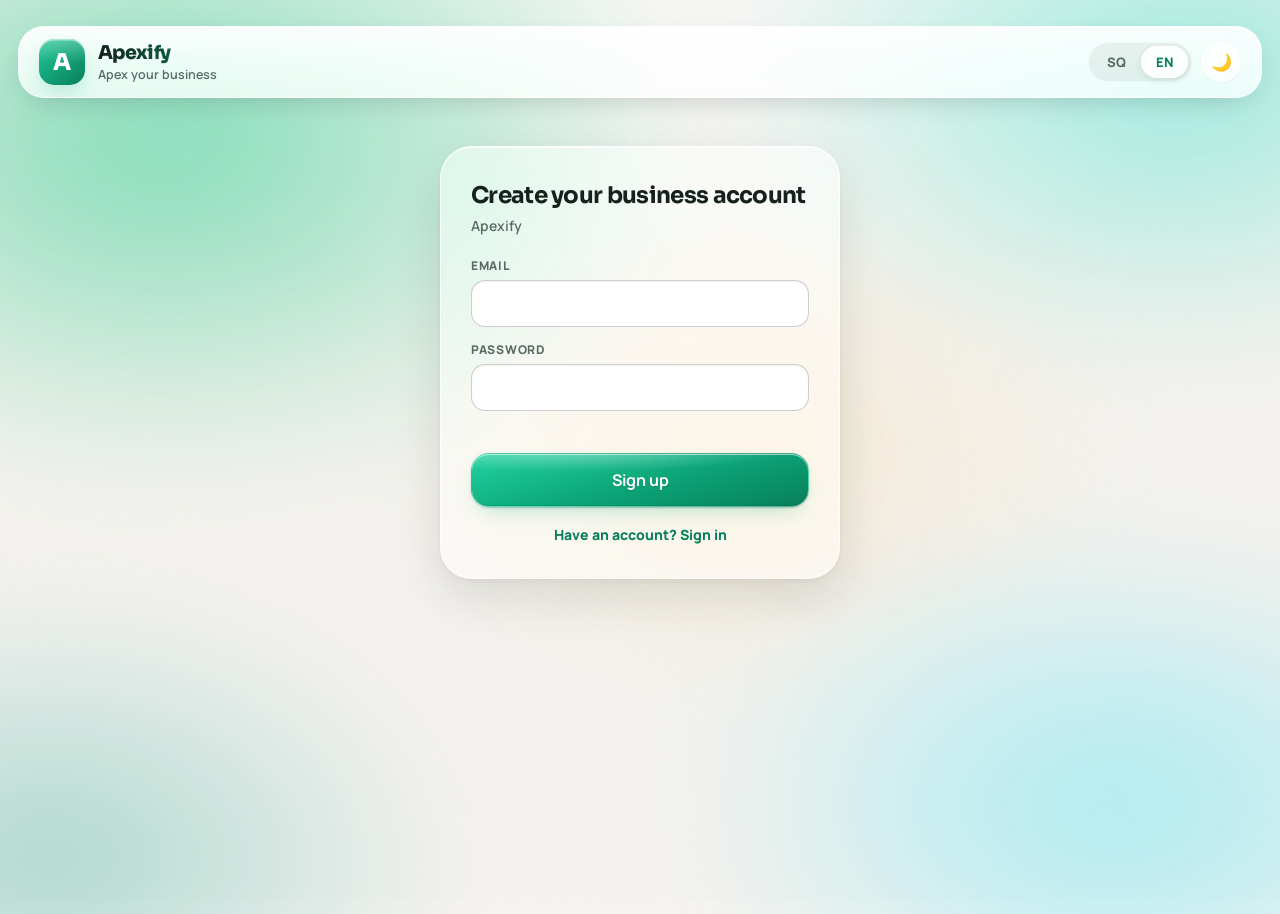
==== commit 1ae34409: "FAQJA BOSH E PANELIT — varesia nga esm.sh ishte pike e vetme deshtimi. Pronari (klienti i pare!) hap" ====
--- a/app.html
+++ b/app.html
@@ -17,13 +17,15 @@
 <link rel="manifest" href="manifest.json">
 <meta name="theme-color" content="#0ca678">
 <link rel="preconnect" href="https://mhbrhrsjlxluxvwjhcne.supabase.co" crossorigin>
-<link rel="preconnect" href="https://esm.sh" crossorigin>
-<link rel="modulepreload" href="https://esm.sh/@supabase/supabase-js@2" crossorigin>
+<!-- supabase-js mbahet BRENDA faqes (supabase-js.js) — jo nga esm.sh.
+     Arsyeja: importi nga CDN i huaj ishte pikë e vetme dështimi — bllokues
+     reklamash (Brave Shields), rrjet i dobët, ose rënie e CDN-së → moduli
+     vdiste para rreshtit të parë dhe paneli dilte FAQE BOSH. -->
 <link rel="preload" href="fonts/manrope-latin.woff2" as="font" type="font/woff2" crossorigin>
 <link rel="preload" href="fonts/sora-latin.woff2" as="font" type="font/woff2" crossorigin>
-<link rel="stylesheet" href="style.css?v=181">
-<link rel="modulepreload" href="config.js?v=181">
-<link rel="modulepreload" href="optima-app.js?v=181">
+<link rel="stylesheet" href="style.css?v=188">
+<link rel="modulepreload" href="config.js?v=188">
+<link rel="modulepreload" href="optima-app.js?v=188">
 <style>
   /* Pamje auth + onboarding (përdorin sistemin "Milk Glass") */
   .auth-wrap { max-width: 440px; margin: 60px auto; padding: 0 20px; }
@@ -377,24 +379,13 @@
           <p data-t="shareSub">Këto i jep klientëve. Punojnë që tani.</p>
         </div>
 
-        <div class="share-row">
-          <div class="share-i">🌐</div>
-          <div class="share-t">
-            <strong data-t="sharePubH">Faqja e rezervimeve / porosive</strong>
-            <span data-t="sharePubD">Vëre në bio të Instagram-it, në WhatsApp, kudo. Klienti rezervon vetë.</span>
-            <input type="text" id="sharePubLink" readonly>
-          </div>
-          <div class="share-b">
-            <button class="btn small primary" id="sharePubCopy" type="button" data-t="copyLink">Kopjo</button>
-            <a class="btn small" id="sharePubOpen" target="_blank" rel="noopener" data-t="openLink">Hap ↗</a>
-          </div>
-        </div>
-
-        <div class="share-row" id="shareTgRow" hidden>
+        <!-- NJË LINK, jo dy. Ky është i vetmi që i duhet biznesit: klientët
+             pyesin këtu, ti përgjigjesh këtu, dhe je ti vetë me pushtete shtesë. -->
+        <div class="share-row main" id="shareTgRow" hidden>
           <div class="share-i">💬</div>
           <div class="share-t">
-            <strong data-t="shareTgH">Biseda me AI-në në Telegram</strong>
-            <span data-t="shareTgD">Klienti hap linkun, shkruan ose dërgon foto, dhe AI-ja i përgjigjet 24/7.</span>
+            <strong><span data-t="shareTgH">Linku yt</span> <em class="share-tag" data-t="shareMain">KY U JEP KLIENTËVE</em></strong>
+            <span data-t="shareTgD">Klienti hap linkun dhe pyet — me tekst, me zë, ose me foto. AI-ja përgjigjet 24/7 dhe merr rezervimet.</span>
             <input type="text" id="shareTgLink" readonly>
           </div>
           <div class="share-b">
@@ -403,7 +394,22 @@
           </div>
         </div>
 
-        <p class="share-foot" data-t="shareFoot">💡 Provoji vetë te <b>🧪 Provo AI-në</b> para se t'ua japësh klientëve.</p>
+        <details class="share-more">
+          <summary data-t="shareAlsoH">Ke edhe një faqe rezervimesh (opsionale)</summary>
+          <div class="share-row">
+            <div class="share-i">🌐</div>
+            <div class="share-t">
+              <span data-t="sharePubD">Për ata që s'kanë Telegram — rezervojnë vetë, pa bisedë. Vëre në bio të Instagram-it.</span>
+              <input type="text" id="sharePubLink" readonly>
+            </div>
+            <div class="share-b">
+              <button class="btn small" id="sharePubCopy" type="button" data-t="copyLink">Kopjo</button>
+              <a class="btn small" id="sharePubOpen" target="_blank" rel="noopener" data-t="openLink">Hap ↗</a>
+            </div>
+          </div>
+        </details>
+
+        <p class="share-foot" data-t="shareFoot">💡 Ti vetë shkruan te i njëjti link — të njeh si pronar. Shkruaj <b>/admin</b> për komandat.</p>
       </div>
 
       <div id="todayBox"></div>
@@ -443,6 +449,9 @@
 
     <div class="tab-pane" id="pane-inbox">
       <p class="pane-desc" data-t="inboxDesc">Çdo bisedë e AI-së me klientët — lexo fijet e plota, kërko, filtro sipas kanalit.</p>
+
+      <!-- SI PO PUNON PUNONJËSI YT AI — të dhënat mblidheshin prej muajsh dhe s'i shihte askush -->
+      <div id="aiPerfBox"></div>
 
       <!-- RRETHI I MËSIMIT: pyetjet që AI s'i përgjigji dot → përgjigju një herë → i di përgjithmonë -->
       <div class="aiq-block" id="aiqBlock" hidden>
@@ -1062,7 +1071,8 @@
   window.addEventListener("load", function () { navigator.serviceWorker.register("sw.js").catch(function () {}); });
 }
 </script>
-<script src="core.js?v=181"></script>
-<script type="module" src="optima-app.js?v=181"></script>
+<script src="supabase-js.js?v=188"></script>
+<script src="core.js?v=188"></script>
+<script type="module" src="optima-app.js?v=188"></script>
 </body>
 </html>
--- a/style.css
+++ b/style.css
@@ -2762,3 +2762,67 @@
   .share-b { grid-area: btn; flex-direction: row; }
   .share-b .btn { flex: 1; }
 }
+
+/* Një link kryesor, faqja si opsion i palosur */
+.share-row.main { border-top: none; }
+.share-tag { font-style: normal; font-size: 10px; font-weight: 900; letter-spacing: .06em;
+  background: var(--accent-soft); color: var(--accent-deep); padding: 3px 7px; border-radius: 999px; vertical-align: middle; margin-left: 6px; white-space: nowrap; }
+.share-more { margin-top: 4px; }
+.share-more > summary { cursor: pointer; font-size: 12.5px; font-weight: 700; color: var(--ink-soft);
+  padding: 8px 0; list-style: none; }
+.share-more > summary::-webkit-details-marker { display: none; }
+.share-more > summary::before { content: "▸ "; }
+.share-more[open] > summary::before { content: "▾ "; }
+/* KURTHI I NJOHUR: `display:grid` e mund fshehjen e një <details> të mbyllur —
+   rreshti mbetej i dukshëm dhe binte mbi tekstin poshtë. I njëjti mësim si
+   `[hidden]` që humbet ndaj `display:flex`. Fshehja shprehimisht. */
+.share-more:not([open]) .share-row { display: none; }
+
+/* ===== Si po punon punonjësi yt AI (Bisedat AI) =====
+   Të dhënat e `ai_events` mblidheshin prej muajsh pa asnjë ekran.
+   Numri i dështimeve është KLIKUESHËM: matja pa rrugë veprimi është dekor. */
+.ap-card {
+  background: linear-gradient(150deg, var(--accent-soft), var(--glass-strong) 55%);
+  border: 1px solid rgba(12,166,120,.22); border-radius: 18px;
+  padding: 16px 18px; margin-bottom: var(--sp-16);
+  box-shadow: 0 1px 2px rgba(22,32,28,.04), inset 0 1px 0 rgba(255,255,255,.7);
+}
+:root[data-theme="dark"] .ap-card {
+  background: linear-gradient(150deg, rgba(32,201,151,.10), rgba(24,33,29,.6) 55%);
+  border-color: rgba(32,201,151,.20); box-shadow: 0 1px 2px rgba(0,0,0,.25), inset 0 1px 0 rgba(255,255,255,.05);
+}
+.ap-h { font-family: var(--font-display); font-weight: 800; font-size: 15px; letter-spacing: -.02em;
+  margin-bottom: 12px; display: flex; align-items: baseline; gap: 8px; flex-wrap: wrap; }
+.ap-sub { font-family: var(--font-body); font-weight: 600; font-size: 12px; color: var(--ink-soft); letter-spacing: 0; }
+.ap-grid { display: grid; grid-template-columns: repeat(auto-fit, minmax(148px, 1fr)); gap: var(--sp-8); }
+.ap-chip { display: flex; align-items: center; gap: 10px; background: var(--glass-strong);
+  border: 1px solid var(--glass-edge); border-radius: 13px; padding: 10px 12px; }
+.ap-chip.ap-act { border-color: rgba(204,126,14,.28); background: var(--amber-soft); }
+.ap-ico { font-size: 18px; line-height: 1; flex: none; }
+.ap-n { font-family: var(--font-display); font-weight: 800; font-size: 18px; letter-spacing: -.02em;
+  font-variant-numeric: tabular-nums; }
+.ap-l { font-size: 11.5px; font-weight: 600; color: var(--ink-soft); line-height: 1.3; margin-top: 1px; }
+.ap-d { font-size: 11px; font-weight: 800; margin-left: 4px; }
+.ap-d.up { color: var(--accent-deep); }
+.ap-d.down { color: var(--red); }
+.ap-cta { display: block; width: 100%; margin-top: 11px; border: 1px solid rgba(204,126,14,.3);
+  background: var(--amber-soft); color: var(--amber); font-family: var(--font-body);
+  font-weight: 800; font-size: 12.5px; padding: 9px 12px; border-radius: 11px; cursor: pointer;
+  transition: filter .16s, transform .14s; }
+.ap-cta:hover { filter: brightness(1.03); }
+.ap-cta:active { transform: scale(.985); }
+
+/* ===== Kërkesat e ftohta (leads të paprekura mbi 2 ditë) =====
+   AI-ja e kap klientin me emër e numër — pastaj kërkesa rri dhe askush s'ia
+   kujton pronarit. Mosha nuk fshihet më te data e vogël gri: del si shenjë
+   që e tërheq syrin, sepse një lead 2-ditësh është praktikisht i humbur. */
+.lead-coldbar {
+  background: var(--amber-soft); border: 1px solid rgba(204,126,14,.28); color: var(--amber);
+  border-radius: var(--r-sm); padding: 10px 13px; margin-bottom: var(--sp-12);
+  font-size: 13px; font-weight: 700; line-height: 1.4;
+}
+.block-item.lead-cold { border-color: rgba(204,126,14,.30); background: var(--amber-soft); }
+:root[data-theme="dark"] .block-item.lead-cold { background: rgba(245,159,26,.09); }
+.lead-age { display: inline-block; margin-left: 6px; padding: 2px 8px; border-radius: 999px;
+  background: rgba(204,126,14,.16); color: var(--amber); font-size: 11.5px; font-weight: 800;
+  white-space: nowrap; }
